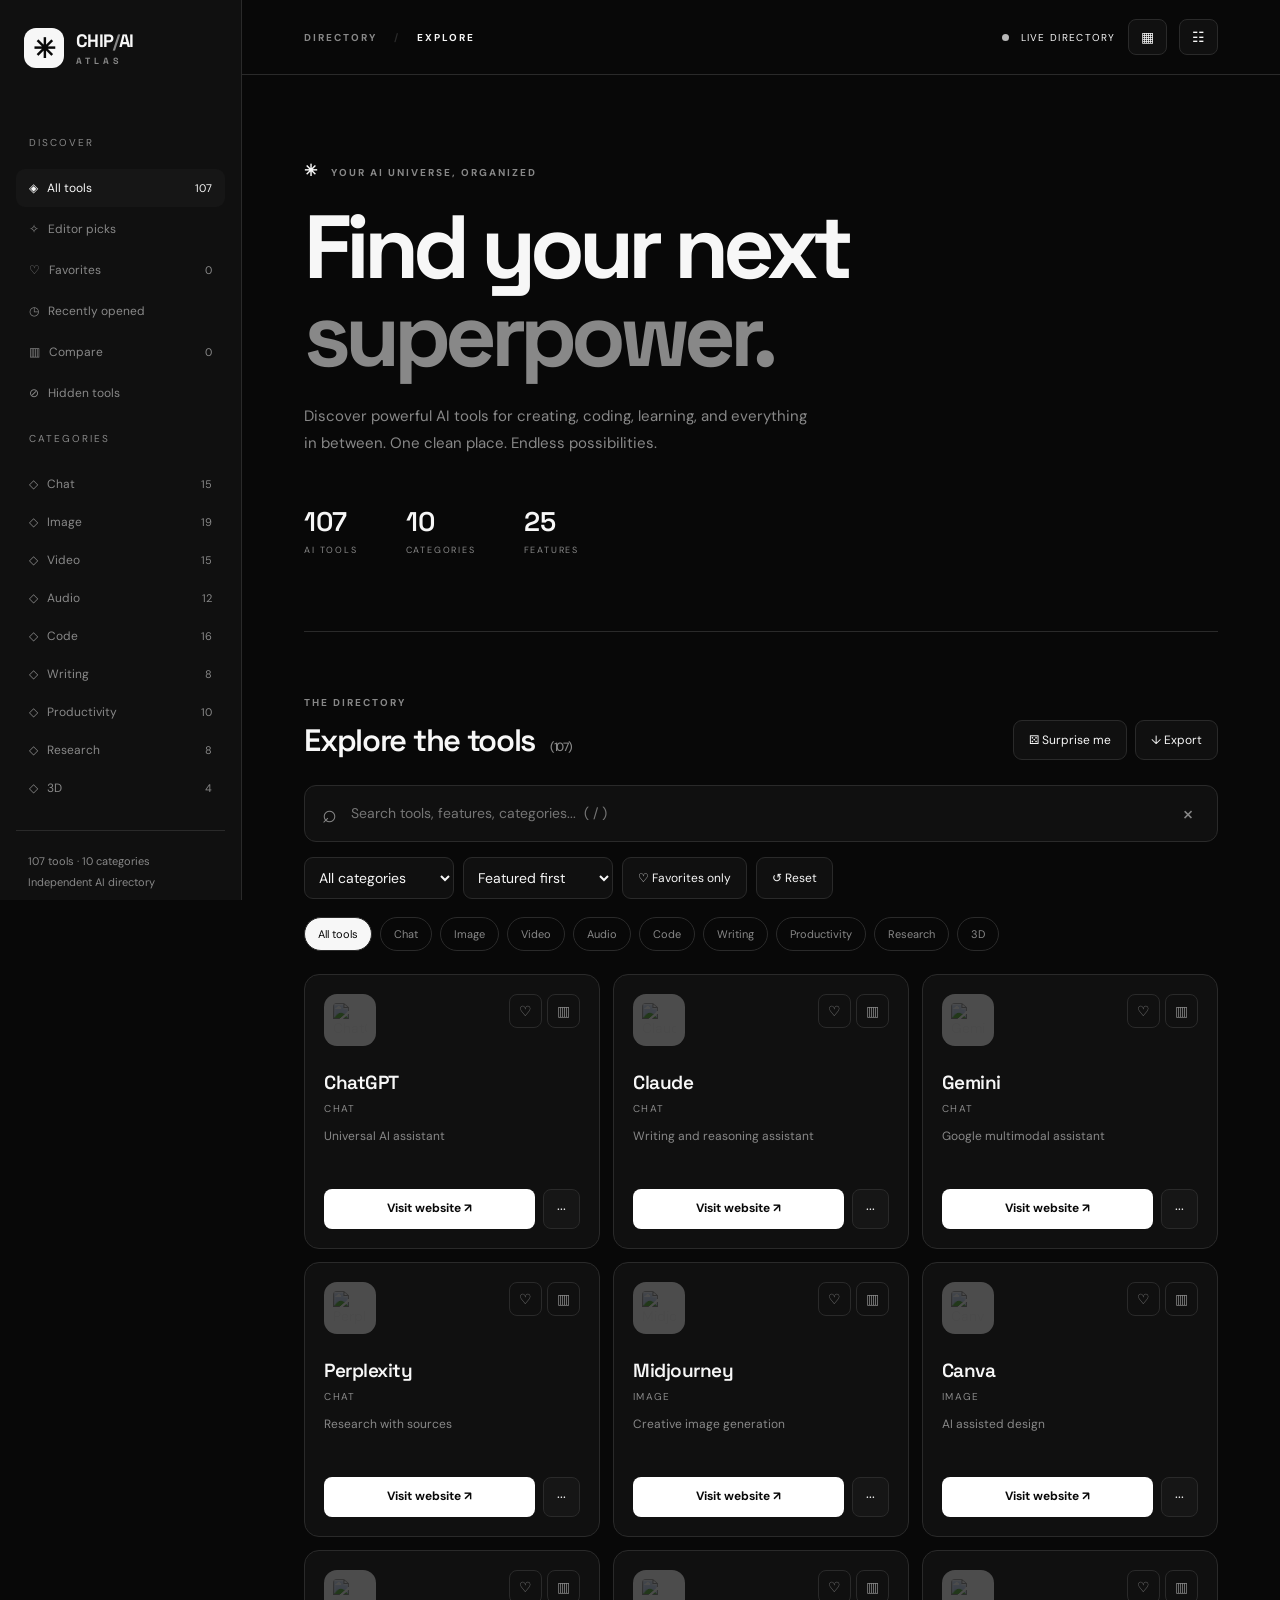
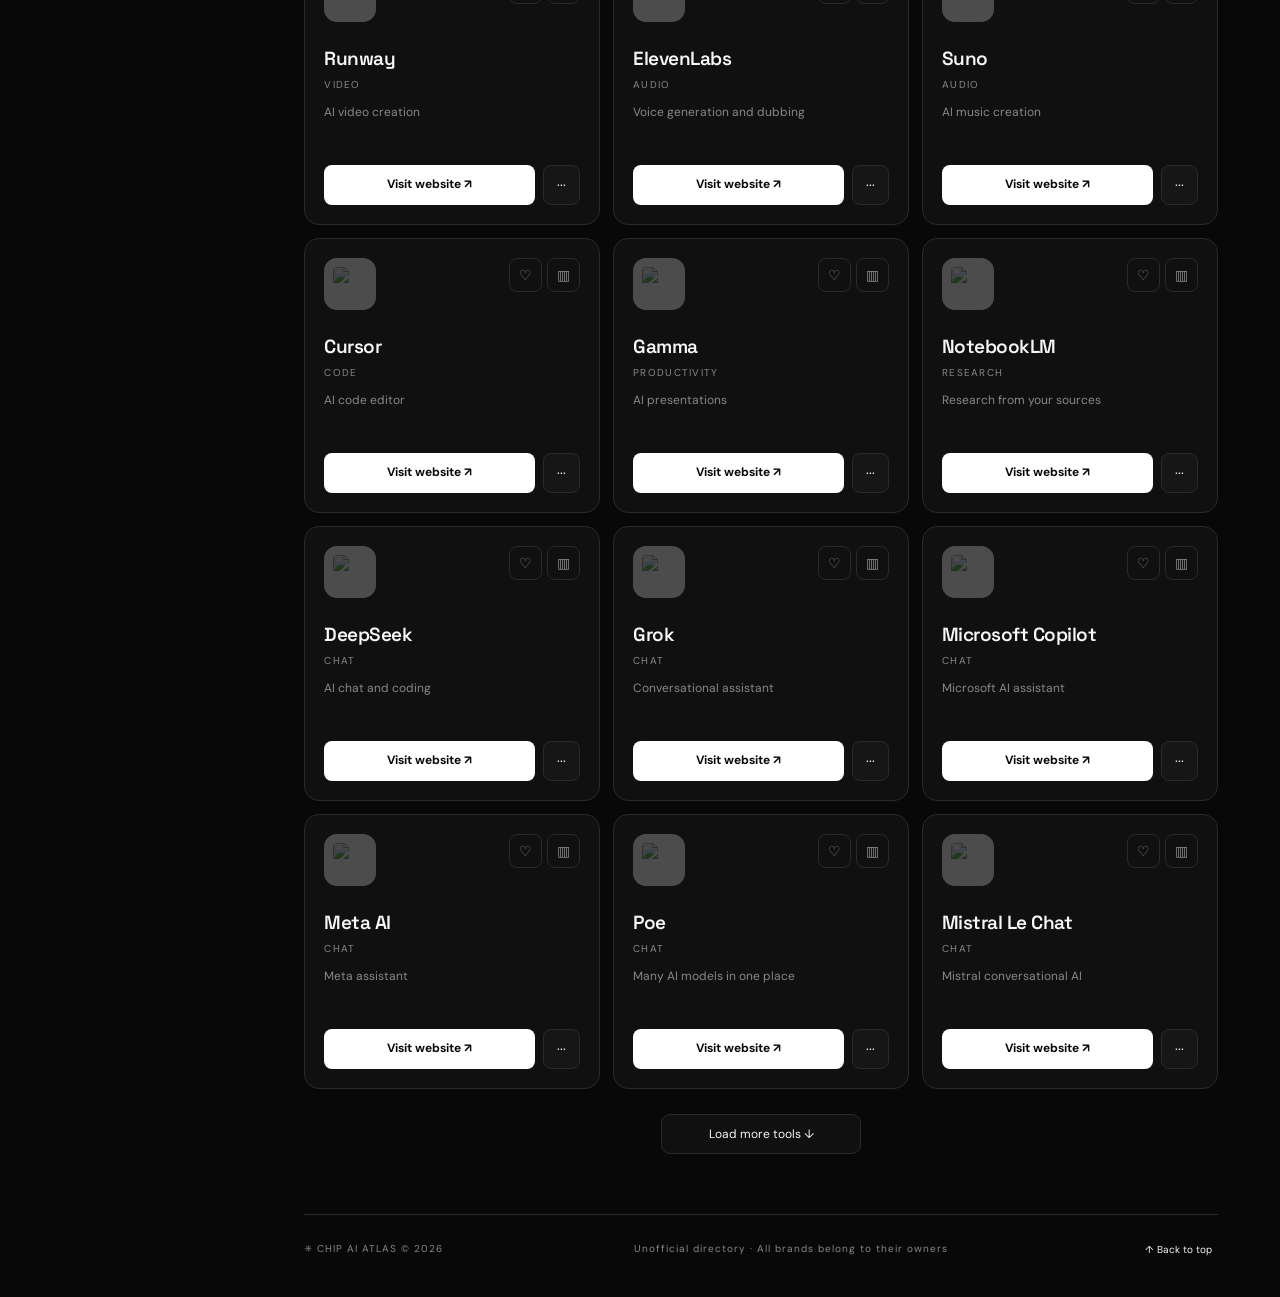
==== index.html @ 4ce4560a "Add canonical link to index.html Added canonical link for SEO optimization." ====
<!doctype html><html lang="uz"><head><link rel="canonical" href="https://chip-jet.vercel.app/"><link rel="icon" type="image/png" href="/favicon.png"><meta name="keywords" content="Chip AI, Chip AI Atlas, sun'iy intellekt, bepul AI, eng yaxshi AI saytlar, AI tools, free AI tools, ChatGPT alternatives, AI video generator, AI image generator, AI tools Uzbekistan"><meta name="google-site-verification" content="1nu8zFfGNVBRertz_IDqaWY7ggUplsk5bLXLqjH9p_g" /><meta charset="utf-8"><meta name="viewport" content="width=device-width,initial-scale=1"><meta name="theme-color" content="#0a0a0a"><meta name="description" content="Chip AI Atlas — 100 dan ortiq AI vositalari katalogi. Qidirish, solishtirish va saqlash."><title>Chip AI Atlas — Discover AI Tools</title><link rel="stylesheet" href="style.css"></head><body><div class="app"><aside class="sidebar"><a class="brand" href="/" aria-label="Chip AI Atlas"><span class="mark">✳</span><span>CHIP<span class="muted">/</span>AI <small>ATLAS</small></span></a><div class="sidetitle">DISCOVER</div><button class="nav active" data-view="all">◈ &nbsp; All tools <span id="sidecount"></span></button><button class="nav" data-view="featured">✧ &nbsp; Editor picks</button><button class="nav" data-view="favorites">♡ &nbsp; Favorites <span id="favcount">0</span></button><button class="nav" data-view="recent">◷ &nbsp; Recently opened</button><button class="nav" data-view="compare">▥ &nbsp; Compare <span id="comparecount">0</span></button><button class="nav" data-view="hidden">⊘ &nbsp; Hidden tools</button><div class="sidetitle">CATEGORIES</div><div id="sidecats"></div><div class="sidebarbottom"><div class="sideinfo">107 tools · 10 categories<br>Independent AI directory</div><button id="theme" class="sidebtn">◐ &nbsp; Invert theme</button><button id="help" class="sidebtn">? &nbsp; Shortcuts & features</button></div></aside><main class="content"><header class="top"><button id="mobilemenu" class="mobilemenu">☰</button><div class="breadcrumb">DIRECTORY <span>/</span> <b id="viewtitle">EXPLORE</b></div><div class="topactions"><span class="statusdot"></span><span class="toplabel">LIVE DIRECTORY</span><button id="compact" class="tinybtn" title="Compact mode">▦</button><button id="layout" class="tinybtn" title="Grid/list">☷</button></div></header><div class="inner"><section class="hero"><div class="eyebrow"><span class="spark">✳</span> YOUR AI UNIVERSE, ORGANIZED</div><h1>Find your next<br><em>superpower.</em></h1><p>Discover powerful AI tools for creating, coding, learning, and everything in between. One clean place. Endless possibilities.</p><div class="herometrics"><span><strong id="totalcount">107</strong><small>AI TOOLS</small></span><span><strong>10</strong><small>CATEGORIES</small></span><span><strong>25</strong><small>FEATURES</small></span></div></section><section class="explore"><div class="sectionhead"><div><span class="eyebrow">THE DIRECTORY</span><h2>Explore the tools <span id="resultcount"></span></h2></div><div class="headerbuttons"><button id="random" class="outline">⚄ Surprise me</button><button id="export" class="outline">↓ Export</button></div></div><div class="searchbar"><span>⌕</span><input id="search" type="search" placeholder="Search tools, features, categories...  ( / )" autocomplete="off"><button id="clearsearch" title="Clear search">×</button></div><div class="filters"><select id="category" aria-label="Category"><option value="all">All categories</option></select><select id="sort" aria-label="Sort"><option value="default">Featured first</option><option value="az">Name A–Z</option><option value="za">Name Z–A</option><option value="category">By category</option></select><button id="onlyfav" class="filterbtn">♡ Favorites only</button><button id="reset" class="filterbtn">↺ Reset</button></div><div id="chips" class="chips"></div><div id="cards" class="cards"></div><div id="empty" class="empty" hidden><b>Nothing found.</b><p>Try another search or reset your filters.</p><button id="emptyreset" class="outline">Reset filters</button></div><div class="morewrap"><button id="more" class="outline more">Load more tools ↓</button></div></section><footer><span>✳ CHIP AI ATLAS © 2026</span><span>Unofficial directory · All brands belong to their owners</span><button id="topbtn">↑ Back to top</button></footer></div></main></div><dialog id="modal"><div class="modalhead"><h2 id="modaltitle">Tool details</h2><button id="closemodal" class="tinybtn">×</button></div><div id="modalbody"></div></dialog><dialog id="settingsmodal"><div class="modalhead"><h2>Workspace tools</h2><button id="closesettings" class="tinybtn">×</button></div><div class="settingsbody"><p>Shortcuts: <kbd>/</kbd> search · <kbd>Esc</kbd> close · <kbd>R</kbd> random tool.</p><div class="settinggrid"><button id="copycollection">Copy favorites links</button><button id="exportjson">Export saved data</button><button id="importbtn">Import saved data</button><button id="restorehidden">Restore hidden tools</button><button id="clearrecent">Clear recent history</button><button id="clearcompare">Clear comparison</button><button id="sharepage">Share directory</button><button id="submittool">Suggest a tool</button></div><input id="importfile" type="file" accept="application/json" hidden><p class="hint">Favorites, notes and preferences are saved only in this browser. Logos load from external favicon services.</p></div></dialog><div id="toast" role="status" aria-live="polite"></div><script src="app.js"></script></body></html>
---- style.css ----
@import url('https://fonts.googleapis.com/css2?family=DM+Sans:wght@400;500;600;700&family=Space+Grotesk:wght@400;500;600;700&display=swap');:root{--bg:#080808;--panel:#101010;--panel2:#161616;--text:#f7f7f7;--sub:#888;--line:#2a2a2a;--accent:#fff;--accenttext:#090909}body.light{--bg:#f7f7f7;--panel:#fff;--panel2:#eee;--text:#101010;--sub:#777;--line:#ddd;--accent:#111;--accenttext:#fff}*{box-sizing:border-box}body{margin:0;background:var(--bg);color:var(--text);font:14px 'DM Sans',sans-serif}button,input,select,textarea{font:inherit}button{cursor:pointer}a{color:inherit;text-decoration:none}button:focus-visible,a:focus-visible,input:focus-visible{outline:2px solid var(--text);outline-offset:3px}.app{display:grid;grid-template-columns:242px minmax(0,1fr);min-height:100vh}.sidebar{background:var(--panel);border-right:1px solid var(--line);padding:26px 16px;display:flex;flex-direction:column;gap:3px;position:sticky;top:0;height:100vh;overflow:auto}.brand{display:flex;align-items:center;gap:12px;font:700 18px 'Space Grotesk';letter-spacing:-.6px;margin:2px 8px 48px}.brand small{display:block;font-size:9px;letter-spacing:4px;margin-top:3px;color:var(--sub)}.mark{display:grid;place-items:center;width:40px;height:40px;background:var(--text);color:var(--bg);border-radius:12px;font-size:27px}.muted{color:var(--sub)}.sidetitle{font-size:10px;letter-spacing:2px;color:var(--sub);padding:10px 13px;margin:7px 0}.nav{width:100%;display:flex;align-items:center;text-align:left;gap:6px;background:transparent;border:0;color:var(--sub);padding:11px 13px;border-radius:9px;font-size:12px}.nav:hover,.nav.active{color:var(--text);background:var(--panel2)}.nav span{margin-left:auto;font-size:11px}.sidebarbottom{margin-top:auto;padding-top:20px}.sideinfo{border-top:1px solid var(--line);padding:20px 12px;color:var(--sub);font-size:11px;line-height:1.9}.sidebtn{display:block;width:100%;border:0;text-align:left;background:none;color:var(--sub);padding:11px 12px}.content{min-width:0}.top{height:75px;display:flex;align-items:center;justify-content:space-between;border-bottom:1px solid var(--line);padding:0 6%;gap:15px}.breadcrumb,.eyebrow{font-size:10px;letter-spacing:2px;font-weight:700}.breadcrumb{color:var(--sub)}.breadcrumb span{margin:0 13px;color:var(--line)}.breadcrumb b{color:var(--text)}.topactions{display:flex;align-items:center;gap:12px}.statusdot{height:7px;width:7px;background:#b8b8b8;border-radius:50%}.toplabel{font-size:10px;letter-spacing:1.3px}.tinybtn,.mobilemenu{background:var(--panel);border:1px solid var(--line);color:var(--text);border-radius:8px;padding:8px 12px}.mobilemenu{display:none}.inner{max-width:1440px;margin:auto;padding:0 6%}.hero{padding:85px 0 75px;border-bottom:1px solid var(--line);position:relative}.eyebrow{color:var(--sub)}.spark{color:var(--text);font-size:16px;margin-right:8px}.hero h1{font:700 clamp(56px,7vw,104px)/.98 'Space Grotesk';letter-spacing:-6px;margin:23px 0}.hero h1 em{font-style:normal;color:var(--sub)}.hero p{max-width:510px;color:var(--sub);line-height:1.8;font-size:15px}.herometrics{display:flex;gap:48px;margin-top:47px}.herometrics span{display:flex;flex-direction:column;gap:5px}.herometrics strong{font:600 27px 'Space Grotesk'}.herometrics small{font-size:9px;letter-spacing:1.8px;color:var(--sub)}.explore{padding:60px 0}.sectionhead{display:flex;justify-content:space-between;align-items:end;gap:20px;margin-bottom:25px}.sectionhead h2{font:600 31px 'Space Grotesk';letter-spacing:-1.3px;margin:10px 0 0}.sectionhead h2 span{font:500 12px 'DM Sans';color:var(--sub);margin-left:8px}.headerbuttons{display:flex;gap:8px}.outline,.filterbtn{border:1px solid var(--line);background:var(--panel);color:var(--text);padding:11px 15px;border-radius:9px;font-size:12px}.outline:hover,.filterbtn:hover,.filterbtn.active{background:var(--text);color:var(--bg)}.searchbar{display:flex;align-items:center;gap:12px;border:1px solid var(--line);background:var(--panel);border-radius:12px;padding:0 17px;height:57px}.searchbar span{font-size:25px;color:var(--sub)}.searchbar input{border:0;background:none;outline:0;color:var(--text);flex:1;min-width:0}.searchbar button{background:none;border:0;color:var(--sub);font-size:22px}.filters{display:flex;flex-wrap:wrap;gap:9px;margin:15px 0 18px}.filters select{background:var(--panel);color:var(--text);border:1px solid var(--line);border-radius:9px;padding:10px;min-width:150px}.chips{display:flex;gap:8px;overflow:auto;padding-bottom:23px}.chip{white-space:nowrap;background:none;border:1px solid var(--line);color:var(--sub);padding:9px 13px;border-radius:30px;font-size:11px}.chip.active,.chip:hover{background:var(--text);color:var(--bg)}.cards{display:grid;grid-template-columns:repeat(3,minmax(0,1fr));gap:13px}.card{min-width:0;border:1px solid var(--line);background:var(--panel);border-radius:15px;padding:19px;transition:transform .2s,border-color .2s}.card:hover{transform:translateY(-3px);border-color:var(--sub)}.cardtop{display:flex;align-items:start;justify-content:space-between}.logo{width:52px;height:52px;border-radius:13px;background:#fff;object-fit:contain;padding:9px}.cardbuttons{display:flex;gap:5px}.cardbuttons button{background:none;color:var(--sub);border:1px solid var(--line);border-radius:8px;padding:7px 9px}.cardbuttons button.selected{color:var(--text);border-color:var(--text)}.card h3{font:600 19px 'Space Grotesk';letter-spacing:-.5px;margin:24px 0 7px}.categorylabel{color:var(--sub);font-size:10px;letter-spacing:1.3px;text-transform:uppercase}.card p{color:var(--sub);font-size:12px;line-height:1.6;min-height:40px}.cardfoot{display:flex;gap:8px;margin-top:22px}.visit{flex:1;text-align:center;background:var(--accent);color:var(--accenttext);padding:11px;border-radius:8px;font-weight:700;font-size:12px}.details{background:var(--panel2);border:1px solid var(--line);border-radius:8px;padding:10px 13px;color:var(--text)}.morewrap{text-align:center;margin-top:25px}.more{min-width:200px}.empty{text-align:center;padding:65px 15px;color:var(--sub)}.empty b{color:var(--text);font-size:23px}footer{display:flex;justify-content:space-between;gap:20px;flex-wrap:wrap;border-top:1px solid var(--line);padding:27px 0 40px;font-size:10px;color:var(--sub);letter-spacing:1px}footer button{border:0;background:none;color:var(--text)}dialog{background:var(--panel);color:var(--text);border:1px solid var(--line);border-radius:18px;width:min(540px,calc(100% - 30px));padding:25px;box-shadow:0 30px 100px #0009}dialog::backdrop{background:#000b}.modalhead{display:flex;justify-content:space-between;align-items:center}.modalhead h2{font:600 23px 'Space Grotesk'}.modaltool{display:flex;align-items:center;gap:15px;margin:20px 0}.modaltool img{width:65px;height:65px;background:white;border-radius:14px;padding:10px}.modalactions{display:flex;gap:9px;flex-wrap:wrap;margin:20px 0}.modalactions button,.settinggrid button{background:var(--panel2);border:1px solid var(--line);color:var(--text);border-radius:8px;padding:12px}.notebox{width:100%;min-height:90px;background:var(--panel2);color:var(--text);border:1px solid var(--line);border-radius:10px;padding:12px;resize:vertical}.hint{color:var(--sub);font-size:12px;line-height:1.7}.settinggrid{display:grid;grid-template-columns:1fr 1fr;gap:10px;margin:22px 0}.settingsbody kbd{border:1px solid var(--line);padding:3px 7px;border-radius:5px}.settingsbody p{color:var(--sub);line-height:1.7}#toast{position:fixed;bottom:25px;right:25px;background:var(--text);color:var(--bg);padding:13px 19px;border-radius:10px;display:none;z-index:100}body.listmode .cards{grid-template-columns:1fr}body.listmode .card{display:grid;grid-template-columns:1fr auto;gap:0 15px}body.listmode .cardtop{grid-column:1/-1}body.listmode .cardfoot{grid-column:2;grid-row:2/5;align-self:center}body.compactmode .card{padding:12px}body.compactmode .card h3{margin-top:12px}body.compactmode .card p{min-height:0}@media(max-width:1100px){.cards{grid-template-columns:repeat(2,minmax(0,1fr))}}@media(max-width:760px){.app{display:block}.sidebar{position:fixed;z-index:30;left:-270px;width:250px;transition:left .2s}.sidebar.open{left:0;box-shadow:0 0 0 100vw #0009}.mobilemenu{display:block}.top{padding:0 20px}.inner{padding:0 20px}.hero{padding:60px 0}.hero h1{letter-spacing:-3px;font-size:56px}.herometrics{gap:23px}.cards{grid-template-columns:1fr}.sectionhead{align-items:start;flex-direction:column}.toplabel{display:none}.filters select{flex:1}.settinggrid{grid-template-columns:1fr}}@media(prefers-reduced-motion:reduce){*{transition:none!important}}
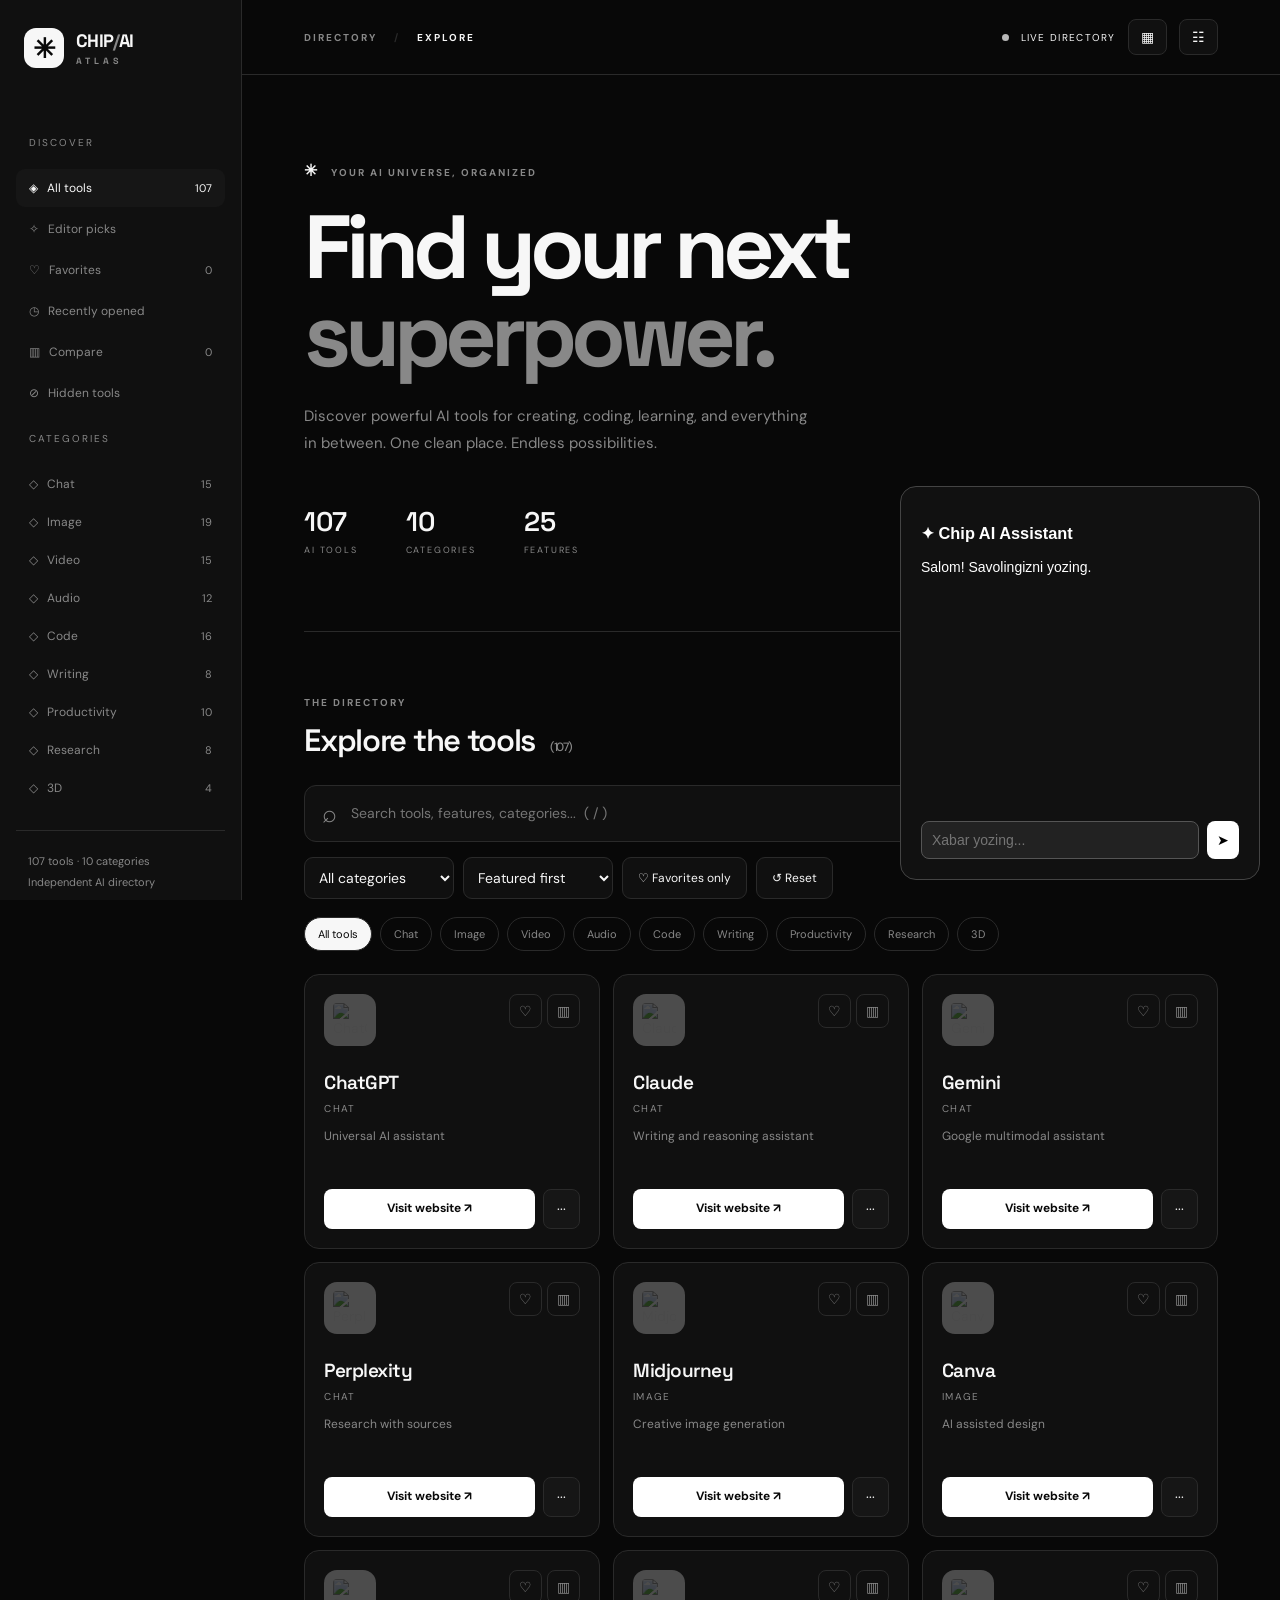
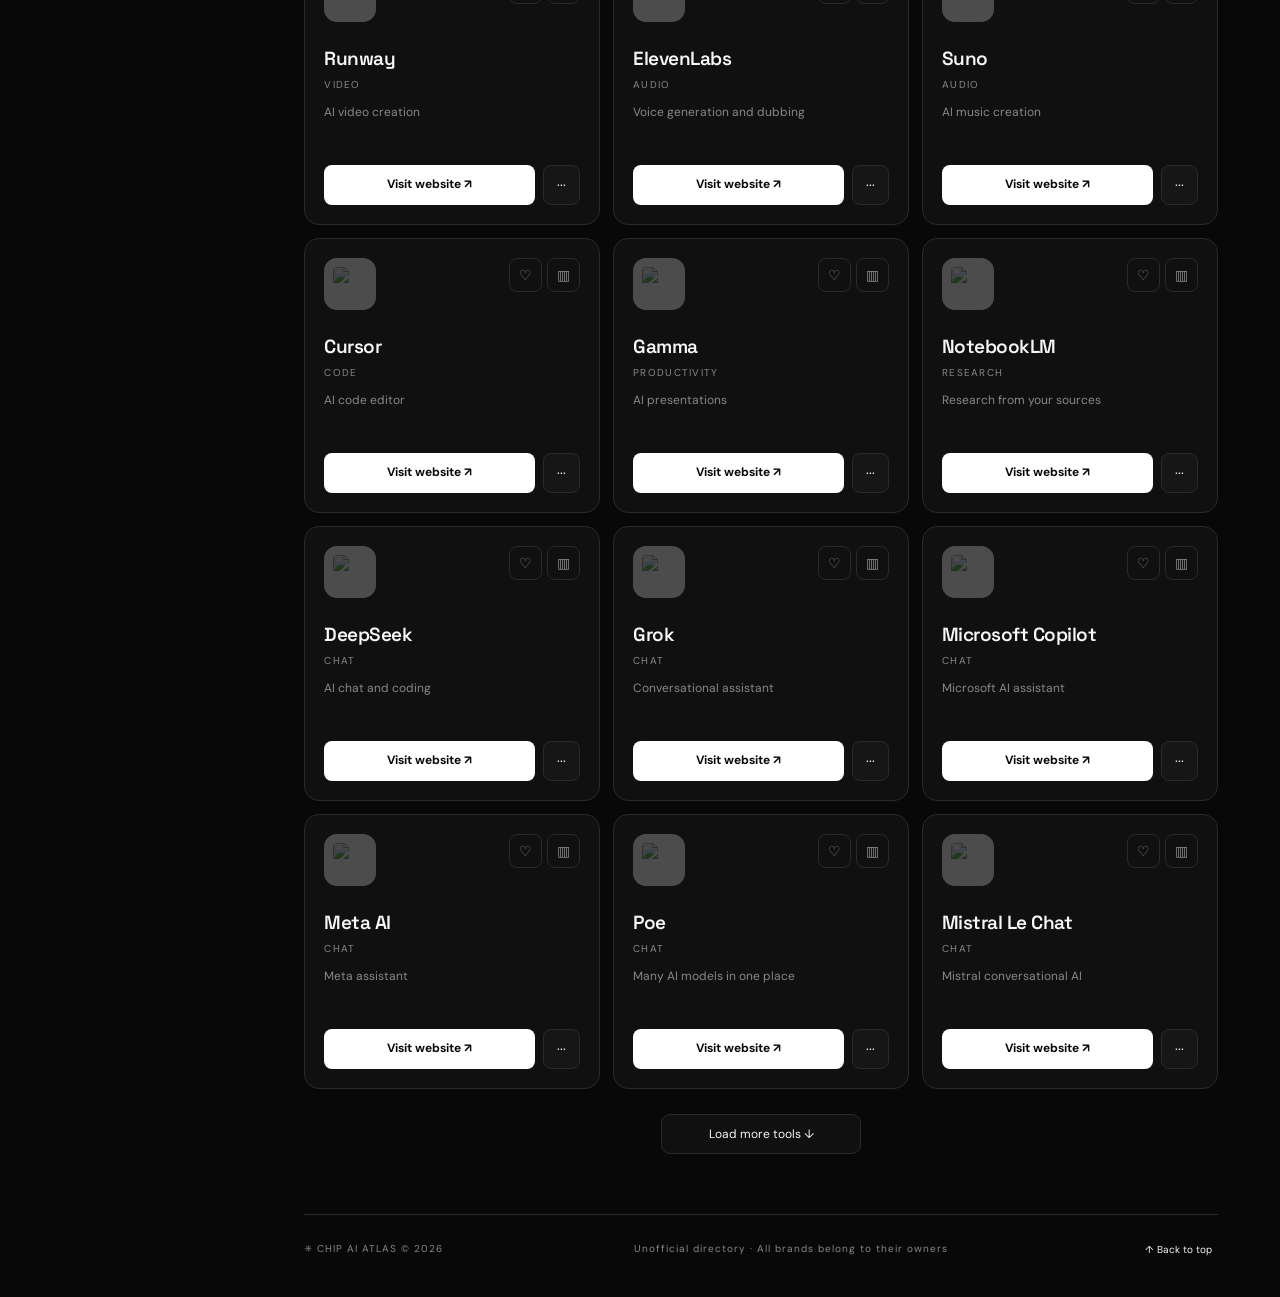
==== commit 05f2a6dd: "Fix HTML encoding issues in index.html" ====
--- a/index.html
+++ b/index.html
@@ -1 +1 @@
-<!doctype html><html lang="uz"><head><link rel="canonical" href="https://chip-jet.vercel.app/"><link rel="icon" type="image/png" href="/favicon.png"><meta name="keywords" content="Chip AI, Chip AI Atlas, sun'iy intellekt, bepul AI, eng yaxshi AI saytlar, AI tools, free AI tools, ChatGPT alternatives, AI video generator, AI image generator, AI tools Uzbekistan"><meta name="google-site-verification" content="1nu8zFfGNVBRertz_IDqaWY7ggUplsk5bLXLqjH9p_g" /><meta charset="utf-8"><meta name="viewport" content="width=device-width,initial-scale=1"><meta name="theme-color" content="#0a0a0a"><meta name="description" content="Chip AI Atlas — 100 dan ortiq AI vositalari katalogi. Qidirish, solishtirish va saqlash."><title>Chip AI Atlas — Discover AI Tools</title><link rel="stylesheet" href="style.css"></head><body><div class="app"><aside class="sidebar"><a class="brand" href="/" aria-label="Chip AI Atlas"><span class="mark">✳</span><span>CHIP<span class="muted">/</span>AI <small>ATLAS</small></span></a><div class="sidetitle">DISCOVER</div><button class="nav active" data-view="all">◈ &nbsp; All tools <span id="sidecount"></span></button><button class="nav" data-view="featured">✧ &nbsp; Editor picks</button><button class="nav" data-view="favorites">♡ &nbsp; Favorites <span id="favcount">0</span></button><button class="nav" data-view="recent">◷ &nbsp; Recently opened</button><button class="nav" data-view="compare">▥ &nbsp; Compare <span id="comparecount">0</span></button><button class="nav" data-view="hidden">⊘ &nbsp; Hidden tools</button><div class="sidetitle">CATEGORIES</div><div id="sidecats"></div><div class="sidebarbottom"><div class="sideinfo">107 tools · 10 categories<br>Independent AI directory</div><button id="theme" class="sidebtn">◐ &nbsp; Invert theme</button><button id="help" class="sidebtn">? &nbsp; Shortcuts & features</button></div></aside><main class="content"><header class="top"><button id="mobilemenu" class="mobilemenu">☰</button><div class="breadcrumb">DIRECTORY <span>/</span> <b id="viewtitle">EXPLORE</b></div><div class="topactions"><span class="statusdot"></span><span class="toplabel">LIVE DIRECTORY</span><button id="compact" class="tinybtn" title="Compact mode">▦</button><button id="layout" class="tinybtn" title="Grid/list">☷</button></div></header><div class="inner"><section class="hero"><div class="eyebrow"><span class="spark">✳</span> YOUR AI UNIVERSE, ORGANIZED</div><h1>Find your next<br><em>superpower.</em></h1><p>Discover powerful AI tools for creating, coding, learning, and everything in between. One clean place. Endless possibilities.</p><div class="herometrics"><span><strong id="totalcount">107</strong><small>AI TOOLS</small></span><span><strong>10</strong><small>CATEGORIES</small></span><span><strong>25</strong><small>FEATURES</small></span></div></section><section class="explore"><div class="sectionhead"><div><span class="eyebrow">THE DIRECTORY</span><h2>Explore the tools <span id="resultcount"></span></h2></div><div class="headerbuttons"><button id="random" class="outline">⚄ Surprise me</button><button id="export" class="outline">↓ Export</button></div></div><div class="searchbar"><span>⌕</span><input id="search" type="search" placeholder="Search tools, features, categories...  ( / )" autocomplete="off"><button id="clearsearch" title="Clear search">×</button></div><div class="filters"><select id="category" aria-label="Category"><option value="all">All categories</option></select><select id="sort" aria-label="Sort"><option value="default">Featured first</option><option value="az">Name A–Z</option><option value="za">Name Z–A</option><option value="category">By category</option></select><button id="onlyfav" class="filterbtn">♡ Favorites only</button><button id="reset" class="filterbtn">↺ Reset</button></div><div id="chips" class="chips"></div><div id="cards" class="cards"></div><div id="empty" class="empty" hidden><b>Nothing found.</b><p>Try another search or reset your filters.</p><button id="emptyreset" class="outline">Reset filters</button></div><div class="morewrap"><button id="more" class="outline more">Load more tools ↓</button></div></section><footer><span>✳ CHIP AI ATLAS © 2026</span><span>Unofficial directory · All brands belong to their owners</span><button id="topbtn">↑ Back to top</button></footer></div></main></div><dialog id="modal"><div class="modalhead"><h2 id="modaltitle">Tool details</h2><button id="closemodal" class="tinybtn">×</button></div><div id="modalbody"></div></dialog><dialog id="settingsmodal"><div class="modalhead"><h2>Workspace tools</h2><button id="closesettings" class="tinybtn">×</button></div><div class="settingsbody"><p>Shortcuts: <kbd>/</kbd> search · <kbd>Esc</kbd> close · <kbd>R</kbd> random tool.</p><div class="settinggrid"><button id="copycollection">Copy favorites links</button><button id="exportjson">Export saved data</button><button id="importbtn">Import saved data</button><button id="restorehidden">Restore hidden tools</button><button id="clearrecent">Clear recent history</button><button id="clearcompare">Clear comparison</button><button id="sharepage">Share directory</button><button id="submittool">Suggest a tool</button></div><input id="importfile" type="file" accept="application/json" hidden><p class="hint">Favorites, notes and preferences are saved only in this browser. Logos load from external favicon services.</p></div></dialog><div id="toast" role="status" aria-live="polite"></div><script src="app.js"></script></body></html>
+<!doctype html><html lang="uz"><head><link rel="canonical" href="https://chip-jet.vercel.app/"><link rel="icon" type="image/png" href="/favicon.png"><meta name="keywords" content="Chip AI, Chip AI Atlas, sun'iy intellekt, bepul AI, eng yaxshi AI saytlar, AI tools, free AI tools, ChatGPT alternatives, AI video generator, AI image generator, AI tools Uzbekistan"><meta name="google-site-verification" content="1nu8zFfGNVBRertz_IDqaWY7ggUplsk5bLXLqjH9p_g" /><meta charset="utf-8"><meta name="viewport" content="width=device-width,initial-scale=1"><meta name="theme-color" content="#0a0a0a"><meta name="description" content="Chip AI Atlas — 100 dan ortiq AI vositalari katalogi. Qidirish, solishtirish va saqlash."><title>Chip AI Atlas — Discover AI Tools</title><link rel="stylesheet" href="style.css"></head><body><div class="app"><aside class="sidebar"><a class="brand" href="/" aria-label="Chip AI Atlas"><span class="mark">✳</span><span>CHIP<span class="muted">/</span>AI <small>ATLAS</small></span></a><div class="sidetitle">DISCOVER</div><button class="nav active" data-view="all">◈ &nbsp; All tools <span id="sidecount"></span></button><button class="nav" data-view="featured">✧ &nbsp; Editor picks</button><button class="nav" data-view="favorites">♡ &nbsp; Favorites <span id="favcount">0</span></button><button class="nav" data-view="recent">◷ &nbsp; Recently opened</button><button class="nav" data-view="compare">▥ &nbsp; Compare <span id="comparecount">0</span></button><button class="nav" data-view="hidden">⊘ &nbsp; Hidden tools</button><div class="sidetitle">CATEGORIES</div><div id="sidecats"></div><div class="sidebarbottom"><div class="sideinfo">107 tools · 10 categories<br>Independent AI directory</div><button id="theme" class="sidebtn">◐ &nbsp; Invert theme</button><button id="help" class="sidebtn">? &nbsp; Shortcuts & features</button></div></aside><main class="content"><header class="top"><button id="mobilemenu" class="mobilemenu">☰</button><div class="breadcrumb">DIRECTORY <span>/</span> <b id="viewtitle">EXPLORE</b></div><div class="topactions"><span class="statusdot"></span><span class="toplabel">LIVE DIRECTORY</span><button id="compact" class="tinybtn" title="Compact mode">▦</button><button id="layout" class="tinybtn" title="Grid/list">☷</button></div></header><div class="inner"><section class="hero"><div class="eyebrow"><span class="spark">✳</span> YOUR AI UNIVERSE, ORGANIZED</div><h1>Find your next<br><em>superpower.</em></h1><p>Discover powerful AI tools for creating, coding, learning, and everything in between. One clean place. Endless possibilities.</p><div class="herometrics"><span><strong id="totalcount">107</strong><small>AI TOOLS</small></span><span><strong>10</strong><small>CATEGORIES</small></span><span><strong>25</strong><small>FEATURES</small></span></div></section><section class="explore"><div class="sectionhead"><div><span class="eyebrow">THE DIRECTORY</span><h2>Explore the tools <span id="resultcount"></span></h2></div><div class="headerbuttons"><button id="random" class="outline">⚄ Surprise me</button><button id="export" class="outline">↓ Export</button></div></div><div class="searchbar"><span>⌕</span><input id="search" type="search" placeholder="Search tools, features, categories...  ( / )" autocomplete="off"><button id="clearsearch" title="Clear search">×</button></div><div class="filters"><select id="category" aria-label="Category"><option value="all">All categories</option></select><select id="sort" aria-label="Sort"><option value="default">Featured first</option><option value="az">Name A–Z</option><option value="za">Name Z–A</option><option value="category">By category</option></select><button id="onlyfav" class="filterbtn">♡ Favorites only</button><button id="reset" class="filterbtn">↺ Reset</button></div><div id="chips" class="chips"></div><div id="cards" class="cards"></div><div id="empty" class="empty" hidden><b>Nothing found.</b><p>Try another search or reset your filters.</p><button id="emptyreset" class="outline">Reset filters</button></div><div class="morewrap"><button id="more" class="outline more">Load more tools ↓</button></div></section><footer><span>✳ CHIP AI ATLAS © 2026</span><span>Unofficial directory · All brands belong to their owners</span><button id="topbtn">↑ Back to top</button></footer></div></main></div><dialog id="modal"><div class="modalhead"><h2 id="modaltitle">Tool details</h2><button id="closemodal" class="tinybtn">×</button></div><div id="modalbody"></div></dialog><dialog id="settingsmodal"><div class="modalhead"><h2>Workspace tools</h2><button id="closesettings" class="tinybtn">×</button></div><div class="settingsbody"><p>Shortcuts: <kbd>/</kbd> search · <kbd>Esc</kbd> close · <kbd>R</kbd> random tool.</p><div class="settinggrid"><button id="copycollection">Copy favorites links</button><button id="exportjson">Export saved data</button><button id="importbtn">Import saved data</button><button id="restorehidden">Restore hidden tools</button><button id="clearrecent">Clear recent history</button><button id="clearcompare">Clear comparison</button><button id="sharepage">Share directory</button><button id="submittool">Suggest a tool</button></div><input id="importfile" type="file" accept="application/json" hidden><p class="hint">Favorites, notes and preferences are saved only in this browser. Logos load from external favicon services.</p></div></dialog><div id="toast" role="status" aria-live="polite"></div><script src="app.js"></script><div id="chip-ai-chat" style="position:fixed;bottom:20px;right:20px;width:min(360px,calc(100vw - 40px));background:#111;color:white;padding:20px;border:1px solid #444;border-radius:16px;z-index:9999;box-sizing:border-box;font-family:Arial,sans-serif"><h3>✦ Chip AI Assistant</h3><div id="chip-ai-messages" style="height:250px;overflow-y:auto;white-space:pre-wrap;overflow-wrap:anywhere">Salom! Savolingizni yozing.</div><form id="chip-ai-form" style="display:flex;gap:8px;margin-top:12px"><input id="chip-ai-input" placeholder="Xabar yozing..." maxlength="4000" required style="flex:1;min-width:0;padding:10px;border-radius:8px;border:1px solid #555;background:#222;color:white"><button id="chip-ai-send" type="submit" style="padding:10px;border:0;border-radius:8px;background:white;color:black;cursor:pointer">➤</button></form></div><script>(()=>{const form=document.getElementById("chip-ai-form"),input=document.getElementById("chip-ai-input"),messages=document.getElementById("chip-ai-messages"),button=document.getElementById("chip-ai-send");form.addEventListener("submit",async e=>{e.preventDefault();const message=input.value.trim();if(!message)return;input.value="";button.disabled=true;const user=document.createElement("p");user.textContent="Siz: "+message;messages.appendChild(user);const ai=document.createElement("p");ai.textContent="Chip AI: Javob tayyorlanmoqda...";messages.appendChild(ai);try{const response=await fetch("/api/chat",{method:"POST",headers:{"Content-Type":"application/json"},body:JSON.stringify({message})});const data=await response.json();if(!response.ok)throw Error(data.error||"API xatosi");ai.textContent="Chip AI: "+(data.reply||"Javob kelmadi")}catch(error){ai.textContent="Chip AI: Xatolik yuz berdi. API sozlamalarini tekshiring."}finally{button.disabled=false;messages.scrollTop=messages.scrollHeight}})})();</script></body></html>
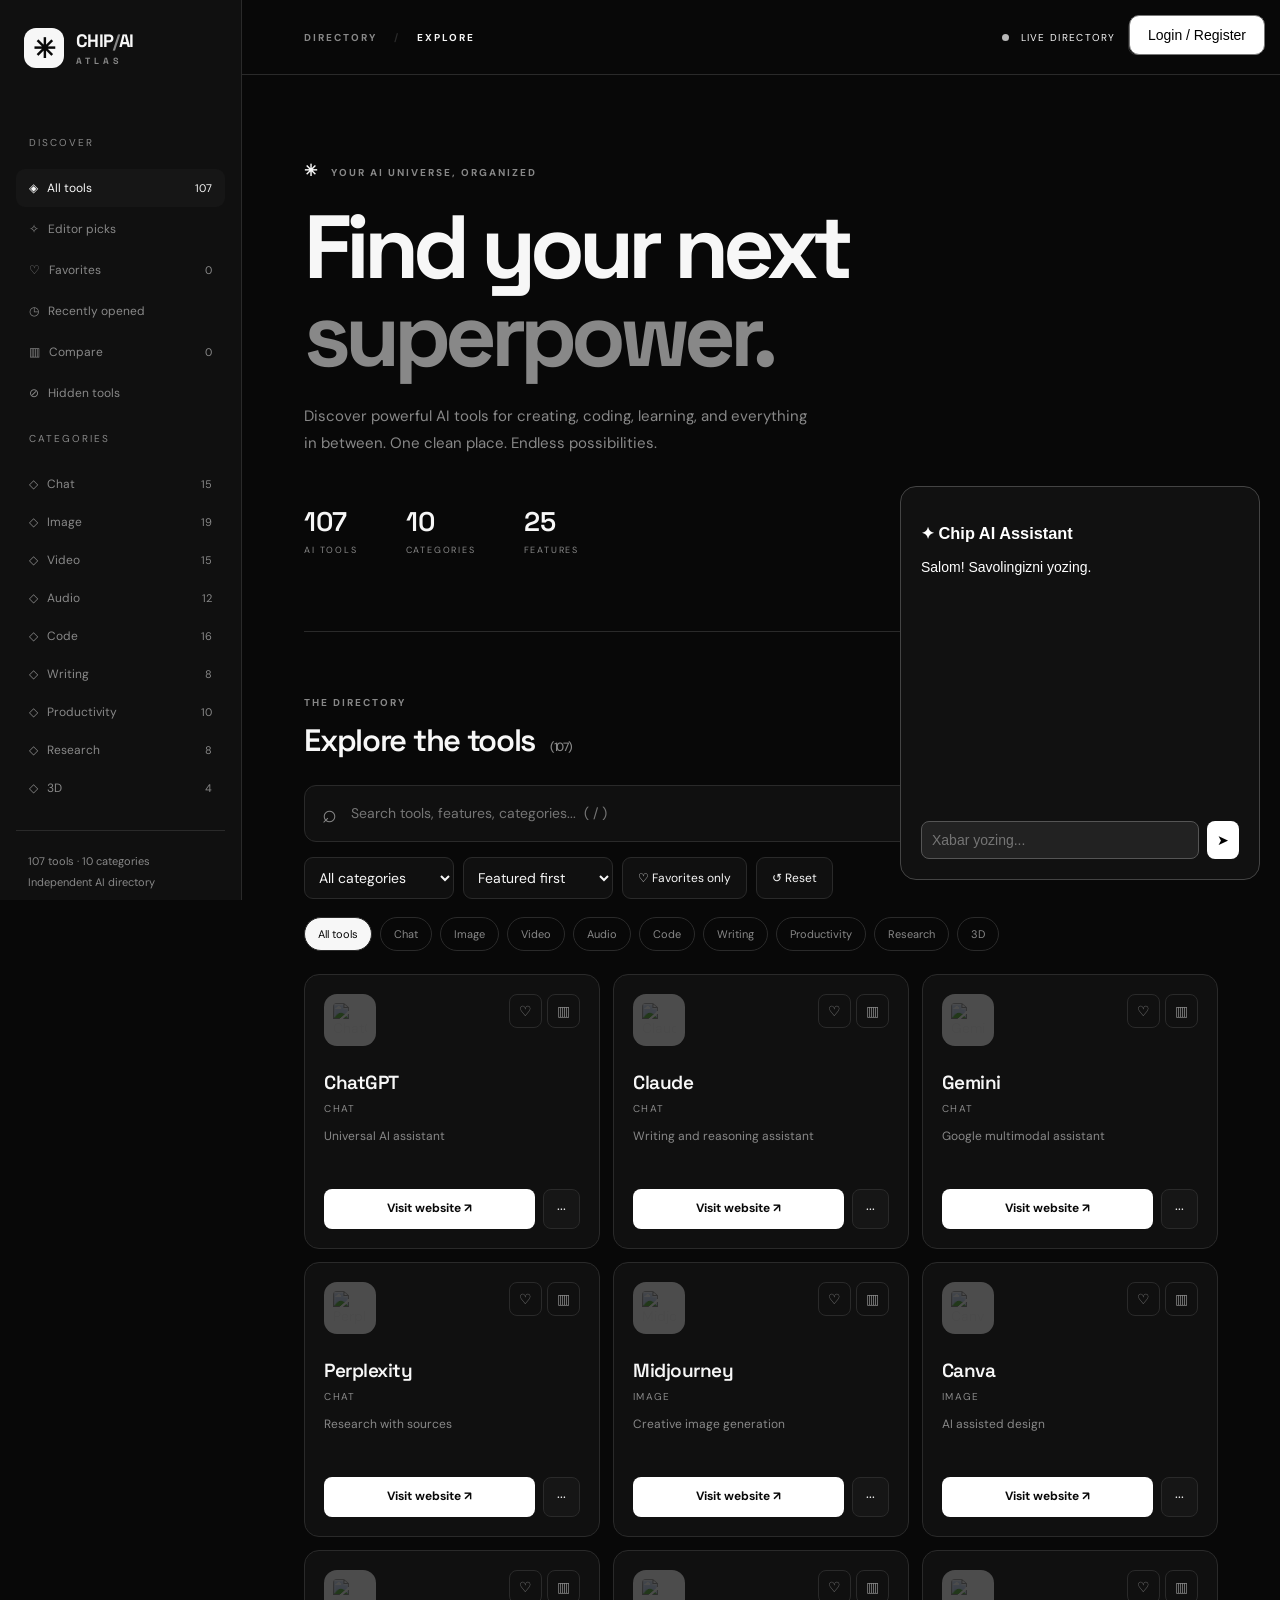
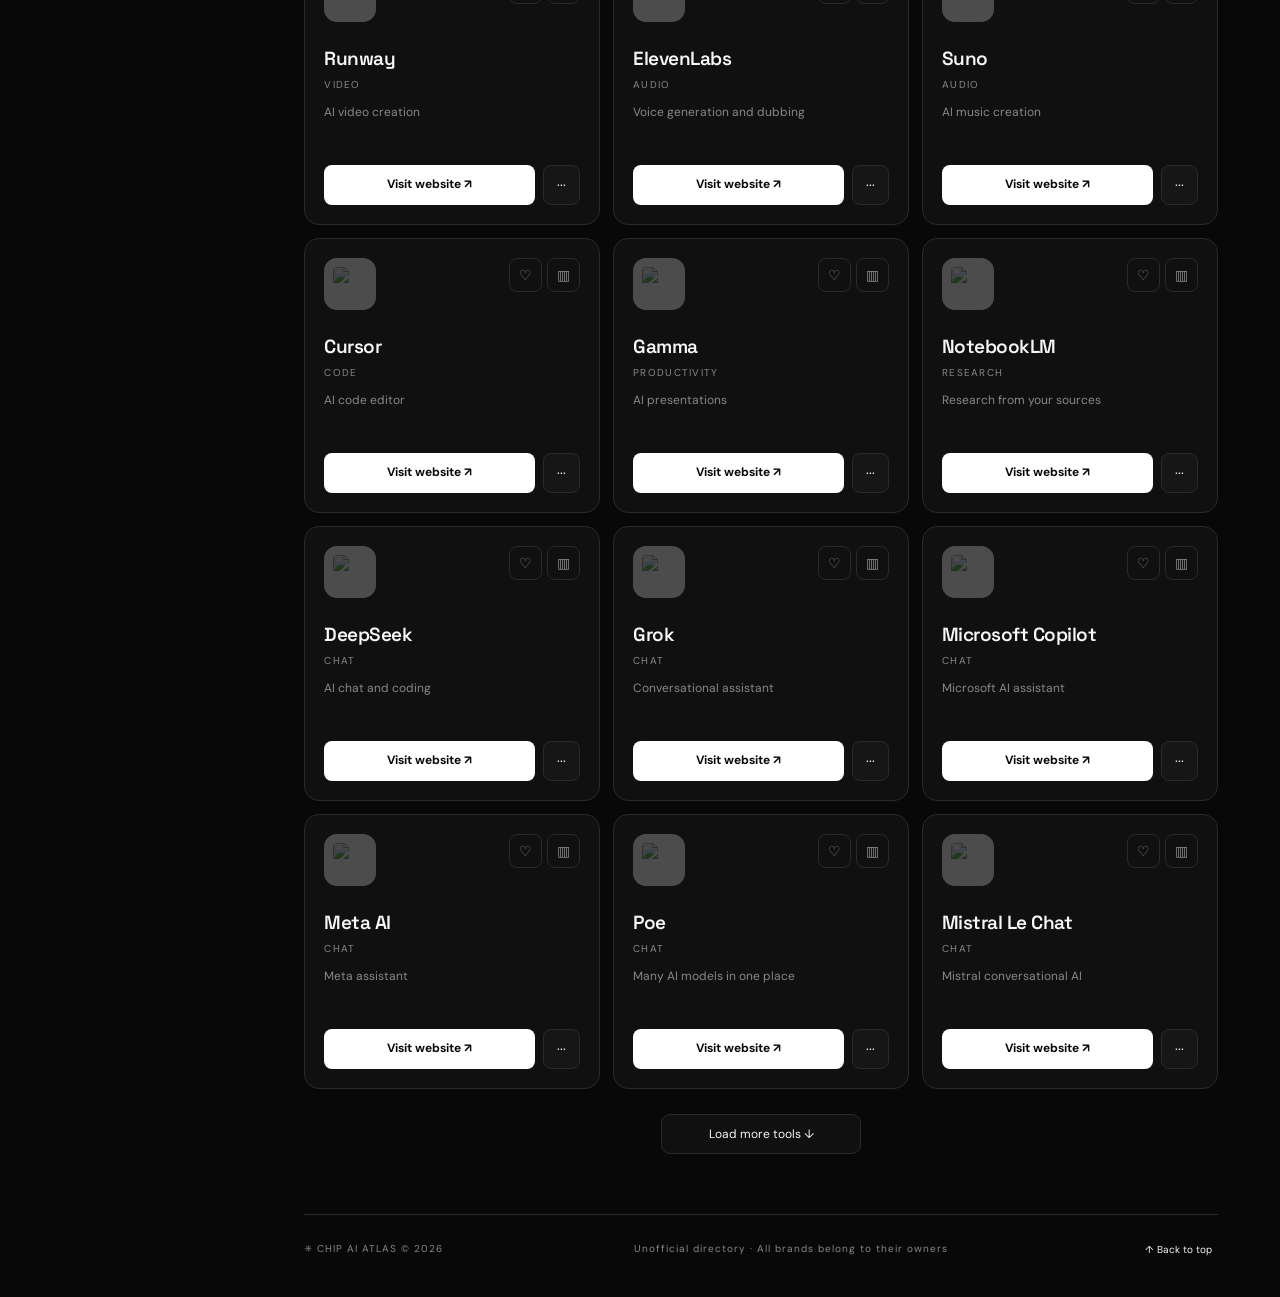
==== commit f55e7029: "Fix HTML encoding issues in index.html" ====
--- a/index.html
+++ b/index.html
@@ -1 +1 @@
-<!doctype html><html lang="uz"><head><link rel="canonical" href="https://chip-jet.vercel.app/"><link rel="icon" type="image/png" href="/favicon.png"><meta name="keywords" content="Chip AI, Chip AI Atlas, sun'iy intellekt, bepul AI, eng yaxshi AI saytlar, AI tools, free AI tools, ChatGPT alternatives, AI video generator, AI image generator, AI tools Uzbekistan"><meta name="google-site-verification" content="1nu8zFfGNVBRertz_IDqaWY7ggUplsk5bLXLqjH9p_g" /><meta charset="utf-8"><meta name="viewport" content="width=device-width,initial-scale=1"><meta name="theme-color" content="#0a0a0a"><meta name="description" content="Chip AI Atlas — 100 dan ortiq AI vositalari katalogi. Qidirish, solishtirish va saqlash."><title>Chip AI Atlas — Discover AI Tools</title><link rel="stylesheet" href="style.css"></head><body><div class="app"><aside class="sidebar"><a class="brand" href="/" aria-label="Chip AI Atlas"><span class="mark">✳</span><span>CHIP<span class="muted">/</span>AI <small>ATLAS</small></span></a><div class="sidetitle">DISCOVER</div><button class="nav active" data-view="all">◈ &nbsp; All tools <span id="sidecount"></span></button><button class="nav" data-view="featured">✧ &nbsp; Editor picks</button><button class="nav" data-view="favorites">♡ &nbsp; Favorites <span id="favcount">0</span></button><button class="nav" data-view="recent">◷ &nbsp; Recently opened</button><button class="nav" data-view="compare">▥ &nbsp; Compare <span id="comparecount">0</span></button><button class="nav" data-view="hidden">⊘ &nbsp; Hidden tools</button><div class="sidetitle">CATEGORIES</div><div id="sidecats"></div><div class="sidebarbottom"><div class="sideinfo">107 tools · 10 categories<br>Independent AI directory</div><button id="theme" class="sidebtn">◐ &nbsp; Invert theme</button><button id="help" class="sidebtn">? &nbsp; Shortcuts & features</button></div></aside><main class="content"><header class="top"><button id="mobilemenu" class="mobilemenu">☰</button><div class="breadcrumb">DIRECTORY <span>/</span> <b id="viewtitle">EXPLORE</b></div><div class="topactions"><span class="statusdot"></span><span class="toplabel">LIVE DIRECTORY</span><button id="compact" class="tinybtn" title="Compact mode">▦</button><button id="layout" class="tinybtn" title="Grid/list">☷</button></div></header><div class="inner"><section class="hero"><div class="eyebrow"><span class="spark">✳</span> YOUR AI UNIVERSE, ORGANIZED</div><h1>Find your next<br><em>superpower.</em></h1><p>Discover powerful AI tools for creating, coding, learning, and everything in between. One clean place. Endless possibilities.</p><div class="herometrics"><span><strong id="totalcount">107</strong><small>AI TOOLS</small></span><span><strong>10</strong><small>CATEGORIES</small></span><span><strong>25</strong><small>FEATURES</small></span></div></section><section class="explore"><div class="sectionhead"><div><span class="eyebrow">THE DIRECTORY</span><h2>Explore the tools <span id="resultcount"></span></h2></div><div class="headerbuttons"><button id="random" class="outline">⚄ Surprise me</button><button id="export" class="outline">↓ Export</button></div></div><div class="searchbar"><span>⌕</span><input id="search" type="search" placeholder="Search tools, features, categories...  ( / )" autocomplete="off"><button id="clearsearch" title="Clear search">×</button></div><div class="filters"><select id="category" aria-label="Category"><option value="all">All categories</option></select><select id="sort" aria-label="Sort"><option value="default">Featured first</option><option value="az">Name A–Z</option><option value="za">Name Z–A</option><option value="category">By category</option></select><button id="onlyfav" class="filterbtn">♡ Favorites only</button><button id="reset" class="filterbtn">↺ Reset</button></div><div id="chips" class="chips"></div><div id="cards" class="cards"></div><div id="empty" class="empty" hidden><b>Nothing found.</b><p>Try another search or reset your filters.</p><button id="emptyreset" class="outline">Reset filters</button></div><div class="morewrap"><button id="more" class="outline more">Load more tools ↓</button></div></section><footer><span>✳ CHIP AI ATLAS © 2026</span><span>Unofficial directory · All brands belong to their owners</span><button id="topbtn">↑ Back to top</button></footer></div></main></div><dialog id="modal"><div class="modalhead"><h2 id="modaltitle">Tool details</h2><button id="closemodal" class="tinybtn">×</button></div><div id="modalbody"></div></dialog><dialog id="settingsmodal"><div class="modalhead"><h2>Workspace tools</h2><button id="closesettings" class="tinybtn">×</button></div><div class="settingsbody"><p>Shortcuts: <kbd>/</kbd> search · <kbd>Esc</kbd> close · <kbd>R</kbd> random tool.</p><div class="settinggrid"><button id="copycollection">Copy favorites links</button><button id="exportjson">Export saved data</button><button id="importbtn">Import saved data</button><button id="restorehidden">Restore hidden tools</button><button id="clearrecent">Clear recent history</button><button id="clearcompare">Clear comparison</button><button id="sharepage">Share directory</button><button id="submittool">Suggest a tool</button></div><input id="importfile" type="file" accept="application/json" hidden><p class="hint">Favorites, notes and preferences are saved only in this browser. Logos load from external favicon services.</p></div></dialog><div id="toast" role="status" aria-live="polite"></div><script src="app.js"></script><div id="chip-ai-chat" style="position:fixed;bottom:20px;right:20px;width:min(360px,calc(100vw - 40px));background:#111;color:white;padding:20px;border:1px solid #444;border-radius:16px;z-index:9999;box-sizing:border-box;font-family:Arial,sans-serif"><h3>✦ Chip AI Assistant</h3><div id="chip-ai-messages" style="height:250px;overflow-y:auto;white-space:pre-wrap;overflow-wrap:anywhere">Salom! Savolingizni yozing.</div><form id="chip-ai-form" style="display:flex;gap:8px;margin-top:12px"><input id="chip-ai-input" placeholder="Xabar yozing..." maxlength="4000" required style="flex:1;min-width:0;padding:10px;border-radius:8px;border:1px solid #555;background:#222;color:white"><button id="chip-ai-send" type="submit" style="padding:10px;border:0;border-radius:8px;background:white;color:black;cursor:pointer">➤</button></form></div><script>(()=>{const form=document.getElementById("chip-ai-form"),input=document.getElementById("chip-ai-input"),messages=document.getElementById("chip-ai-messages"),button=document.getElementById("chip-ai-send");form.addEventListener("submit",async e=>{e.preventDefault();const message=input.value.trim();if(!message)return;input.value="";button.disabled=true;const user=document.createElement("p");user.textContent="Siz: "+message;messages.appendChild(user);const ai=document.createElement("p");ai.textContent="Chip AI: Javob tayyorlanmoqda...";messages.appendChild(ai);try{const response=await fetch("/api/chat",{method:"POST",headers:{"Content-Type":"application/json"},body:JSON.stringify({message})});const data=await response.json();if(!response.ok)throw Error(data.error||"API xatosi");ai.textContent="Chip AI: "+(data.reply||"Javob kelmadi")}catch(error){ai.textContent="Chip AI: Xatolik yuz berdi. API sozlamalarini tekshiring."}finally{button.disabled=false;messages.scrollTop=messages.scrollHeight}})})();</script></body></html>
+<!doctype html><html lang="uz"><head><link rel="canonical" href="https://chip-jet.vercel.app/"><link rel="icon" type="image/png" href="/favicon.png"><meta name="keywords" content="Chip AI, Chip AI Atlas, sun'iy intellekt, bepul AI, eng yaxshi AI saytlar, AI tools, free AI tools, ChatGPT alternatives, AI video generator, AI image generator, AI tools Uzbekistan"><meta name="google-site-verification" content="1nu8zFfGNVBRertz_IDqaWY7ggUplsk5bLXLqjH9p_g" /><meta charset="utf-8"><meta name="viewport" content="width=device-width,initial-scale=1"><meta name="theme-color" content="#0a0a0a"><meta name="description" content="Chip AI Atlas — 100 dan ortiq AI vositalari katalogi. Qidirish, solishtirish va saqlash."><title>Chip AI Atlas — Discover AI Tools</title><link rel="stylesheet" href="style.css"></head><body><div class="app"><aside class="sidebar"><a class="brand" href="/" aria-label="Chip AI Atlas"><span class="mark">✳</span><span>CHIP<span class="muted">/</span>AI <small>ATLAS</small></span></a><div class="sidetitle">DISCOVER</div><button class="nav active" data-view="all">◈ &nbsp; All tools <span id="sidecount"></span></button><button class="nav" data-view="featured">✧ &nbsp; Editor picks</button><button class="nav" data-view="favorites">♡ &nbsp; Favorites <span id="favcount">0</span></button><button class="nav" data-view="recent">◷ &nbsp; Recently opened</button><button class="nav" data-view="compare">▥ &nbsp; Compare <span id="comparecount">0</span></button><button class="nav" data-view="hidden">⊘ &nbsp; Hidden tools</button><div class="sidetitle">CATEGORIES</div><div id="sidecats"></div><div class="sidebarbottom"><div class="sideinfo">107 tools · 10 categories<br>Independent AI directory</div><button id="theme" class="sidebtn">◐ &nbsp; Invert theme</button><button id="help" class="sidebtn">? &nbsp; Shortcuts & features</button></div></aside><main class="content"><header class="top"><button id="mobilemenu" class="mobilemenu">☰</button><div class="breadcrumb">DIRECTORY <span>/</span> <b id="viewtitle">EXPLORE</b></div><div class="topactions"><span class="statusdot"></span><span class="toplabel">LIVE DIRECTORY</span><button id="compact" class="tinybtn" title="Compact mode">▦</button><button id="layout" class="tinybtn" title="Grid/list">☷</button></div></header><div class="inner"><section class="hero"><div class="eyebrow"><span class="spark">✳</span> YOUR AI UNIVERSE, ORGANIZED</div><h1>Find your next<br><em>superpower.</em></h1><p>Discover powerful AI tools for creating, coding, learning, and everything in between. One clean place. Endless possibilities.</p><div class="herometrics"><span><strong id="totalcount">107</strong><small>AI TOOLS</small></span><span><strong>10</strong><small>CATEGORIES</small></span><span><strong>25</strong><small>FEATURES</small></span></div></section><section class="explore"><div class="sectionhead"><div><span class="eyebrow">THE DIRECTORY</span><h2>Explore the tools <span id="resultcount"></span></h2></div><div class="headerbuttons"><button id="random" class="outline">⚄ Surprise me</button><button id="export" class="outline">↓ Export</button></div></div><div class="searchbar"><span>⌕</span><input id="search" type="search" placeholder="Search tools, features, categories...  ( / )" autocomplete="off"><button id="clearsearch" title="Clear search">×</button></div><div class="filters"><select id="category" aria-label="Category"><option value="all">All categories</option></select><select id="sort" aria-label="Sort"><option value="default">Featured first</option><option value="az">Name A–Z</option><option value="za">Name Z–A</option><option value="category">By category</option></select><button id="onlyfav" class="filterbtn">♡ Favorites only</button><button id="reset" class="filterbtn">↺ Reset</button></div><div id="chips" class="chips"></div><div id="cards" class="cards"></div><div id="empty" class="empty" hidden><b>Nothing found.</b><p>Try another search or reset your filters.</p><button id="emptyreset" class="outline">Reset filters</button></div><div class="morewrap"><button id="more" class="outline more">Load more tools ↓</button></div></section><footer><span>✳ CHIP AI ATLAS © 2026</span><span>Unofficial directory · All brands belong to their owners</span><button id="topbtn">↑ Back to top</button></footer></div></main></div><dialog id="modal"><div class="modalhead"><h2 id="modaltitle">Tool details</h2><button id="closemodal" class="tinybtn">×</button></div><div id="modalbody"></div></dialog><dialog id="settingsmodal"><div class="modalhead"><h2>Workspace tools</h2><button id="closesettings" class="tinybtn">×</button></div><div class="settingsbody"><p>Shortcuts: <kbd>/</kbd> search · <kbd>Esc</kbd> close · <kbd>R</kbd> random tool.</p><div class="settinggrid"><button id="copycollection">Copy favorites links</button><button id="exportjson">Export saved data</button><button id="importbtn">Import saved data</button><button id="restorehidden">Restore hidden tools</button><button id="clearrecent">Clear recent history</button><button id="clearcompare">Clear comparison</button><button id="sharepage">Share directory</button><button id="submittool">Suggest a tool</button></div><input id="importfile" type="file" accept="application/json" hidden><p class="hint">Favorites, notes and preferences are saved only in this browser. Logos load from external favicon services.</p></div></dialog><div id="toast" role="status" aria-live="polite"></div><script src="app.js"></script><div id="chip-ai-chat" style="position:fixed;bottom:20px;right:20px;width:min(360px,calc(100vw - 40px));background:#111;color:white;padding:20px;border:1px solid #444;border-radius:16px;z-index:9999;box-sizing:border-box;font-family:Arial,sans-serif"><h3>✦ Chip AI Assistant</h3><div id="chip-ai-messages" style="height:250px;overflow-y:auto;white-space:pre-wrap;overflow-wrap:anywhere">Salom! Savolingizni yozing.</div><form id="chip-ai-form" style="display:flex;gap:8px;margin-top:12px"><input id="chip-ai-input" placeholder="Xabar yozing..." maxlength="4000" required style="flex:1;min-width:0;padding:10px;border-radius:8px;border:1px solid #555;background:#222;color:white"><button id="chip-ai-send" type="submit" style="padding:10px;border:0;border-radius:8px;background:white;color:black;cursor:pointer">➤</button></form></div><script>(()=>{const form=document.getElementById("chip-ai-form"),input=document.getElementById("chip-ai-input"),messages=document.getElementById("chip-ai-messages"),button=document.getElementById("chip-ai-send");form.addEventListener("submit",async e=>{e.preventDefault();const message=input.value.trim();if(!message)return;input.value="";button.disabled=true;const user=document.createElement("p");user.textContent="Siz: "+message;messages.appendChild(user);const ai=document.createElement("p");ai.textContent="Chip AI: Javob tayyorlanmoqda...";messages.appendChild(ai);try{const response=await fetch("/api/chat",{method:"POST",headers:{"Content-Type":"application/json"},body:JSON.stringify({message})});const data=await response.json();if(!response.ok)throw Error(data.error||"API xatosi");ai.textContent="Chip AI: "+(data.reply||"Javob kelmadi")}catch(error){ai.textContent="Chip AI: Xatolik yuz berdi. API sozlamalarini tekshiring."}finally{button.disabled=false;messages.scrollTop=messages.scrollHeight}})})();</script><div id="chip-auth" style="position:fixed;top:15px;right:15px;z-index:10000;font-family:Arial,sans-serif"><button id="chip-auth-open" style="padding:11px 18px;background:white;color:black;border:1px solid #777;border-radius:10px;cursor:pointer">Login / Register</button><div id="chip-auth-panel" hidden style="width:min(340px,calc(100vw - 30px));box-sizing:border-box;background:#111;color:white;border:1px solid #555;border-radius:16px;padding:20px;margin-top:10px;box-shadow:0 12px 40px #0009"><h3>Chip AI Atlas</h3><p id="chip-auth-status">Akkauntingizga kiring</p><form id="chip-auth-form"><input id="chip-auth-email" type="email" placeholder="Email" required style="width:100%;box-sizing:border-box;padding:12px;margin:6px 0;background:#222;color:white;border:1px solid #555;border-radius:8px"><input id="chip-auth-password" type="password" placeholder="Parol (kamida 6 belgi)" minlength="6" required style="width:100%;box-sizing:border-box;padding:12px;margin:6px 0;background:#222;color:white;border:1px solid #555;border-radius:8px"><button id="chip-login" type="submit" style="padding:10px;background:white;color:black;border:0;border-radius:8px;cursor:pointer">Login</button><button id="chip-register" type="button" style="padding:10px;background:#333;color:white;border:1px solid #777;border-radius:8px;cursor:pointer">Register</button></form><button id="chip-logout" hidden style="padding:10px;background:#333;color:white;border:1px solid #777;border-radius:8px;cursor:pointer">Logout</button><button id="chip-auth-close" style="padding:10px;background:transparent;color:white;border:0;cursor:pointer">Yopish</button></div></div><script type="module">import{createClient}from"https://esm.sh/@supabase/supabase-js@2";const open=document.getElementById("chip-auth-open"),panel=document.getElementById("chip-auth-panel"),form=document.getElementById("chip-auth-form"),email=document.getElementById("chip-auth-email"),password=document.getElementById("chip-auth-password"),status=document.getElementById("chip-auth-status"),register=document.getElementById("chip-register"),logout=document.getElementById("chip-logout");open.onclick=()=>panel.hidden=!panel.hidden;document.getElementById("chip-auth-close").onclick=()=>panel.hidden=true;try{const response=await fetch("/api/config");if(!response.ok)throw Error("Konfiguratsiya topilmadi");const config=await response.json();if(!config.url.startsWith("https://")||!config.key.startsWith("sb_publishable_"))throw Error("Supabase sozlamalari noto‘g‘ri");const supabase=createClient(config.url,config.key);async function refresh(){const{data}=await supabase.auth.getUser();const user=data.user;open.textContent=user?"👤 "+user.email:"Login / Register";status.textContent=user?"Akkaunt: "+user.email:"Akkauntingizga kiring";form.hidden=!!user;logout.hidden=!user}form.onsubmit=async e=>{e.preventDefault();status.textContent="Tekshirilmoqda...";const{error}=await supabase.auth.signInWithPassword({email:email.value.trim(),password:password.value});status.textContent=error?error.message:"Muvaffaqiyatli kirdingiz";if(!error){password.value="";await refresh()}};register.onclick=async()=>{if(!form.reportValidity())return;status.textContent="Ro‘yxatdan o‘tkazilmoqda...";const{error}=await supabase.auth.signUp({email:email.value.trim(),password:password.value});status.textContent=error?error.message:"Ro‘yxatdan o‘tish so‘rovi yuborildi. Emailingizni tekshiring.";password.value="";if(!error)await refresh()};logout.onclick=async()=>{await supabase.auth.signOut();await refresh()};supabase.auth.onAuthStateChange(()=>{setTimeout(refresh,0)});await refresh()}catch(error){status.textContent="Xatolik: "+error.message;panel.hidden=false}</script></body></html>
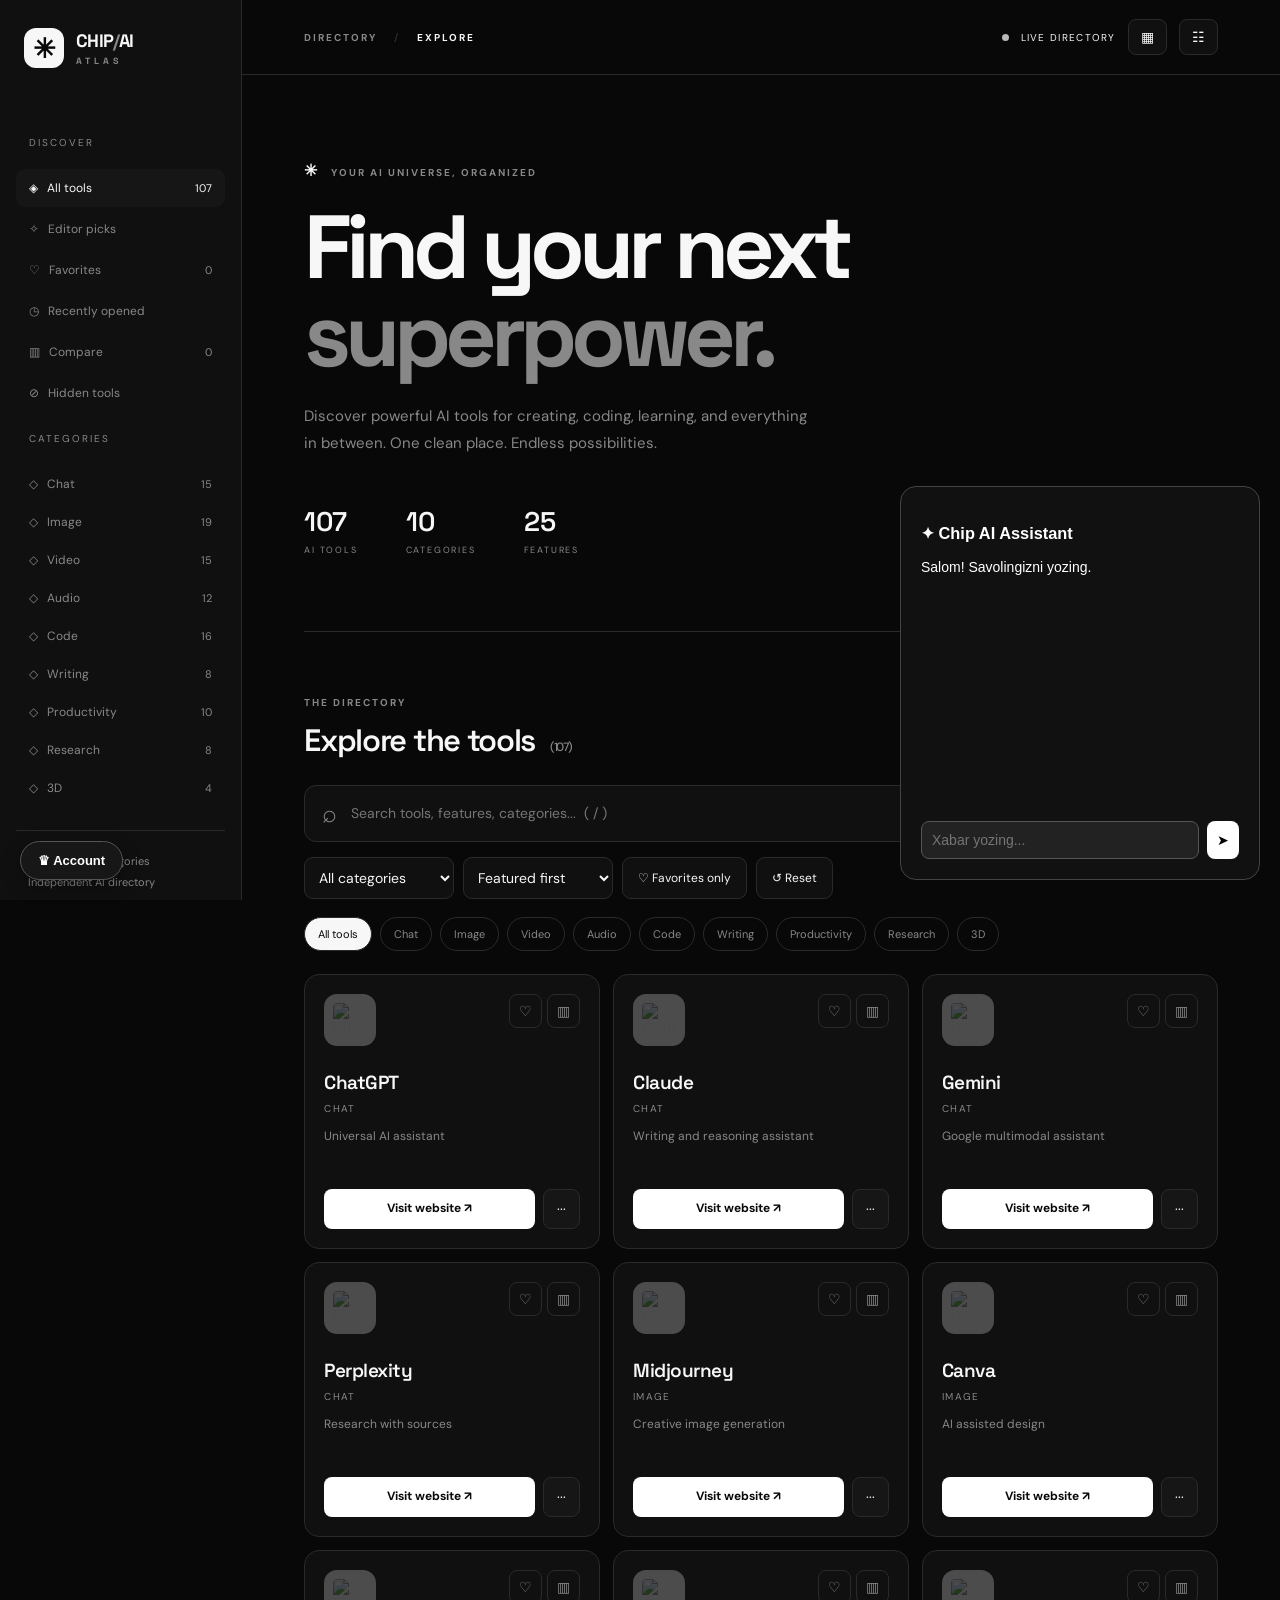
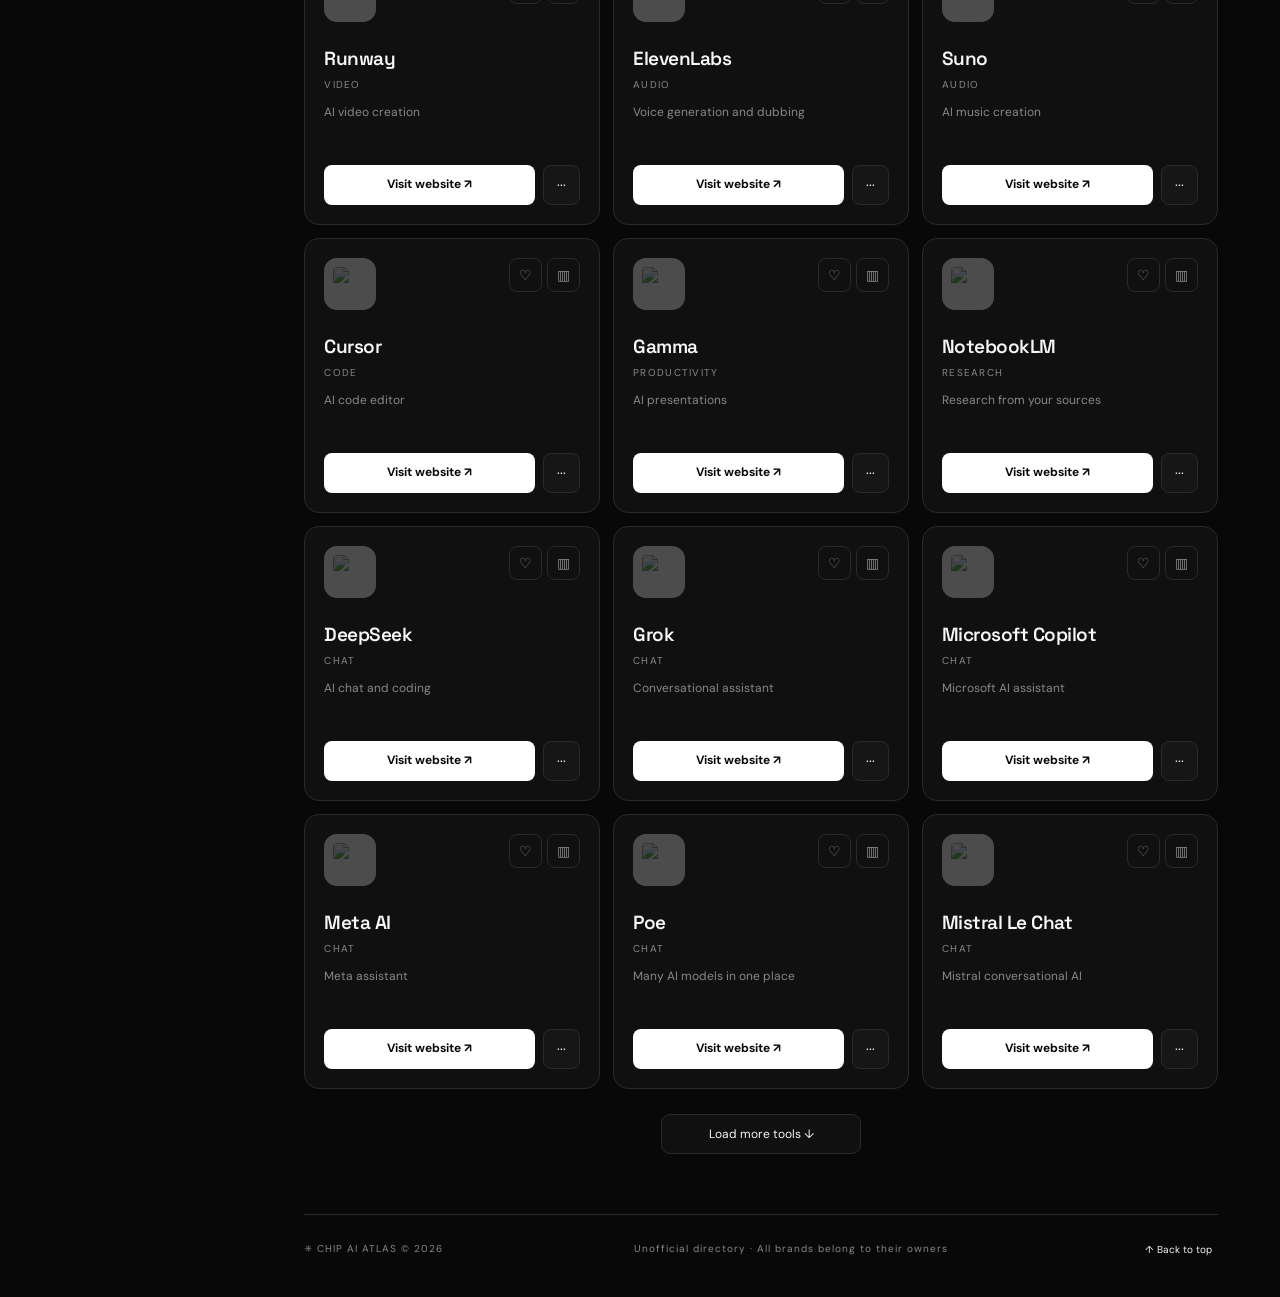
==== commit 08cd456f: "Fix HTML encoding issues in index.html" ====
--- a/index.html
+++ b/index.html
@@ -1 +1 @@
-<!doctype html><html lang="uz"><head><link rel="canonical" href="https://chip-jet.vercel.app/"><link rel="icon" type="image/png" href="/favicon.png"><meta name="keywords" content="Chip AI, Chip AI Atlas, sun'iy intellekt, bepul AI, eng yaxshi AI saytlar, AI tools, free AI tools, ChatGPT alternatives, AI video generator, AI image generator, AI tools Uzbekistan"><meta name="google-site-verification" content="1nu8zFfGNVBRertz_IDqaWY7ggUplsk5bLXLqjH9p_g" /><meta charset="utf-8"><meta name="viewport" content="width=device-width,initial-scale=1"><meta name="theme-color" content="#0a0a0a"><meta name="description" content="Chip AI Atlas — 100 dan ortiq AI vositalari katalogi. Qidirish, solishtirish va saqlash."><title>Chip AI Atlas — Discover AI Tools</title><link rel="stylesheet" href="style.css"></head><body><div class="app"><aside class="sidebar"><a class="brand" href="/" aria-label="Chip AI Atlas"><span class="mark">✳</span><span>CHIP<span class="muted">/</span>AI <small>ATLAS</small></span></a><div class="sidetitle">DISCOVER</div><button class="nav active" data-view="all">◈ &nbsp; All tools <span id="sidecount"></span></button><button class="nav" data-view="featured">✧ &nbsp; Editor picks</button><button class="nav" data-view="favorites">♡ &nbsp; Favorites <span id="favcount">0</span></button><button class="nav" data-view="recent">◷ &nbsp; Recently opened</button><button class="nav" data-view="compare">▥ &nbsp; Compare <span id="comparecount">0</span></button><button class="nav" data-view="hidden">⊘ &nbsp; Hidden tools</button><div class="sidetitle">CATEGORIES</div><div id="sidecats"></div><div class="sidebarbottom"><div class="sideinfo">107 tools · 10 categories<br>Independent AI directory</div><button id="theme" class="sidebtn">◐ &nbsp; Invert theme</button><button id="help" class="sidebtn">? &nbsp; Shortcuts & features</button></div></aside><main class="content"><header class="top"><button id="mobilemenu" class="mobilemenu">☰</button><div class="breadcrumb">DIRECTORY <span>/</span> <b id="viewtitle">EXPLORE</b></div><div class="topactions"><span class="statusdot"></span><span class="toplabel">LIVE DIRECTORY</span><button id="compact" class="tinybtn" title="Compact mode">▦</button><button id="layout" class="tinybtn" title="Grid/list">☷</button></div></header><div class="inner"><section class="hero"><div class="eyebrow"><span class="spark">✳</span> YOUR AI UNIVERSE, ORGANIZED</div><h1>Find your next<br><em>superpower.</em></h1><p>Discover powerful AI tools for creating, coding, learning, and everything in between. One clean place. Endless possibilities.</p><div class="herometrics"><span><strong id="totalcount">107</strong><small>AI TOOLS</small></span><span><strong>10</strong><small>CATEGORIES</small></span><span><strong>25</strong><small>FEATURES</small></span></div></section><section class="explore"><div class="sectionhead"><div><span class="eyebrow">THE DIRECTORY</span><h2>Explore the tools <span id="resultcount"></span></h2></div><div class="headerbuttons"><button id="random" class="outline">⚄ Surprise me</button><button id="export" class="outline">↓ Export</button></div></div><div class="searchbar"><span>⌕</span><input id="search" type="search" placeholder="Search tools, features, categories...  ( / )" autocomplete="off"><button id="clearsearch" title="Clear search">×</button></div><div class="filters"><select id="category" aria-label="Category"><option value="all">All categories</option></select><select id="sort" aria-label="Sort"><option value="default">Featured first</option><option value="az">Name A–Z</option><option value="za">Name Z–A</option><option value="category">By category</option></select><button id="onlyfav" class="filterbtn">♡ Favorites only</button><button id="reset" class="filterbtn">↺ Reset</button></div><div id="chips" class="chips"></div><div id="cards" class="cards"></div><div id="empty" class="empty" hidden><b>Nothing found.</b><p>Try another search or reset your filters.</p><button id="emptyreset" class="outline">Reset filters</button></div><div class="morewrap"><button id="more" class="outline more">Load more tools ↓</button></div></section><footer><span>✳ CHIP AI ATLAS © 2026</span><span>Unofficial directory · All brands belong to their owners</span><button id="topbtn">↑ Back to top</button></footer></div></main></div><dialog id="modal"><div class="modalhead"><h2 id="modaltitle">Tool details</h2><button id="closemodal" class="tinybtn">×</button></div><div id="modalbody"></div></dialog><dialog id="settingsmodal"><div class="modalhead"><h2>Workspace tools</h2><button id="closesettings" class="tinybtn">×</button></div><div class="settingsbody"><p>Shortcuts: <kbd>/</kbd> search · <kbd>Esc</kbd> close · <kbd>R</kbd> random tool.</p><div class="settinggrid"><button id="copycollection">Copy favorites links</button><button id="exportjson">Export saved data</button><button id="importbtn">Import saved data</button><button id="restorehidden">Restore hidden tools</button><button id="clearrecent">Clear recent history</button><button id="clearcompare">Clear comparison</button><button id="sharepage">Share directory</button><button id="submittool">Suggest a tool</button></div><input id="importfile" type="file" accept="application/json" hidden><p class="hint">Favorites, notes and preferences are saved only in this browser. Logos load from external favicon services.</p></div></dialog><div id="toast" role="status" aria-live="polite"></div><script src="app.js"></script><div id="chip-ai-chat" style="position:fixed;bottom:20px;right:20px;width:min(360px,calc(100vw - 40px));background:#111;color:white;padding:20px;border:1px solid #444;border-radius:16px;z-index:9999;box-sizing:border-box;font-family:Arial,sans-serif"><h3>✦ Chip AI Assistant</h3><div id="chip-ai-messages" style="height:250px;overflow-y:auto;white-space:pre-wrap;overflow-wrap:anywhere">Salom! Savolingizni yozing.</div><form id="chip-ai-form" style="display:flex;gap:8px;margin-top:12px"><input id="chip-ai-input" placeholder="Xabar yozing..." maxlength="4000" required style="flex:1;min-width:0;padding:10px;border-radius:8px;border:1px solid #555;background:#222;color:white"><button id="chip-ai-send" type="submit" style="padding:10px;border:0;border-radius:8px;background:white;color:black;cursor:pointer">➤</button></form></div><script>(()=>{const form=document.getElementById("chip-ai-form"),input=document.getElementById("chip-ai-input"),messages=document.getElementById("chip-ai-messages"),button=document.getElementById("chip-ai-send");form.addEventListener("submit",async e=>{e.preventDefault();const message=input.value.trim();if(!message)return;input.value="";button.disabled=true;const user=document.createElement("p");user.textContent="Siz: "+message;messages.appendChild(user);const ai=document.createElement("p");ai.textContent="Chip AI: Javob tayyorlanmoqda...";messages.appendChild(ai);try{const response=await fetch("/api/chat",{method:"POST",headers:{"Content-Type":"application/json"},body:JSON.stringify({message})});const data=await response.json();if(!response.ok)throw Error(data.error||"API xatosi");ai.textContent="Chip AI: "+(data.reply||"Javob kelmadi")}catch(error){ai.textContent="Chip AI: Xatolik yuz berdi. API sozlamalarini tekshiring."}finally{button.disabled=false;messages.scrollTop=messages.scrollHeight}})})();</script><div id="chip-auth" style="position:fixed;top:15px;right:15px;z-index:10000;font-family:Arial,sans-serif"><button id="chip-auth-open" style="padding:11px 18px;background:white;color:black;border:1px solid #777;border-radius:10px;cursor:pointer">Login / Register</button><div id="chip-auth-panel" hidden style="width:min(340px,calc(100vw - 30px));box-sizing:border-box;background:#111;color:white;border:1px solid #555;border-radius:16px;padding:20px;margin-top:10px;box-shadow:0 12px 40px #0009"><h3>Chip AI Atlas</h3><p id="chip-auth-status">Akkauntingizga kiring</p><form id="chip-auth-form"><input id="chip-auth-email" type="email" placeholder="Email" required style="width:100%;box-sizing:border-box;padding:12px;margin:6px 0;background:#222;color:white;border:1px solid #555;border-radius:8px"><input id="chip-auth-password" type="password" placeholder="Parol (kamida 6 belgi)" minlength="6" required style="width:100%;box-sizing:border-box;padding:12px;margin:6px 0;background:#222;color:white;border:1px solid #555;border-radius:8px"><button id="chip-login" type="submit" style="padding:10px;background:white;color:black;border:0;border-radius:8px;cursor:pointer">Login</button><button id="chip-register" type="button" style="padding:10px;background:#333;color:white;border:1px solid #777;border-radius:8px;cursor:pointer">Register</button></form><button id="chip-logout" hidden style="padding:10px;background:#333;color:white;border:1px solid #777;border-radius:8px;cursor:pointer">Logout</button><button id="chip-auth-close" style="padding:10px;background:transparent;color:white;border:0;cursor:pointer">Yopish</button></div></div><script type="module">import{createClient}from"https://esm.sh/@supabase/supabase-js@2";const open=document.getElementById("chip-auth-open"),panel=document.getElementById("chip-auth-panel"),form=document.getElementById("chip-auth-form"),email=document.getElementById("chip-auth-email"),password=document.getElementById("chip-auth-password"),status=document.getElementById("chip-auth-status"),register=document.getElementById("chip-register"),logout=document.getElementById("chip-logout");open.onclick=()=>panel.hidden=!panel.hidden;document.getElementById("chip-auth-close").onclick=()=>panel.hidden=true;try{const response=await fetch("/api/config");if(!response.ok)throw Error("Konfiguratsiya topilmadi");const config=await response.json();if(!config.url.startsWith("https://")||!config.key.startsWith("sb_publishable_"))throw Error("Supabase sozlamalari noto‘g‘ri");const supabase=createClient(config.url,config.key);async function refresh(){const{data}=await supabase.auth.getUser();const user=data.user;open.textContent=user?"👤 "+user.email:"Login / Register";status.textContent=user?"Akkaunt: "+user.email:"Akkauntingizga kiring";form.hidden=!!user;logout.hidden=!user}form.onsubmit=async e=>{e.preventDefault();status.textContent="Tekshirilmoqda...";const{error}=await supabase.auth.signInWithPassword({email:email.value.trim(),password:password.value});status.textContent=error?error.message:"Muvaffaqiyatli kirdingiz";if(!error){password.value="";await refresh()}};register.onclick=async()=>{if(!form.reportValidity())return;status.textContent="Ro‘yxatdan o‘tkazilmoqda...";const{error}=await supabase.auth.signUp({email:email.value.trim(),password:password.value});status.textContent=error?error.message:"Ro‘yxatdan o‘tish so‘rovi yuborildi. Emailingizni tekshiring.";password.value="";if(!error)await refresh()};logout.onclick=async()=>{await supabase.auth.signOut();await refresh()};supabase.auth.onAuthStateChange(()=>{setTimeout(refresh,0)});await refresh()}catch(error){status.textContent="Xatolik: "+error.message;panel.hidden=false}</script></body></html>
+<!doctype html><html lang="uz"><head><link rel="canonical" href="https://chip-jet.vercel.app/"><link rel="icon" type="image/png" href="/favicon.png"><meta name="keywords" content="Chip AI, Chip AI Atlas, sun'iy intellekt, bepul AI, eng yaxshi AI saytlar, AI tools, free AI tools, ChatGPT alternatives, AI video generator, AI image generator, AI tools Uzbekistan"><meta name="google-site-verification" content="1nu8zFfGNVBRertz_IDqaWY7ggUplsk5bLXLqjH9p_g" /><meta charset="utf-8"><meta name="viewport" content="width=device-width,initial-scale=1"><meta name="theme-color" content="#0a0a0a"><meta name="description" content="Chip AI Atlas — 100 dan ortiq AI vositalari katalogi. Qidirish, solishtirish va saqlash."><title>Chip AI Atlas — Discover AI Tools</title><link rel="stylesheet" href="style.css"></head><body><div class="app"><aside class="sidebar"><a class="brand" href="/" aria-label="Chip AI Atlas"><span class="mark">✳</span><span>CHIP<span class="muted">/</span>AI <small>ATLAS</small></span></a><div class="sidetitle">DISCOVER</div><button class="nav active" data-view="all">◈ &nbsp; All tools <span id="sidecount"></span></button><button class="nav" data-view="featured">✧ &nbsp; Editor picks</button><button class="nav" data-view="favorites">♡ &nbsp; Favorites <span id="favcount">0</span></button><button class="nav" data-view="recent">◷ &nbsp; Recently opened</button><button class="nav" data-view="compare">▥ &nbsp; Compare <span id="comparecount">0</span></button><button class="nav" data-view="hidden">⊘ &nbsp; Hidden tools</button><div class="sidetitle">CATEGORIES</div><div id="sidecats"></div><div class="sidebarbottom"><div class="sideinfo">107 tools · 10 categories<br>Independent AI directory</div><button id="theme" class="sidebtn">◐ &nbsp; Invert theme</button><button id="help" class="sidebtn">? &nbsp; Shortcuts & features</button></div></aside><main class="content"><header class="top"><button id="mobilemenu" class="mobilemenu">☰</button><div class="breadcrumb">DIRECTORY <span>/</span> <b id="viewtitle">EXPLORE</b></div><div class="topactions"><span class="statusdot"></span><span class="toplabel">LIVE DIRECTORY</span><button id="compact" class="tinybtn" title="Compact mode">▦</button><button id="layout" class="tinybtn" title="Grid/list">☷</button></div></header><div class="inner"><section class="hero"><div class="eyebrow"><span class="spark">✳</span> YOUR AI UNIVERSE, ORGANIZED</div><h1>Find your next<br><em>superpower.</em></h1><p>Discover powerful AI tools for creating, coding, learning, and everything in between. One clean place. Endless possibilities.</p><div class="herometrics"><span><strong id="totalcount">107</strong><small>AI TOOLS</small></span><span><strong>10</strong><small>CATEGORIES</small></span><span><strong>25</strong><small>FEATURES</small></span></div></section><section class="explore"><div class="sectionhead"><div><span class="eyebrow">THE DIRECTORY</span><h2>Explore the tools <span id="resultcount"></span></h2></div><div class="headerbuttons"><button id="random" class="outline">⚄ Surprise me</button><button id="export" class="outline">↓ Export</button></div></div><div class="searchbar"><span>⌕</span><input id="search" type="search" placeholder="Search tools, features, categories...  ( / )" autocomplete="off"><button id="clearsearch" title="Clear search">×</button></div><div class="filters"><select id="category" aria-label="Category"><option value="all">All categories</option></select><select id="sort" aria-label="Sort"><option value="default">Featured first</option><option value="az">Name A–Z</option><option value="za">Name Z–A</option><option value="category">By category</option></select><button id="onlyfav" class="filterbtn">♡ Favorites only</button><button id="reset" class="filterbtn">↺ Reset</button></div><div id="chips" class="chips"></div><div id="cards" class="cards"></div><div id="empty" class="empty" hidden><b>Nothing found.</b><p>Try another search or reset your filters.</p><button id="emptyreset" class="outline">Reset filters</button></div><div class="morewrap"><button id="more" class="outline more">Load more tools ↓</button></div></section><footer><span>✳ CHIP AI ATLAS © 2026</span><span>Unofficial directory · All brands belong to their owners</span><button id="topbtn">↑ Back to top</button></footer></div></main></div><dialog id="modal"><div class="modalhead"><h2 id="modaltitle">Tool details</h2><button id="closemodal" class="tinybtn">×</button></div><div id="modalbody"></div></dialog><dialog id="settingsmodal"><div class="modalhead"><h2>Workspace tools</h2><button id="closesettings" class="tinybtn">×</button></div><div class="settingsbody"><p>Shortcuts: <kbd>/</kbd> search · <kbd>Esc</kbd> close · <kbd>R</kbd> random tool.</p><div class="settinggrid"><button id="copycollection">Copy favorites links</button><button id="exportjson">Export saved data</button><button id="importbtn">Import saved data</button><button id="restorehidden">Restore hidden tools</button><button id="clearrecent">Clear recent history</button><button id="clearcompare">Clear comparison</button><button id="sharepage">Share directory</button><button id="submittool">Suggest a tool</button></div><input id="importfile" type="file" accept="application/json" hidden><p class="hint">Favorites, notes and preferences are saved only in this browser. Logos load from external favicon services.</p></div></dialog><div id="toast" role="status" aria-live="polite"></div><script src="app.js"></script><div id="chip-ai-chat" style="position:fixed;bottom:20px;right:20px;width:min(360px,calc(100vw - 40px));background:#111;color:white;padding:20px;border:1px solid #444;border-radius:16px;z-index:9999;box-sizing:border-box;font-family:Arial,sans-serif"><h3>✦ Chip AI Assistant</h3><div id="chip-ai-messages" style="height:250px;overflow-y:auto;white-space:pre-wrap;overflow-wrap:anywhere">Salom! Savolingizni yozing.</div><form id="chip-ai-form" style="display:flex;gap:8px;margin-top:12px"><input id="chip-ai-input" placeholder="Xabar yozing..." maxlength="4000" required style="flex:1;min-width:0;padding:10px;border-radius:8px;border:1px solid #555;background:#222;color:white"><button id="chip-ai-send" type="submit" style="padding:10px;border:0;border-radius:8px;background:white;color:black;cursor:pointer">➤</button></form></div><script>(()=>{const form=document.getElementById("chip-ai-form"),input=document.getElementById("chip-ai-input"),messages=document.getElementById("chip-ai-messages"),button=document.getElementById("chip-ai-send");form.addEventListener("submit",async e=>{e.preventDefault();const message=input.value.trim();if(!message)return;input.value="";button.disabled=true;const user=document.createElement("p");user.textContent="Siz: "+message;messages.appendChild(user);const ai=document.createElement("p");ai.textContent="Chip AI: Javob tayyorlanmoqda...";messages.appendChild(ai);try{const response=await fetch("/api/chat",{method:"POST",headers:{"Content-Type":"application/json"},body:JSON.stringify({message})});const data=await response.json();if(!response.ok)throw Error(data.error||"API xatosi");ai.textContent="Chip AI: "+(data.reply||"Javob kelmadi")}catch(error){ai.textContent="Chip AI: Xatolik yuz berdi. API sozlamalarini tekshiring."}finally{button.disabled=false;messages.scrollTop=messages.scrollHeight}})})();</script><style>#chip-auth-widget{position:fixed;bottom:20px;left:20px;z-index:2147483000;font-family:Arial,sans-serif}#chip-auth-widget *{box-sizing:border-box}#chip-auth-open{background:#171717!important;color:#fff!important;border:1px solid #555!important;border-radius:30px!important;padding:11px 17px!important;font-size:13px!important;font-weight:600!important;cursor:pointer!important;box-shadow:0 5px 20px #0005!important}#chip-auth-panel{position:fixed;inset:0;background:#000a;display:flex;align-items:center;justify-content:center;padding:16px;z-index:2147483001}#chip-auth-panel[hidden],#chip-auth-form[hidden],#chip-logout[hidden]{display:none!important}#chip-auth-card{position:relative;width:min(390px,100%);max-height:90vh;overflow-y:auto;background:#101010;color:#fff;border:1px solid #444;border-radius:22px;padding:27px;box-shadow:0 20px 80px #0009}#chip-auth-card h2{margin:0 0 10px;font-size:23px}#chip-auth-status{font-size:13px;color:#ccc;line-height:1.5;overflow-wrap:anywhere}#chip-auth-card input{display:block;width:100%;padding:13px;margin:12px 0;background:#202020!important;color:white!important;border:1px solid #555!important;border-radius:10px!important;outline:none;font-size:14px}#chip-auth-card input:focus{border-color:#fff!important}#chip-auth-actions{display:flex;gap:10px;margin-top:15px}#chip-auth-card button{cursor:pointer;border-radius:10px;padding:12px;font-weight:600}#chip-login{flex:1;background:#fff;color:#000;border:0}#chip-register{flex:1;background:#292929;color:white;border:1px solid #666}#chip-auth-close{position:absolute;right:16px;top:14px;background:transparent;color:white;border:0;font-size:23px}#chip-logout{background:#fff;color:#000;border:0;margin-top:12px;width:100%}</style><div id="chip-auth-widget"><button id="chip-auth-open" type="button">♛ Account</button><div id="chip-auth-panel" hidden><div id="chip-auth-card" role="dialog" aria-modal="true" aria-label="Chip AI Account"><button id="chip-auth-close" type="button" aria-label="Yopish">×</button><h2>Chip AI Atlas</h2><p id="chip-auth-status">Akkauntingizga kiring yoki ro‘yxatdan o‘ting.</p><form id="chip-auth-form"><input id="chip-auth-email" type="email" placeholder="Email manzilingiz" autocomplete="email" required><input id="chip-auth-password" type="password" placeholder="Parol (kamida 6 belgi)" autocomplete="current-password" minlength="6" required><div id="chip-auth-actions"><button id="chip-login" type="submit">Login</button><button id="chip-register" type="button">Register</button></div></form><button id="chip-logout" type="button" hidden>Logout</button></div></div></div><script type="module">import{createClient}from"https://esm.sh/@supabase/supabase-js@2";const $=id=>document.getElementById(id),open=$("chip-auth-open"),panel=$("chip-auth-panel"),form=$("chip-auth-form"),email=$("chip-auth-email"),password=$("chip-auth-password"),status=$("chip-auth-status"),register=$("chip-register"),logout=$("chip-logout");open.addEventListener("click",()=>{panel.hidden=false});$("chip-auth-close").addEventListener("click",()=>{panel.hidden=true});panel.addEventListener("click",e=>{if(e.target===panel)panel.hidden=true});let supabase;async function refresh(){const{data,error}=await supabase.auth.getUser();const user=error?null:data.user;open.textContent=user?"♛ "+user.email.split("@")[0]:"♛ Account";form.hidden=!!user;logout.hidden=!user;if(user)status.textContent="Akkaunt: "+user.email}try{const response=await fetch("/api/config");if(!response.ok)throw Error("API konfiguratsiyasi ishlamayapti");const config=await response.json();if(!config.url?.startsWith("https://")||!config.key?.startsWith("sb_publishable_"))throw Error("Supabase sozlamalari noto‘g‘ri");supabase=createClient(config.url,config.key);form.addEventListener("submit",async e=>{e.preventDefault();status.textContent="Login tekshirilmoqda...";const{error}=await supabase.auth.signInWithPassword({email:email.value.trim(),password:password.value});status.textContent=error?error.message:"Muvaffaqiyatli kirdingiz";if(!error){password.value="";await refresh();panel.hidden=true}});register.addEventListener("click",async()=>{if(!form.reportValidity())return;status.textContent="Ro‘yxatdan o‘tkazilmoqda...";register.disabled=true;try{const{data,error}=await supabase.auth.signUp({email:email.value.trim(),password:password.value});if(error)throw error;status.textContent=data.session?"Ro‘yxatdan o‘tdingiz!":"Ro‘yxatdan o‘tish so‘rovi yuborildi. Emailingizni tasdiqlang.";password.value="";if(data.session)await refresh()}catch(e){status.textContent="Register xatosi: "+e.message}finally{register.disabled=false}});logout.addEventListener("click",async()=>{const{error}=await supabase.auth.signOut();if(error){status.textContent=error.message;return}status.textContent="Akkauntdan chiqdingiz";await refresh()});supabase.auth.onAuthStateChange(()=>{setTimeout(()=>refresh().catch(console.error),0)});await refresh()}catch(e){console.error("Chip Auth:",e);status.textContent="Xatolik: "+e.message;open.textContent="♛ Account"}</script></script></body></html>
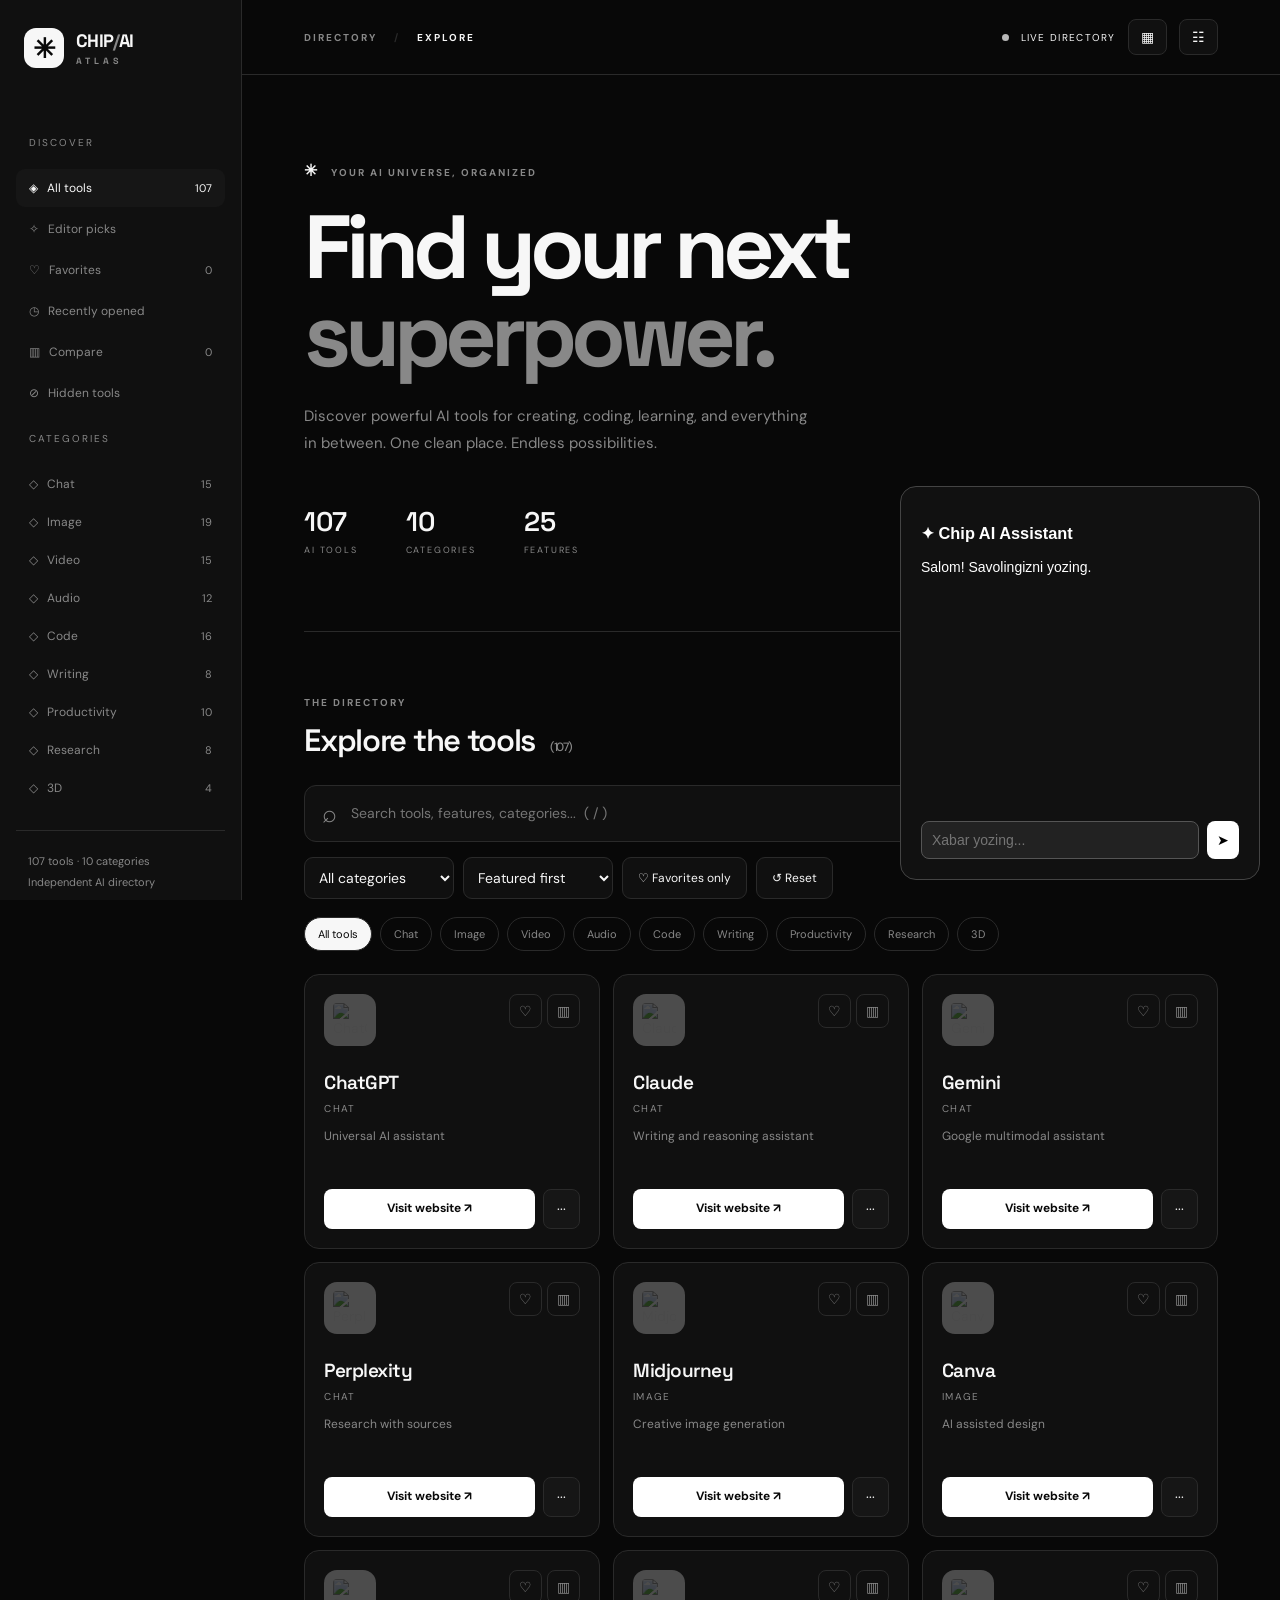
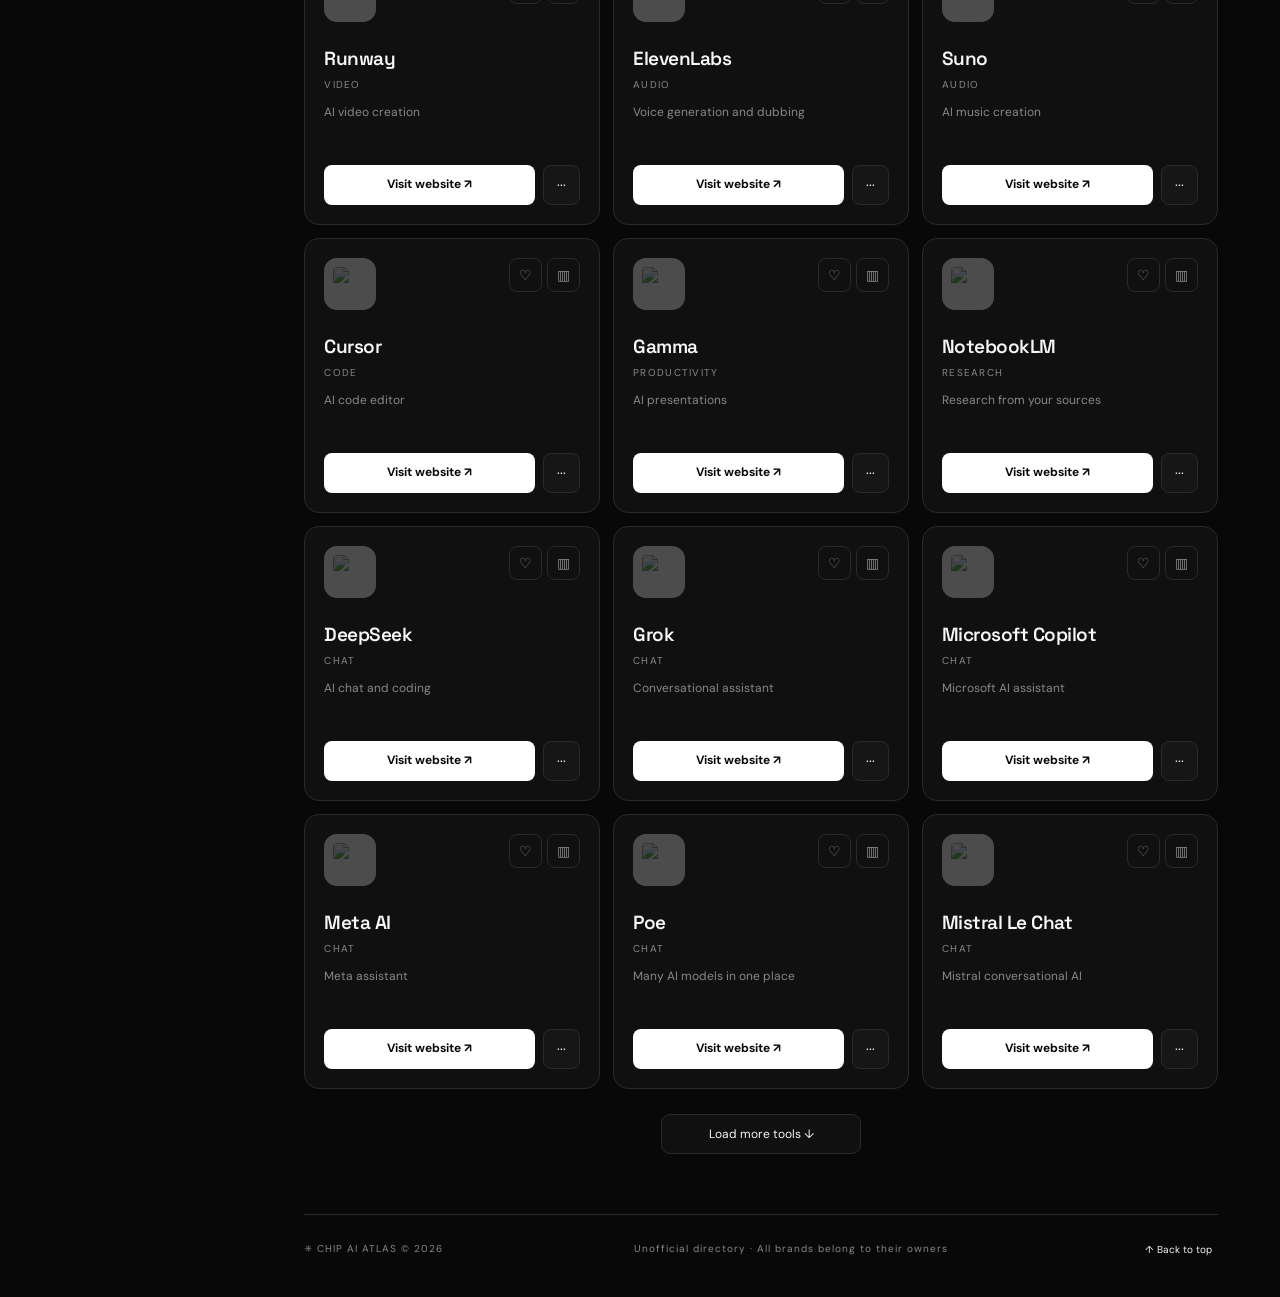
==== commit a82080aa: "Fix HTML structure and clean up formatting" ====
--- a/index.html
+++ b/index.html
@@ -1 +1 @@
-<!doctype html><html lang="uz"><head><link rel="canonical" href="https://chip-jet.vercel.app/"><link rel="icon" type="image/png" href="/favicon.png"><meta name="keywords" content="Chip AI, Chip AI Atlas, sun'iy intellekt, bepul AI, eng yaxshi AI saytlar, AI tools, free AI tools, ChatGPT alternatives, AI video generator, AI image generator, AI tools Uzbekistan"><meta name="google-site-verification" content="1nu8zFfGNVBRertz_IDqaWY7ggUplsk5bLXLqjH9p_g" /><meta charset="utf-8"><meta name="viewport" content="width=device-width,initial-scale=1"><meta name="theme-color" content="#0a0a0a"><meta name="description" content="Chip AI Atlas — 100 dan ortiq AI vositalari katalogi. Qidirish, solishtirish va saqlash."><title>Chip AI Atlas — Discover AI Tools</title><link rel="stylesheet" href="style.css"></head><body><div class="app"><aside class="sidebar"><a class="brand" href="/" aria-label="Chip AI Atlas"><span class="mark">✳</span><span>CHIP<span class="muted">/</span>AI <small>ATLAS</small></span></a><div class="sidetitle">DISCOVER</div><button class="nav active" data-view="all">◈ &nbsp; All tools <span id="sidecount"></span></button><button class="nav" data-view="featured">✧ &nbsp; Editor picks</button><button class="nav" data-view="favorites">♡ &nbsp; Favorites <span id="favcount">0</span></button><button class="nav" data-view="recent">◷ &nbsp; Recently opened</button><button class="nav" data-view="compare">▥ &nbsp; Compare <span id="comparecount">0</span></button><button class="nav" data-view="hidden">⊘ &nbsp; Hidden tools</button><div class="sidetitle">CATEGORIES</div><div id="sidecats"></div><div class="sidebarbottom"><div class="sideinfo">107 tools · 10 categories<br>Independent AI directory</div><button id="theme" class="sidebtn">◐ &nbsp; Invert theme</button><button id="help" class="sidebtn">? &nbsp; Shortcuts & features</button></div></aside><main class="content"><header class="top"><button id="mobilemenu" class="mobilemenu">☰</button><div class="breadcrumb">DIRECTORY <span>/</span> <b id="viewtitle">EXPLORE</b></div><div class="topactions"><span class="statusdot"></span><span class="toplabel">LIVE DIRECTORY</span><button id="compact" class="tinybtn" title="Compact mode">▦</button><button id="layout" class="tinybtn" title="Grid/list">☷</button></div></header><div class="inner"><section class="hero"><div class="eyebrow"><span class="spark">✳</span> YOUR AI UNIVERSE, ORGANIZED</div><h1>Find your next<br><em>superpower.</em></h1><p>Discover powerful AI tools for creating, coding, learning, and everything in between. One clean place. Endless possibilities.</p><div class="herometrics"><span><strong id="totalcount">107</strong><small>AI TOOLS</small></span><span><strong>10</strong><small>CATEGORIES</small></span><span><strong>25</strong><small>FEATURES</small></span></div></section><section class="explore"><div class="sectionhead"><div><span class="eyebrow">THE DIRECTORY</span><h2>Explore the tools <span id="resultcount"></span></h2></div><div class="headerbuttons"><button id="random" class="outline">⚄ Surprise me</button><button id="export" class="outline">↓ Export</button></div></div><div class="searchbar"><span>⌕</span><input id="search" type="search" placeholder="Search tools, features, categories...  ( / )" autocomplete="off"><button id="clearsearch" title="Clear search">×</button></div><div class="filters"><select id="category" aria-label="Category"><option value="all">All categories</option></select><select id="sort" aria-label="Sort"><option value="default">Featured first</option><option value="az">Name A–Z</option><option value="za">Name Z–A</option><option value="category">By category</option></select><button id="onlyfav" class="filterbtn">♡ Favorites only</button><button id="reset" class="filterbtn">↺ Reset</button></div><div id="chips" class="chips"></div><div id="cards" class="cards"></div><div id="empty" class="empty" hidden><b>Nothing found.</b><p>Try another search or reset your filters.</p><button id="emptyreset" class="outline">Reset filters</button></div><div class="morewrap"><button id="more" class="outline more">Load more tools ↓</button></div></section><footer><span>✳ CHIP AI ATLAS © 2026</span><span>Unofficial directory · All brands belong to their owners</span><button id="topbtn">↑ Back to top</button></footer></div></main></div><dialog id="modal"><div class="modalhead"><h2 id="modaltitle">Tool details</h2><button id="closemodal" class="tinybtn">×</button></div><div id="modalbody"></div></dialog><dialog id="settingsmodal"><div class="modalhead"><h2>Workspace tools</h2><button id="closesettings" class="tinybtn">×</button></div><div class="settingsbody"><p>Shortcuts: <kbd>/</kbd> search · <kbd>Esc</kbd> close · <kbd>R</kbd> random tool.</p><div class="settinggrid"><button id="copycollection">Copy favorites links</button><button id="exportjson">Export saved data</button><button id="importbtn">Import saved data</button><button id="restorehidden">Restore hidden tools</button><button id="clearrecent">Clear recent history</button><button id="clearcompare">Clear comparison</button><button id="sharepage">Share directory</button><button id="submittool">Suggest a tool</button></div><input id="importfile" type="file" accept="application/json" hidden><p class="hint">Favorites, notes and preferences are saved only in this browser. Logos load from external favicon services.</p></div></dialog><div id="toast" role="status" aria-live="polite"></div><script src="app.js"></script><div id="chip-ai-chat" style="position:fixed;bottom:20px;right:20px;width:min(360px,calc(100vw - 40px));background:#111;color:white;padding:20px;border:1px solid #444;border-radius:16px;z-index:9999;box-sizing:border-box;font-family:Arial,sans-serif"><h3>✦ Chip AI Assistant</h3><div id="chip-ai-messages" style="height:250px;overflow-y:auto;white-space:pre-wrap;overflow-wrap:anywhere">Salom! Savolingizni yozing.</div><form id="chip-ai-form" style="display:flex;gap:8px;margin-top:12px"><input id="chip-ai-input" placeholder="Xabar yozing..." maxlength="4000" required style="flex:1;min-width:0;padding:10px;border-radius:8px;border:1px solid #555;background:#222;color:white"><button id="chip-ai-send" type="submit" style="padding:10px;border:0;border-radius:8px;background:white;color:black;cursor:pointer">➤</button></form></div><script>(()=>{const form=document.getElementById("chip-ai-form"),input=document.getElementById("chip-ai-input"),messages=document.getElementById("chip-ai-messages"),button=document.getElementById("chip-ai-send");form.addEventListener("submit",async e=>{e.preventDefault();const message=input.value.trim();if(!message)return;input.value="";button.disabled=true;const user=document.createElement("p");user.textContent="Siz: "+message;messages.appendChild(user);const ai=document.createElement("p");ai.textContent="Chip AI: Javob tayyorlanmoqda...";messages.appendChild(ai);try{const response=await fetch("/api/chat",{method:"POST",headers:{"Content-Type":"application/json"},body:JSON.stringify({message})});const data=await response.json();if(!response.ok)throw Error(data.error||"API xatosi");ai.textContent="Chip AI: "+(data.reply||"Javob kelmadi")}catch(error){ai.textContent="Chip AI: Xatolik yuz berdi. API sozlamalarini tekshiring."}finally{button.disabled=false;messages.scrollTop=messages.scrollHeight}})})();</script><style>#chip-auth-widget{position:fixed;bottom:20px;left:20px;z-index:2147483000;font-family:Arial,sans-serif}#chip-auth-widget *{box-sizing:border-box}#chip-auth-open{background:#171717!important;color:#fff!important;border:1px solid #555!important;border-radius:30px!important;padding:11px 17px!important;font-size:13px!important;font-weight:600!important;cursor:pointer!important;box-shadow:0 5px 20px #0005!important}#chip-auth-panel{position:fixed;inset:0;background:#000a;display:flex;align-items:center;justify-content:center;padding:16px;z-index:2147483001}#chip-auth-panel[hidden],#chip-auth-form[hidden],#chip-logout[hidden]{display:none!important}#chip-auth-card{position:relative;width:min(390px,100%);max-height:90vh;overflow-y:auto;background:#101010;color:#fff;border:1px solid #444;border-radius:22px;padding:27px;box-shadow:0 20px 80px #0009}#chip-auth-card h2{margin:0 0 10px;font-size:23px}#chip-auth-status{font-size:13px;color:#ccc;line-height:1.5;overflow-wrap:anywhere}#chip-auth-card input{display:block;width:100%;padding:13px;margin:12px 0;background:#202020!important;color:white!important;border:1px solid #555!important;border-radius:10px!important;outline:none;font-size:14px}#chip-auth-card input:focus{border-color:#fff!important}#chip-auth-actions{display:flex;gap:10px;margin-top:15px}#chip-auth-card button{cursor:pointer;border-radius:10px;padding:12px;font-weight:600}#chip-login{flex:1;background:#fff;color:#000;border:0}#chip-register{flex:1;background:#292929;color:white;border:1px solid #666}#chip-auth-close{position:absolute;right:16px;top:14px;background:transparent;color:white;border:0;font-size:23px}#chip-logout{background:#fff;color:#000;border:0;margin-top:12px;width:100%}</style><div id="chip-auth-widget"><button id="chip-auth-open" type="button">♛ Account</button><div id="chip-auth-panel" hidden><div id="chip-auth-card" role="dialog" aria-modal="true" aria-label="Chip AI Account"><button id="chip-auth-close" type="button" aria-label="Yopish">×</button><h2>Chip AI Atlas</h2><p id="chip-auth-status">Akkauntingizga kiring yoki ro‘yxatdan o‘ting.</p><form id="chip-auth-form"><input id="chip-auth-email" type="email" placeholder="Email manzilingiz" autocomplete="email" required><input id="chip-auth-password" type="password" placeholder="Parol (kamida 6 belgi)" autocomplete="current-password" minlength="6" required><div id="chip-auth-actions"><button id="chip-login" type="submit">Login</button><button id="chip-register" type="button">Register</button></div></form><button id="chip-logout" type="button" hidden>Logout</button></div></div></div><script type="module">import{createClient}from"https://esm.sh/@supabase/supabase-js@2";const $=id=>document.getElementById(id),open=$("chip-auth-open"),panel=$("chip-auth-panel"),form=$("chip-auth-form"),email=$("chip-auth-email"),password=$("chip-auth-password"),status=$("chip-auth-status"),register=$("chip-register"),logout=$("chip-logout");open.addEventListener("click",()=>{panel.hidden=false});$("chip-auth-close").addEventListener("click",()=>{panel.hidden=true});panel.addEventListener("click",e=>{if(e.target===panel)panel.hidden=true});let supabase;async function refresh(){const{data,error}=await supabase.auth.getUser();const user=error?null:data.user;open.textContent=user?"♛ "+user.email.split("@")[0]:"♛ Account";form.hidden=!!user;logout.hidden=!user;if(user)status.textContent="Akkaunt: "+user.email}try{const response=await fetch("/api/config");if(!response.ok)throw Error("API konfiguratsiyasi ishlamayapti");const config=await response.json();if(!config.url?.startsWith("https://")||!config.key?.startsWith("sb_publishable_"))throw Error("Supabase sozlamalari noto‘g‘ri");supabase=createClient(config.url,config.key);form.addEventListener("submit",async e=>{e.preventDefault();status.textContent="Login tekshirilmoqda...";const{error}=await supabase.auth.signInWithPassword({email:email.value.trim(),password:password.value});status.textContent=error?error.message:"Muvaffaqiyatli kirdingiz";if(!error){password.value="";await refresh();panel.hidden=true}});register.addEventListener("click",async()=>{if(!form.reportValidity())return;status.textContent="Ro‘yxatdan o‘tkazilmoqda...";register.disabled=true;try{const{data,error}=await supabase.auth.signUp({email:email.value.trim(),password:password.value});if(error)throw error;status.textContent=data.session?"Ro‘yxatdan o‘tdingiz!":"Ro‘yxatdan o‘tish so‘rovi yuborildi. Emailingizni tasdiqlang.";password.value="";if(data.session)await refresh()}catch(e){status.textContent="Register xatosi: "+e.message}finally{register.disabled=false}});logout.addEventListener("click",async()=>{const{error}=await supabase.auth.signOut();if(error){status.textContent=error.message;return}status.textContent="Akkauntdan chiqdingiz";await refresh()});supabase.auth.onAuthStateChange(()=>{setTimeout(()=>refresh().catch(console.error),0)});await refresh()}catch(e){console.error("Chip Auth:",e);status.textContent="Xatolik: "+e.message;open.textContent="♛ Account"}</script></script></body></html>
+<!doctype html><html lang="uz"><head><link rel="canonical" href="https://chip-jet.vercel.app/"><link rel="icon" type="image/png" href="/favicon.png"><meta name="keywords" content="Chip AI, Chip AI Atlas, sun'iy intellekt, bepul AI, eng yaxshi AI saytlar, AI tools, free AI tools, ChatGPT alternatives, AI video generator, AI image generator, AI tools Uzbekistan"><meta name="google-site-verification" content="1nu8zFfGNVBRertz_IDqaWY7ggUplsk5bLXLqjH9p_g" /><meta charset="utf-8"><meta name="viewport" content="width=device-width,initial-scale=1"><meta name="theme-color" content="#0a0a0a"><meta name="description" content="Chip AI Atlas — 100 dan ortiq AI vositalari katalogi. Qidirish, solishtirish va saqlash."><title>Chip AI Atlas — Discover AI Tools</title><link rel="stylesheet" href="style.css"></head><body><div class="app"><aside class="sidebar"><a class="brand" href="/" aria-label="Chip AI Atlas"><span class="mark">✳</span><span>CHIP<span class="muted">/</span>AI <small>ATLAS</small></span></a><div class="sidetitle">DISCOVER</div><button class="nav active" data-view="all">◈ &nbsp; All tools <span id="sidecount"></span></button><button class="nav" data-view="featured">✧ &nbsp; Editor picks</button><button class="nav" data-view="favorites">♡ &nbsp; Favorites <span id="favcount">0</span></button><button class="nav" data-view="recent">◷ &nbsp; Recently opened</button><button class="nav" data-view="compare">▥ &nbsp; Compare <span id="comparecount">0</span></button><button class="nav" data-view="hidden">⊘ &nbsp; Hidden tools</button><div class="sidetitle">CATEGORIES</div><div id="sidecats"></div><div class="sidebarbottom"><div class="sideinfo">107 tools · 10 categories<br>Independent AI directory</div><button id="theme" class="sidebtn">◐ &nbsp; Invert theme</button><button id="help" class="sidebtn">? &nbsp; Shortcuts & features</button></div></aside><main class="content"><header class="top"><button id="mobilemenu" class="mobilemenu">☰</button><div class="breadcrumb">DIRECTORY <span>/</span> <b id="viewtitle">EXPLORE</b></div><div class="topactions"><span class="statusdot"></span><span class="toplabel">LIVE DIRECTORY</span><button id="compact" class="tinybtn" title="Compact mode">▦</button><button id="layout" class="tinybtn" title="Grid/list">☷</button></div></header><div class="inner"><section class="hero"><div class="eyebrow"><span class="spark">✳</span> YOUR AI UNIVERSE, ORGANIZED</div><h1>Find your next<br><em>superpower.</em></h1><p>Discover powerful AI tools for creating, coding, learning, and everything in between. One clean place. Endless possibilities.</p><div class="herometrics"><span><strong id="totalcount">107</strong><small>AI TOOLS</small></span><span><strong>10</strong><small>CATEGORIES</small></span><span><strong>25</strong><small>FEATURES</small></span></div></section><section class="explore"><div class="sectionhead"><div><span class="eyebrow">THE DIRECTORY</span><h2>Explore the tools <span id="resultcount"></span></h2></div><div class="headerbuttons"><button id="random" class="outline">⚄ Surprise me</button><button id="export" class="outline">↓ Export</button></div></div><div class="searchbar"><span>⌕</span><input id="search" type="search" placeholder="Search tools, features, categories...  ( / )" autocomplete="off"><button id="clearsearch" title="Clear search">×</button></div><div class="filters"><select id="category" aria-label="Category"><option value="all">All categories</option></select><select id="sort" aria-label="Sort"><option value="default">Featured first</option><option value="az">Name A–Z</option><option value="za">Name Z–A</option><option value="category">By category</option></select><button id="onlyfav" class="filterbtn">♡ Favorites only</button><button id="reset" class="filterbtn">↺ Reset</button></div><div id="chips" class="chips"></div><div id="cards" class="cards"></div><div id="empty" class="empty" hidden><b>Nothing found.</b><p>Try another search or reset your filters.</p><button id="emptyreset" class="outline">Reset filters</button></div><div class="morewrap"><button id="more" class="outline more">Load more tools ↓</button></div></section><footer><span>✳ CHIP AI ATLAS © 2026</span><span>Unofficial directory · All brands belong to their owners</span><button id="topbtn">↑ Back to top</button></footer></div></main></div><dialog id="modal"><div class="modalhead"><h2 id="modaltitle">Tool details</h2><button id="closemodal" class="tinybtn">×</button></div><div id="modalbody"></div></dialog><dialog id="settingsmodal"><div class="modalhead"><h2>Workspace tools</h2><button id="closesettings" class="tinybtn">×</button></div><div class="settingsbody"><p>Shortcuts: <kbd>/</kbd> search · <kbd>Esc</kbd> close · <kbd>R</kbd> random tool.</p><div class="settinggrid"><button id="copycollection">Copy favorites links</button><button id="exportjson">Export saved data</button><button id="importbtn">Import saved data</button><button id="restorehidden">Restore hidden tools</button><button id="clearrecent">Clear recent history</button><button id="clearcompare">Clear comparison</button><button id="sharepage">Share directory</button><button id="submittool">Suggest a tool</button></div><input id="importfile" type="file" accept="application/json" hidden><p class="hint">Favorites, notes and preferences are saved only in this browser. Logos load from external favicon services.</p></div></dialog><div id="toast" role="status" aria-live="polite"></div><script src="app.js"></script><div id="chip-ai-chat" style="position:fixed;bottom:20px;right:20px;width:min(360px,calc(100vw - 40px));background:#111;color:white;padding:20px;border:1px solid #444;border-radius:16px;z-index:9999;box-sizing:border-box;font-family:Arial,sans-serif"><h3>✦ Chip AI Assistant</h3><div id="chip-ai-messages" style="height:250px;overflow-y:auto;white-space:pre-wrap;overflow-wrap:anywhere">Salom! Savolingizni yozing.</div><form id="chip-ai-form" style="display:flex;gap:8px;margin-top:12px"><input id="chip-ai-input" placeholder="Xabar yozing..." maxlength="4000" required style="flex:1;min-width:0;padding:10px;border-radius:8px;border:1px solid #555;background:#222;color:white"><button id="chip-ai-send" type="submit" style="padding:10px;border:0;border-radius:8px;background:white;color:black;cursor:pointer">➤</button></form></div><script>(()=>{const form=document.getElementById("chip-ai-form"),input=document.getElementById("chip-ai-input"),messages=document.getElementById("chip-ai-messages"),button=document.getElementById("chip-ai-send");form.addEventListener("submit",async e=>{e.preventDefault();const message=input.value.trim();if(!message)return;input.value="";button.disabled=true;const user=document.createElement("p");user.textContent="Siz: "+message;messages.appendChild(user);const ai=document.createElement("p");ai.textContent="Chip AI: Javob tayyorlanmoqda...";messages.appendChild(ai);try{const response=await fetch("/api/chat",{method:"POST",headers:{"Content-Type":"application/json"},body:JSON.stringify({message})});const data=await response.json();if(!response.ok)throw Error(data.error||"API xatosi");ai.textContent="Chip AI: "+(data.reply||"Javob kelmadi")}catch(error){ai.textContent="Chip AI: Xatolik yuz berdi. API sozlamalarini tekshiring."}finally{button.disabled=false;messages.scrollTop=messages.scrollHeight}})})();</script><style>#chip-auth-widget{position:fixed;bottom:20px;left:20px;z-index:2147483000;font-family:Arial,sans-serif}#chip-auth-widget *{box-sizing:border-box}#chip-auth-open{background:#171717!important;color:#fff!important;border:1px solid #555!important;border-radius:30px!important;padding:11px 17px!important;font-size:13px!important;font-weight:600!important;cursor:pointer!important;box-shadow:0 5px 20px #0005!important}#chip-auth-panel{position:fixed;inset:0;background:#000a;display:flex;align-items:center;justify-content:center;padding:16px;z-index:2147483001}#chip-auth-panel[hidden],#chip-auth-form[hidden],#chip-logout[hidden]{display:none!important}#chip-auth-card{position:relative;width:min(390px,100%);max-height:90vh;overflow-y:auto;background:#101010;color:#fff;border:1px solid #444;border-radius:22px;padding:27px;box-shadow:0 20px 80px #0009}#chip-auth-card h2{margin:0 0 10px;font-size:23px}#chip-auth-status{font-size:13px;color:#ccc;line-height:1.5;overflow-wrap:anywhere}#chip-auth-card input{display:block;width:100%;padding:13px;margin:12px 0;background:#202020!important;color:white!important;border:1px solid #555!important;border-radius:10px!important;outline:none;font-size:14px}#chip-auth-card input:focus{border-color:#fff!important}#chip-auth-actions{display:flex;gap:10px;margin-top:15px}#chip-auth-card button{cursor:pointer;border-radius:10px;padding:12px;font-weight:600}#chip-login{flex:1;background:#fff;color:#000;border:0}#chip-register{flex:1;background:#292929;color:white;border:1px solid #666}#chip-auth-close{position:absolute;right:16px;top:14px;background:transparent;color:white;border:0;font-size:23px}#chip-logout{background:#fff;color:#000;border:0;margin-top:12px;width:100%}<div id="chip-account-links" style="position:fixed;top:18px;right:20px;z-index:99999;display:flex;gap:9px;font-family:Arial,sans-serif"><a href="/login.html" style="display:inline-block;padding:11px 17px;border:1px solid #666;border-radius:10px;background:#171717;color:#fff;text-decoration:none;font-size:13px;font-weight:600">Login</a><a href="/register.html" style="display:inline-block;padding:11px 17px;border:1px solid #fff;border-radius:10px;background:#fff;color:#111;text-decoration:none;font-size:13px;font-weight:600">Register</a></div></script></script></body></html>
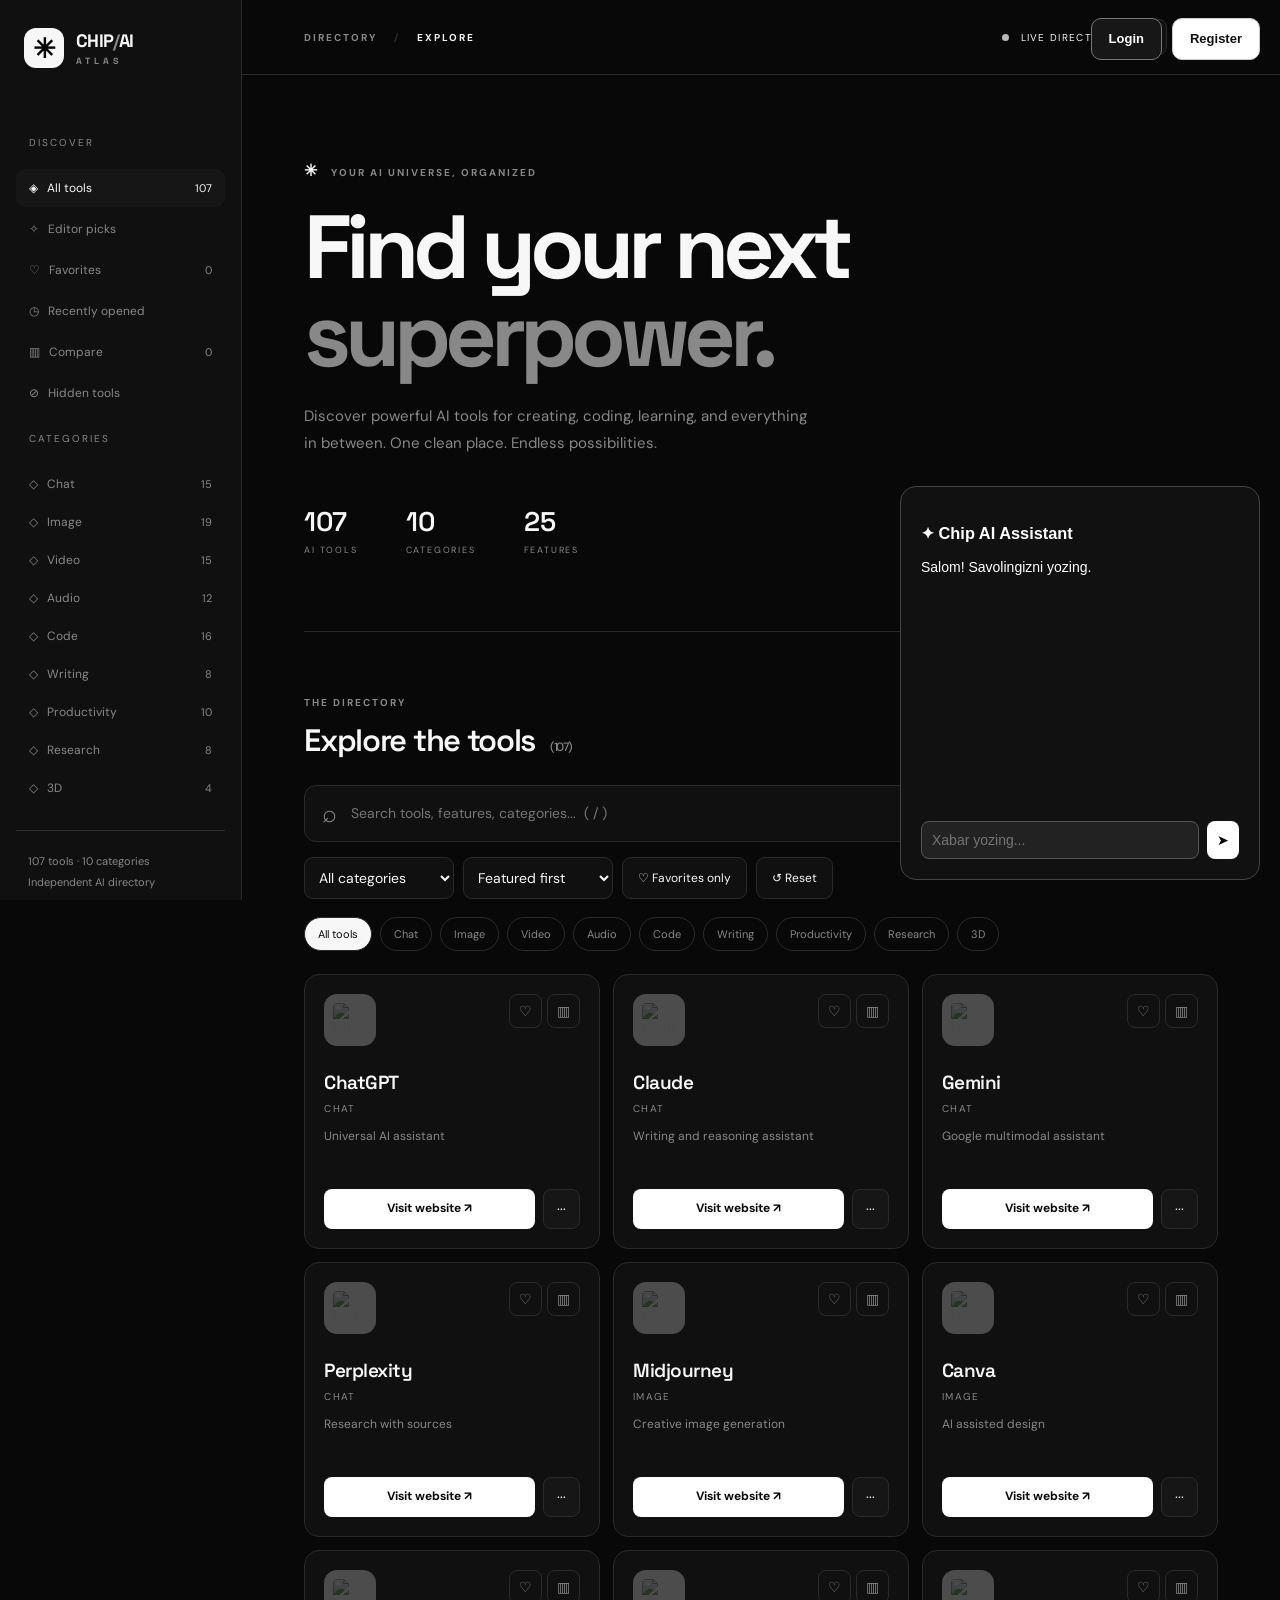
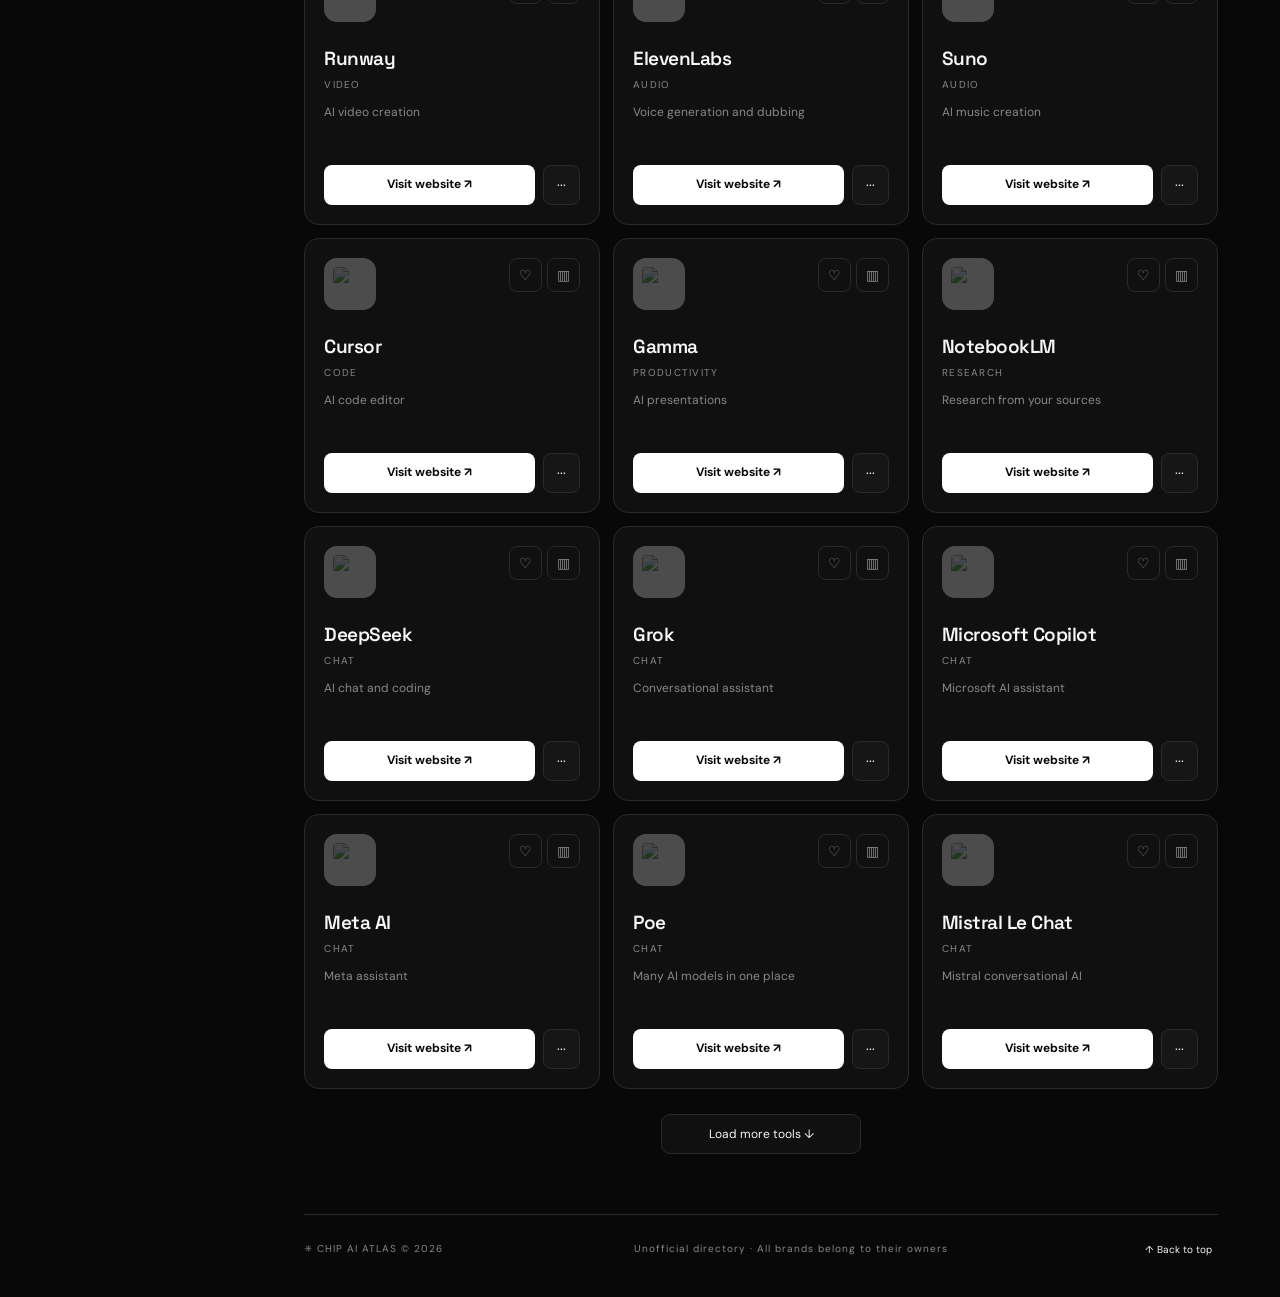
==== commit fef47328: "Fix HTML structure and update metadata" ====
--- a/index.html
+++ b/index.html
@@ -1 +1 @@
-<!doctype html><html lang="uz"><head><link rel="canonical" href="https://chip-jet.vercel.app/"><link rel="icon" type="image/png" href="/favicon.png"><meta name="keywords" content="Chip AI, Chip AI Atlas, sun'iy intellekt, bepul AI, eng yaxshi AI saytlar, AI tools, free AI tools, ChatGPT alternatives, AI video generator, AI image generator, AI tools Uzbekistan"><meta name="google-site-verification" content="1nu8zFfGNVBRertz_IDqaWY7ggUplsk5bLXLqjH9p_g" /><meta charset="utf-8"><meta name="viewport" content="width=device-width,initial-scale=1"><meta name="theme-color" content="#0a0a0a"><meta name="description" content="Chip AI Atlas — 100 dan ortiq AI vositalari katalogi. Qidirish, solishtirish va saqlash."><title>Chip AI Atlas — Discover AI Tools</title><link rel="stylesheet" href="style.css"></head><body><div class="app"><aside class="sidebar"><a class="brand" href="/" aria-label="Chip AI Atlas"><span class="mark">✳</span><span>CHIP<span class="muted">/</span>AI <small>ATLAS</small></span></a><div class="sidetitle">DISCOVER</div><button class="nav active" data-view="all">◈ &nbsp; All tools <span id="sidecount"></span></button><button class="nav" data-view="featured">✧ &nbsp; Editor picks</button><button class="nav" data-view="favorites">♡ &nbsp; Favorites <span id="favcount">0</span></button><button class="nav" data-view="recent">◷ &nbsp; Recently opened</button><button class="nav" data-view="compare">▥ &nbsp; Compare <span id="comparecount">0</span></button><button class="nav" data-view="hidden">⊘ &nbsp; Hidden tools</button><div class="sidetitle">CATEGORIES</div><div id="sidecats"></div><div class="sidebarbottom"><div class="sideinfo">107 tools · 10 categories<br>Independent AI directory</div><button id="theme" class="sidebtn">◐ &nbsp; Invert theme</button><button id="help" class="sidebtn">? &nbsp; Shortcuts & features</button></div></aside><main class="content"><header class="top"><button id="mobilemenu" class="mobilemenu">☰</button><div class="breadcrumb">DIRECTORY <span>/</span> <b id="viewtitle">EXPLORE</b></div><div class="topactions"><span class="statusdot"></span><span class="toplabel">LIVE DIRECTORY</span><button id="compact" class="tinybtn" title="Compact mode">▦</button><button id="layout" class="tinybtn" title="Grid/list">☷</button></div></header><div class="inner"><section class="hero"><div class="eyebrow"><span class="spark">✳</span> YOUR AI UNIVERSE, ORGANIZED</div><h1>Find your next<br><em>superpower.</em></h1><p>Discover powerful AI tools for creating, coding, learning, and everything in between. One clean place. Endless possibilities.</p><div class="herometrics"><span><strong id="totalcount">107</strong><small>AI TOOLS</small></span><span><strong>10</strong><small>CATEGORIES</small></span><span><strong>25</strong><small>FEATURES</small></span></div></section><section class="explore"><div class="sectionhead"><div><span class="eyebrow">THE DIRECTORY</span><h2>Explore the tools <span id="resultcount"></span></h2></div><div class="headerbuttons"><button id="random" class="outline">⚄ Surprise me</button><button id="export" class="outline">↓ Export</button></div></div><div class="searchbar"><span>⌕</span><input id="search" type="search" placeholder="Search tools, features, categories...  ( / )" autocomplete="off"><button id="clearsearch" title="Clear search">×</button></div><div class="filters"><select id="category" aria-label="Category"><option value="all">All categories</option></select><select id="sort" aria-label="Sort"><option value="default">Featured first</option><option value="az">Name A–Z</option><option value="za">Name Z–A</option><option value="category">By category</option></select><button id="onlyfav" class="filterbtn">♡ Favorites only</button><button id="reset" class="filterbtn">↺ Reset</button></div><div id="chips" class="chips"></div><div id="cards" class="cards"></div><div id="empty" class="empty" hidden><b>Nothing found.</b><p>Try another search or reset your filters.</p><button id="emptyreset" class="outline">Reset filters</button></div><div class="morewrap"><button id="more" class="outline more">Load more tools ↓</button></div></section><footer><span>✳ CHIP AI ATLAS © 2026</span><span>Unofficial directory · All brands belong to their owners</span><button id="topbtn">↑ Back to top</button></footer></div></main></div><dialog id="modal"><div class="modalhead"><h2 id="modaltitle">Tool details</h2><button id="closemodal" class="tinybtn">×</button></div><div id="modalbody"></div></dialog><dialog id="settingsmodal"><div class="modalhead"><h2>Workspace tools</h2><button id="closesettings" class="tinybtn">×</button></div><div class="settingsbody"><p>Shortcuts: <kbd>/</kbd> search · <kbd>Esc</kbd> close · <kbd>R</kbd> random tool.</p><div class="settinggrid"><button id="copycollection">Copy favorites links</button><button id="exportjson">Export saved data</button><button id="importbtn">Import saved data</button><button id="restorehidden">Restore hidden tools</button><button id="clearrecent">Clear recent history</button><button id="clearcompare">Clear comparison</button><button id="sharepage">Share directory</button><button id="submittool">Suggest a tool</button></div><input id="importfile" type="file" accept="application/json" hidden><p class="hint">Favorites, notes and preferences are saved only in this browser. Logos load from external favicon services.</p></div></dialog><div id="toast" role="status" aria-live="polite"></div><script src="app.js"></script><div id="chip-ai-chat" style="position:fixed;bottom:20px;right:20px;width:min(360px,calc(100vw - 40px));background:#111;color:white;padding:20px;border:1px solid #444;border-radius:16px;z-index:9999;box-sizing:border-box;font-family:Arial,sans-serif"><h3>✦ Chip AI Assistant</h3><div id="chip-ai-messages" style="height:250px;overflow-y:auto;white-space:pre-wrap;overflow-wrap:anywhere">Salom! Savolingizni yozing.</div><form id="chip-ai-form" style="display:flex;gap:8px;margin-top:12px"><input id="chip-ai-input" placeholder="Xabar yozing..." maxlength="4000" required style="flex:1;min-width:0;padding:10px;border-radius:8px;border:1px solid #555;background:#222;color:white"><button id="chip-ai-send" type="submit" style="padding:10px;border:0;border-radius:8px;background:white;color:black;cursor:pointer">➤</button></form></div><script>(()=>{const form=document.getElementById("chip-ai-form"),input=document.getElementById("chip-ai-input"),messages=document.getElementById("chip-ai-messages"),button=document.getElementById("chip-ai-send");form.addEventListener("submit",async e=>{e.preventDefault();const message=input.value.trim();if(!message)return;input.value="";button.disabled=true;const user=document.createElement("p");user.textContent="Siz: "+message;messages.appendChild(user);const ai=document.createElement("p");ai.textContent="Chip AI: Javob tayyorlanmoqda...";messages.appendChild(ai);try{const response=await fetch("/api/chat",{method:"POST",headers:{"Content-Type":"application/json"},body:JSON.stringify({message})});const data=await response.json();if(!response.ok)throw Error(data.error||"API xatosi");ai.textContent="Chip AI: "+(data.reply||"Javob kelmadi")}catch(error){ai.textContent="Chip AI: Xatolik yuz berdi. API sozlamalarini tekshiring."}finally{button.disabled=false;messages.scrollTop=messages.scrollHeight}})})();</script><style>#chip-auth-widget{position:fixed;bottom:20px;left:20px;z-index:2147483000;font-family:Arial,sans-serif}#chip-auth-widget *{box-sizing:border-box}#chip-auth-open{background:#171717!important;color:#fff!important;border:1px solid #555!important;border-radius:30px!important;padding:11px 17px!important;font-size:13px!important;font-weight:600!important;cursor:pointer!important;box-shadow:0 5px 20px #0005!important}#chip-auth-panel{position:fixed;inset:0;background:#000a;display:flex;align-items:center;justify-content:center;padding:16px;z-index:2147483001}#chip-auth-panel[hidden],#chip-auth-form[hidden],#chip-logout[hidden]{display:none!important}#chip-auth-card{position:relative;width:min(390px,100%);max-height:90vh;overflow-y:auto;background:#101010;color:#fff;border:1px solid #444;border-radius:22px;padding:27px;box-shadow:0 20px 80px #0009}#chip-auth-card h2{margin:0 0 10px;font-size:23px}#chip-auth-status{font-size:13px;color:#ccc;line-height:1.5;overflow-wrap:anywhere}#chip-auth-card input{display:block;width:100%;padding:13px;margin:12px 0;background:#202020!important;color:white!important;border:1px solid #555!important;border-radius:10px!important;outline:none;font-size:14px}#chip-auth-card input:focus{border-color:#fff!important}#chip-auth-actions{display:flex;gap:10px;margin-top:15px}#chip-auth-card button{cursor:pointer;border-radius:10px;padding:12px;font-weight:600}#chip-login{flex:1;background:#fff;color:#000;border:0}#chip-register{flex:1;background:#292929;color:white;border:1px solid #666}#chip-auth-close{position:absolute;right:16px;top:14px;background:transparent;color:white;border:0;font-size:23px}#chip-logout{background:#fff;color:#000;border:0;margin-top:12px;width:100%}<div id="chip-account-links" style="position:fixed;top:18px;right:20px;z-index:99999;display:flex;gap:9px;font-family:Arial,sans-serif"><a href="/login.html" style="display:inline-block;padding:11px 17px;border:1px solid #666;border-radius:10px;background:#171717;color:#fff;text-decoration:none;font-size:13px;font-weight:600">Login</a><a href="/register.html" style="display:inline-block;padding:11px 17px;border:1px solid #fff;border-radius:10px;background:#fff;color:#111;text-decoration:none;font-size:13px;font-weight:600">Register</a></div></script></script></body></html>
+<!doctype html><html lang="uz"><head><link rel="canonical" href="https://chip-jet.vercel.app/"><link rel="icon" type="image/png" href="/favicon.png"><meta name="keywords" content="Chip AI, Chip AI Atlas, sun'iy intellekt, bepul AI, eng yaxshi AI saytlar, AI tools, free AI tools, ChatGPT alternatives, AI video generator, AI image generator, AI tools Uzbekistan"><meta name="google-site-verification" content="1nu8zFfGNVBRertz_IDqaWY7ggUplsk5bLXLqjH9p_g" /><meta charset="utf-8"><meta name="viewport" content="width=device-width,initial-scale=1"><meta name="theme-color" content="#0a0a0a"><meta name="description" content="Chip AI Atlas — 100 dan ortiq AI vositalari katalogi. Qidirish, solishtirish va saqlash."><title>Chip AI Atlas — Discover AI Tools</title><link rel="stylesheet" href="style.css"></head><body><div class="app"><aside class="sidebar"><a class="brand" href="/" aria-label="Chip AI Atlas"><span class="mark">✳</span><span>CHIP<span class="muted">/</span>AI <small>ATLAS</small></span></a><div class="sidetitle">DISCOVER</div><button class="nav active" data-view="all">◈ &nbsp; All tools <span id="sidecount"></span></button><button class="nav" data-view="featured">✧ &nbsp; Editor picks</button><button class="nav" data-view="favorites">♡ &nbsp; Favorites <span id="favcount">0</span></button><button class="nav" data-view="recent">◷ &nbsp; Recently opened</button><button class="nav" data-view="compare">▥ &nbsp; Compare <span id="comparecount">0</span></button><button class="nav" data-view="hidden">⊘ &nbsp; Hidden tools</button><div class="sidetitle">CATEGORIES</div><div id="sidecats"></div><div class="sidebarbottom"><div class="sideinfo">107 tools · 10 categories<br>Independent AI directory</div><button id="theme" class="sidebtn">◐ &nbsp; Invert theme</button><button id="help" class="sidebtn">? &nbsp; Shortcuts & features</button></div></aside><main class="content"><header class="top"><button id="mobilemenu" class="mobilemenu">☰</button><div class="breadcrumb">DIRECTORY <span>/</span> <b id="viewtitle">EXPLORE</b></div><div class="topactions"><span class="statusdot"></span><span class="toplabel">LIVE DIRECTORY</span><button id="compact" class="tinybtn" title="Compact mode">▦</button><button id="layout" class="tinybtn" title="Grid/list">☷</button></div></header><div class="inner"><section class="hero"><div class="eyebrow"><span class="spark">✳</span> YOUR AI UNIVERSE, ORGANIZED</div><h1>Find your next<br><em>superpower.</em></h1><p>Discover powerful AI tools for creating, coding, learning, and everything in between. One clean place. Endless possibilities.</p><div class="herometrics"><span><strong id="totalcount">107</strong><small>AI TOOLS</small></span><span><strong>10</strong><small>CATEGORIES</small></span><span><strong>25</strong><small>FEATURES</small></span></div></section><section class="explore"><div class="sectionhead"><div><span class="eyebrow">THE DIRECTORY</span><h2>Explore the tools <span id="resultcount"></span></h2></div><div class="headerbuttons"><button id="random" class="outline">⚄ Surprise me</button><button id="export" class="outline">↓ Export</button></div></div><div class="searchbar"><span>⌕</span><input id="search" type="search" placeholder="Search tools, features, categories...  ( / )" autocomplete="off"><button id="clearsearch" title="Clear search">×</button></div><div class="filters"><select id="category" aria-label="Category"><option value="all">All categories</option></select><select id="sort" aria-label="Sort"><option value="default">Featured first</option><option value="az">Name A–Z</option><option value="za">Name Z–A</option><option value="category">By category</option></select><button id="onlyfav" class="filterbtn">♡ Favorites only</button><button id="reset" class="filterbtn">↺ Reset</button></div><div id="chips" class="chips"></div><div id="cards" class="cards"></div><div id="empty" class="empty" hidden><b>Nothing found.</b><p>Try another search or reset your filters.</p><button id="emptyreset" class="outline">Reset filters</button></div><div class="morewrap"><button id="more" class="outline more">Load more tools ↓</button></div></section><footer><span>✳ CHIP AI ATLAS © 2026</span><span>Unofficial directory · All brands belong to their owners</span><button id="topbtn">↑ Back to top</button></footer></div></main></div><dialog id="modal"><div class="modalhead"><h2 id="modaltitle">Tool details</h2><button id="closemodal" class="tinybtn">×</button></div><div id="modalbody"></div></dialog><dialog id="settingsmodal"><div class="modalhead"><h2>Workspace tools</h2><button id="closesettings" class="tinybtn">×</button></div><div class="settingsbody"><p>Shortcuts: <kbd>/</kbd> search · <kbd>Esc</kbd> close · <kbd>R</kbd> random tool.</p><div class="settinggrid"><button id="copycollection">Copy favorites links</button><button id="exportjson">Export saved data</button><button id="importbtn">Import saved data</button><button id="restorehidden">Restore hidden tools</button><button id="clearrecent">Clear recent history</button><button id="clearcompare">Clear comparison</button><button id="sharepage">Share directory</button><button id="submittool">Suggest a tool</button></div><input id="importfile" type="file" accept="application/json" hidden><p class="hint">Favorites, notes and preferences are saved only in this browser. Logos load from external favicon services.</p></div></dialog><div id="toast" role="status" aria-live="polite"></div><script src="app.js"></script><div id="chip-ai-chat" style="position:fixed;bottom:20px;right:20px;width:min(360px,calc(100vw - 40px));background:#111;color:white;padding:20px;border:1px solid #444;border-radius:16px;z-index:9999;box-sizing:border-box;font-family:Arial,sans-serif"><h3>✦ Chip AI Assistant</h3><div id="chip-ai-messages" style="height:250px;overflow-y:auto;white-space:pre-wrap;overflow-wrap:anywhere">Salom! Savolingizni yozing.</div><form id="chip-ai-form" style="display:flex;gap:8px;margin-top:12px"><input id="chip-ai-input" placeholder="Xabar yozing..." maxlength="4000" required style="flex:1;min-width:0;padding:10px;border-radius:8px;border:1px solid #555;background:#222;color:white"><button id="chip-ai-send" type="submit" style="padding:10px;border:0;border-radius:8px;background:white;color:black;cursor:pointer">➤</button></form></div><script>(()=>{const form=document.getElementById("chip-ai-form"),input=document.getElementById("chip-ai-input"),messages=document.getElementById("chip-ai-messages"),button=document.getElementById("chip-ai-send");form.addEventListener("submit",async e=>{e.preventDefault();const message=input.value.trim();if(!message)return;input.value="";button.disabled=true;const user=document.createElement("p");user.textContent="Siz: "+message;messages.appendChild(user);const ai=document.createElement("p");ai.textContent="Chip AI: Javob tayyorlanmoqda...";messages.appendChild(ai);try{const response=await fetch("/api/chat",{method:"POST",headers:{"Content-Type":"application/json"},body:JSON.stringify({message})});const data=await response.json();if(!response.ok)throw Error(data.error||"API xatosi");ai.textContent="Chip AI: "+(data.reply||"Javob kelmadi")}catch(error){ai.textContent="Chip AI: Xatolik yuz berdi. API sozlamalarini tekshiring."}finally{button.disabled=false;messages.scrollTop=messages.scrollHeight}})})();</script><style>#chip-account-links{position:fixed!important;top:18px!important;right:20px!important;z-index:2147483647!important;display:flex!important;gap:10px!important;align-items:center!important;font-family:Arial,sans-serif!important}#chip-account-links a{display:inline-block!important;padding:11px 17px!important;border-radius:10px!important;text-decoration:none!important;font-size:13px!important;font-weight:600!important;line-height:1.4!important;white-space:nowrap!important}#chip-account-login{background:#171717!important;color:#fff!important;border:1px solid #777!important}#chip-account-register{background:#fff!important;color:#111!important;border:1px solid #ccc!important}@media(max-width:600px){#chip-account-links{top:12px!important;right:10px!important;gap:5px!important}#chip-account-links a{padding:8px 10px!important;font-size:11px!important}}</style><div id="chip-account-links"><a id="chip-account-login" href="/login.html">Login</a><a id="chip-account-register" href="/register.html">Register</a></div></body></html>
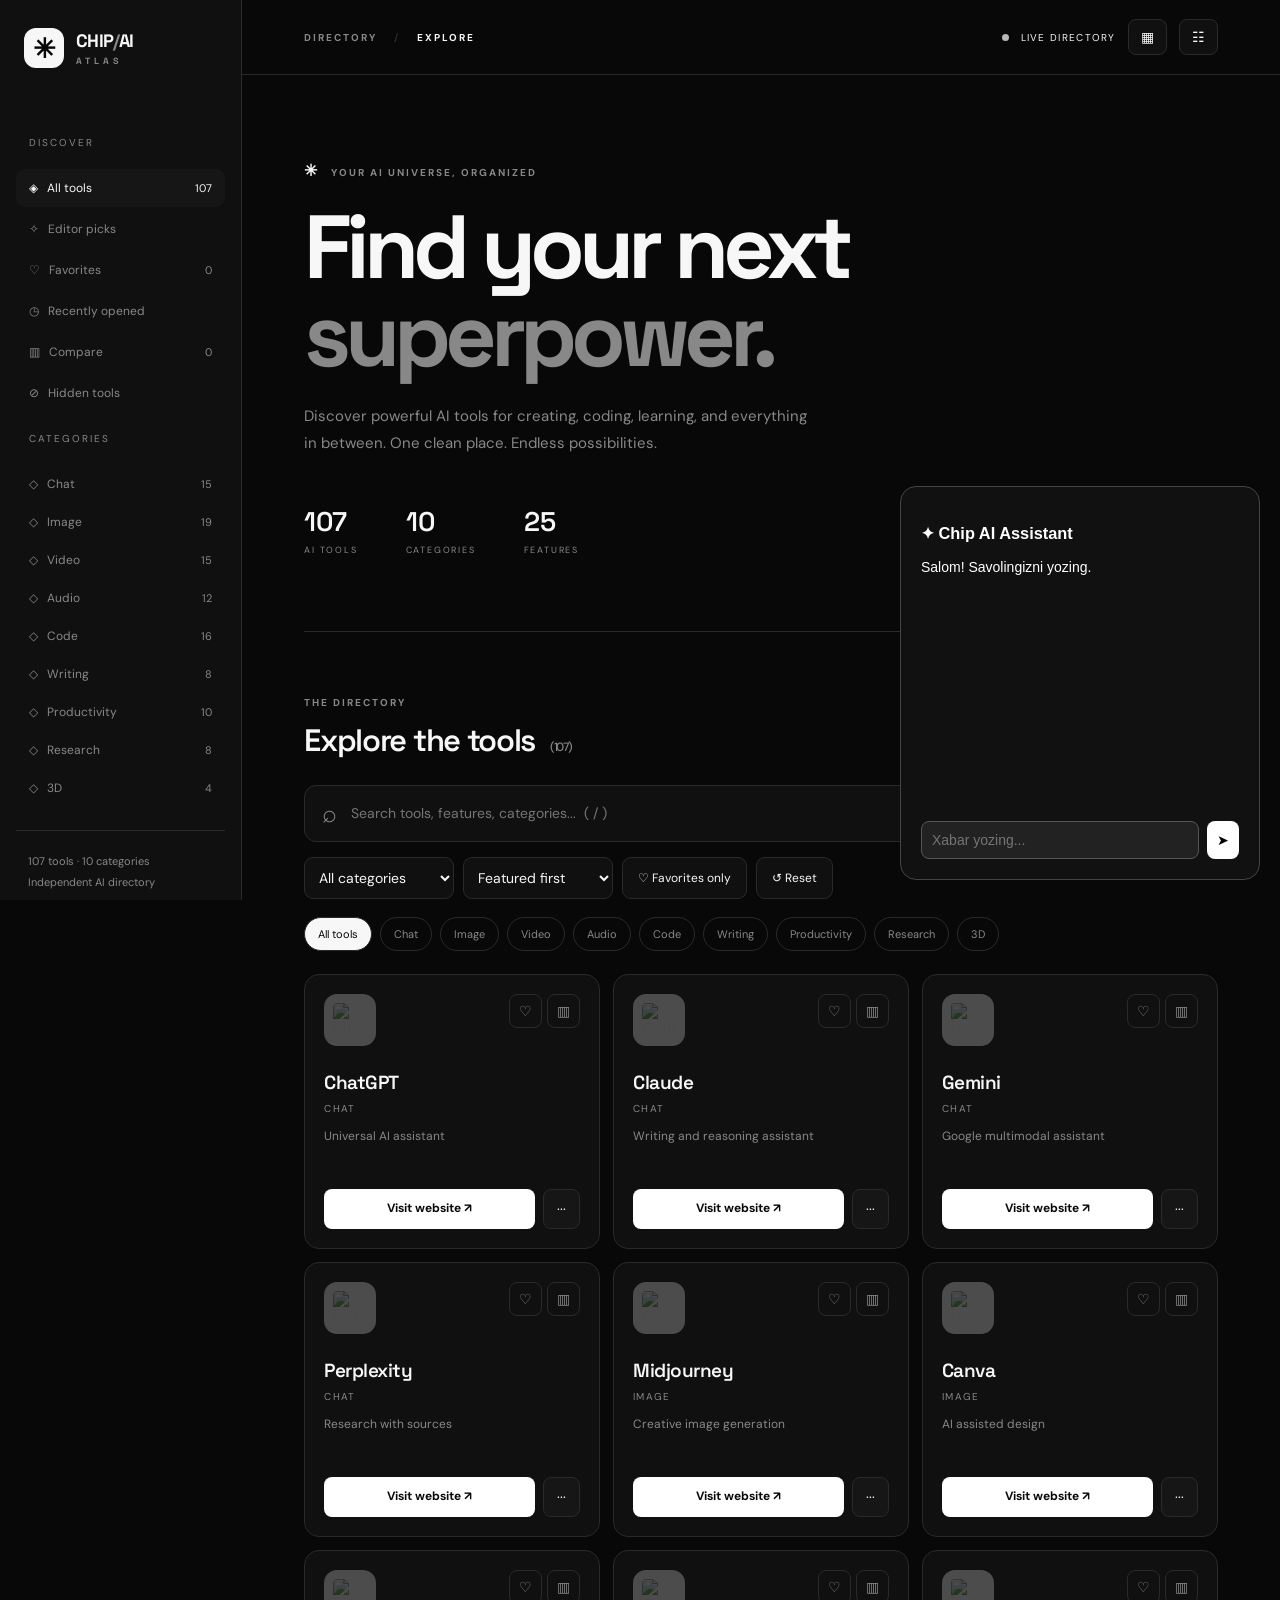
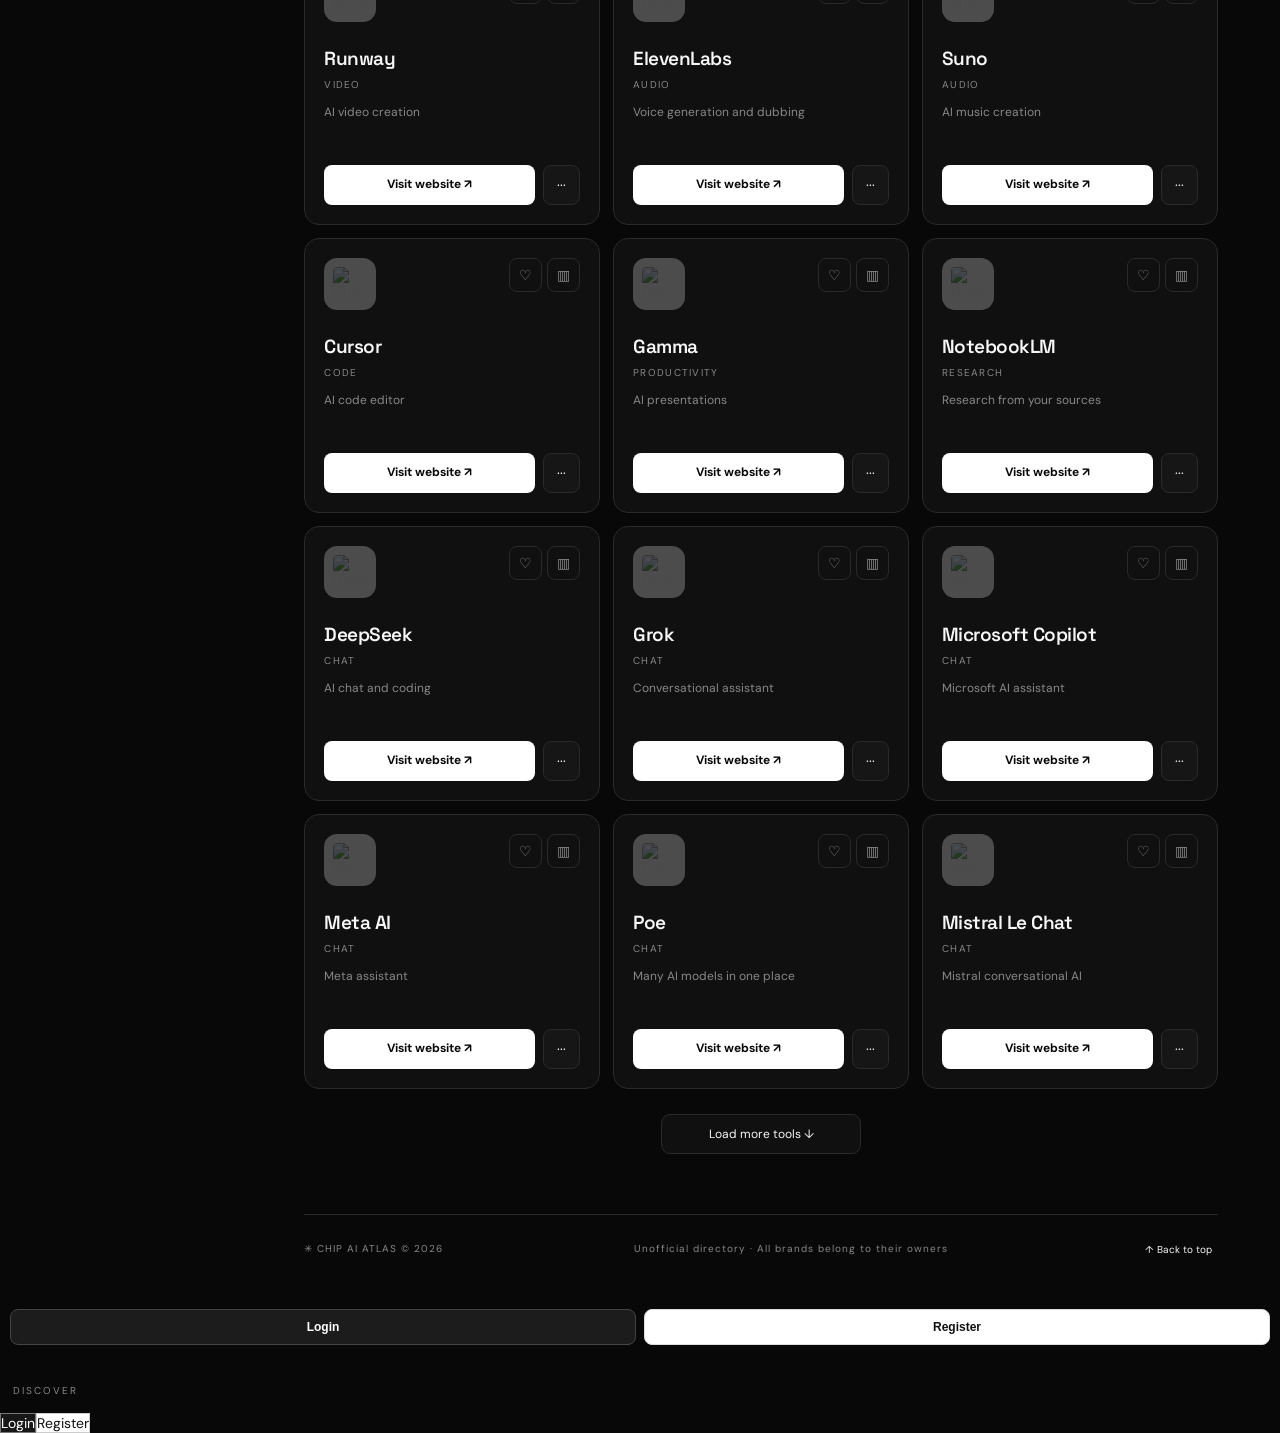
==== commit 2ac6f4b2: "Update index.html structure and content" ====
--- a/index.html
+++ b/index.html
@@ -1 +1 @@
-<!doctype html><html lang="uz"><head><link rel="canonical" href="https://chip-jet.vercel.app/"><link rel="icon" type="image/png" href="/favicon.png"><meta name="keywords" content="Chip AI, Chip AI Atlas, sun'iy intellekt, bepul AI, eng yaxshi AI saytlar, AI tools, free AI tools, ChatGPT alternatives, AI video generator, AI image generator, AI tools Uzbekistan"><meta name="google-site-verification" content="1nu8zFfGNVBRertz_IDqaWY7ggUplsk5bLXLqjH9p_g" /><meta charset="utf-8"><meta name="viewport" content="width=device-width,initial-scale=1"><meta name="theme-color" content="#0a0a0a"><meta name="description" content="Chip AI Atlas — 100 dan ortiq AI vositalari katalogi. Qidirish, solishtirish va saqlash."><title>Chip AI Atlas — Discover AI Tools</title><link rel="stylesheet" href="style.css"></head><body><div class="app"><aside class="sidebar"><a class="brand" href="/" aria-label="Chip AI Atlas"><span class="mark">✳</span><span>CHIP<span class="muted">/</span>AI <small>ATLAS</small></span></a><div class="sidetitle">DISCOVER</div><button class="nav active" data-view="all">◈ &nbsp; All tools <span id="sidecount"></span></button><button class="nav" data-view="featured">✧ &nbsp; Editor picks</button><button class="nav" data-view="favorites">♡ &nbsp; Favorites <span id="favcount">0</span></button><button class="nav" data-view="recent">◷ &nbsp; Recently opened</button><button class="nav" data-view="compare">▥ &nbsp; Compare <span id="comparecount">0</span></button><button class="nav" data-view="hidden">⊘ &nbsp; Hidden tools</button><div class="sidetitle">CATEGORIES</div><div id="sidecats"></div><div class="sidebarbottom"><div class="sideinfo">107 tools · 10 categories<br>Independent AI directory</div><button id="theme" class="sidebtn">◐ &nbsp; Invert theme</button><button id="help" class="sidebtn">? &nbsp; Shortcuts & features</button></div></aside><main class="content"><header class="top"><button id="mobilemenu" class="mobilemenu">☰</button><div class="breadcrumb">DIRECTORY <span>/</span> <b id="viewtitle">EXPLORE</b></div><div class="topactions"><span class="statusdot"></span><span class="toplabel">LIVE DIRECTORY</span><button id="compact" class="tinybtn" title="Compact mode">▦</button><button id="layout" class="tinybtn" title="Grid/list">☷</button></div></header><div class="inner"><section class="hero"><div class="eyebrow"><span class="spark">✳</span> YOUR AI UNIVERSE, ORGANIZED</div><h1>Find your next<br><em>superpower.</em></h1><p>Discover powerful AI tools for creating, coding, learning, and everything in between. One clean place. Endless possibilities.</p><div class="herometrics"><span><strong id="totalcount">107</strong><small>AI TOOLS</small></span><span><strong>10</strong><small>CATEGORIES</small></span><span><strong>25</strong><small>FEATURES</small></span></div></section><section class="explore"><div class="sectionhead"><div><span class="eyebrow">THE DIRECTORY</span><h2>Explore the tools <span id="resultcount"></span></h2></div><div class="headerbuttons"><button id="random" class="outline">⚄ Surprise me</button><button id="export" class="outline">↓ Export</button></div></div><div class="searchbar"><span>⌕</span><input id="search" type="search" placeholder="Search tools, features, categories...  ( / )" autocomplete="off"><button id="clearsearch" title="Clear search">×</button></div><div class="filters"><select id="category" aria-label="Category"><option value="all">All categories</option></select><select id="sort" aria-label="Sort"><option value="default">Featured first</option><option value="az">Name A–Z</option><option value="za">Name Z–A</option><option value="category">By category</option></select><button id="onlyfav" class="filterbtn">♡ Favorites only</button><button id="reset" class="filterbtn">↺ Reset</button></div><div id="chips" class="chips"></div><div id="cards" class="cards"></div><div id="empty" class="empty" hidden><b>Nothing found.</b><p>Try another search or reset your filters.</p><button id="emptyreset" class="outline">Reset filters</button></div><div class="morewrap"><button id="more" class="outline more">Load more tools ↓</button></div></section><footer><span>✳ CHIP AI ATLAS © 2026</span><span>Unofficial directory · All brands belong to their owners</span><button id="topbtn">↑ Back to top</button></footer></div></main></div><dialog id="modal"><div class="modalhead"><h2 id="modaltitle">Tool details</h2><button id="closemodal" class="tinybtn">×</button></div><div id="modalbody"></div></dialog><dialog id="settingsmodal"><div class="modalhead"><h2>Workspace tools</h2><button id="closesettings" class="tinybtn">×</button></div><div class="settingsbody"><p>Shortcuts: <kbd>/</kbd> search · <kbd>Esc</kbd> close · <kbd>R</kbd> random tool.</p><div class="settinggrid"><button id="copycollection">Copy favorites links</button><button id="exportjson">Export saved data</button><button id="importbtn">Import saved data</button><button id="restorehidden">Restore hidden tools</button><button id="clearrecent">Clear recent history</button><button id="clearcompare">Clear comparison</button><button id="sharepage">Share directory</button><button id="submittool">Suggest a tool</button></div><input id="importfile" type="file" accept="application/json" hidden><p class="hint">Favorites, notes and preferences are saved only in this browser. Logos load from external favicon services.</p></div></dialog><div id="toast" role="status" aria-live="polite"></div><script src="app.js"></script><div id="chip-ai-chat" style="position:fixed;bottom:20px;right:20px;width:min(360px,calc(100vw - 40px));background:#111;color:white;padding:20px;border:1px solid #444;border-radius:16px;z-index:9999;box-sizing:border-box;font-family:Arial,sans-serif"><h3>✦ Chip AI Assistant</h3><div id="chip-ai-messages" style="height:250px;overflow-y:auto;white-space:pre-wrap;overflow-wrap:anywhere">Salom! Savolingizni yozing.</div><form id="chip-ai-form" style="display:flex;gap:8px;margin-top:12px"><input id="chip-ai-input" placeholder="Xabar yozing..." maxlength="4000" required style="flex:1;min-width:0;padding:10px;border-radius:8px;border:1px solid #555;background:#222;color:white"><button id="chip-ai-send" type="submit" style="padding:10px;border:0;border-radius:8px;background:white;color:black;cursor:pointer">➤</button></form></div><script>(()=>{const form=document.getElementById("chip-ai-form"),input=document.getElementById("chip-ai-input"),messages=document.getElementById("chip-ai-messages"),button=document.getElementById("chip-ai-send");form.addEventListener("submit",async e=>{e.preventDefault();const message=input.value.trim();if(!message)return;input.value="";button.disabled=true;const user=document.createElement("p");user.textContent="Siz: "+message;messages.appendChild(user);const ai=document.createElement("p");ai.textContent="Chip AI: Javob tayyorlanmoqda...";messages.appendChild(ai);try{const response=await fetch("/api/chat",{method:"POST",headers:{"Content-Type":"application/json"},body:JSON.stringify({message})});const data=await response.json();if(!response.ok)throw Error(data.error||"API xatosi");ai.textContent="Chip AI: "+(data.reply||"Javob kelmadi")}catch(error){ai.textContent="Chip AI: Xatolik yuz berdi. API sozlamalarini tekshiring."}finally{button.disabled=false;messages.scrollTop=messages.scrollHeight}})})();</script><style>#chip-account-links{position:fixed!important;top:18px!important;right:20px!important;z-index:2147483647!important;display:flex!important;gap:10px!important;align-items:center!important;font-family:Arial,sans-serif!important}#chip-account-links a{display:inline-block!important;padding:11px 17px!important;border-radius:10px!important;text-decoration:none!important;font-size:13px!important;font-weight:600!important;line-height:1.4!important;white-space:nowrap!important}#chip-account-login{background:#171717!important;color:#fff!important;border:1px solid #777!important}#chip-account-register{background:#fff!important;color:#111!important;border:1px solid #ccc!important}@media(max-width:600px){#chip-account-links{top:12px!important;right:10px!important;gap:5px!important}#chip-account-links a{padding:8px 10px!important;font-size:11px!important}}</style><div id="chip-account-links"><a id="chip-account-login" href="/login.html">Login</a><a id="chip-account-register" href="/register.html">Register</a></div></body></html>
+<!doctype html><html lang="uz"><head><link rel="canonical" href="https://chip-jet.vercel.app/"><link rel="icon" type="image/png" href="/favicon.png"><meta name="keywords" content="Chip AI, Chip AI Atlas, sun'iy intellekt, bepul AI, eng yaxshi AI saytlar, AI tools, free AI tools, ChatGPT alternatives, AI video generator, AI image generator, AI tools Uzbekistan"><meta name="google-site-verification" content="1nu8zFfGNVBRertz_IDqaWY7ggUplsk5bLXLqjH9p_g" /><meta charset="utf-8"><meta name="viewport" content="width=device-width,initial-scale=1"><meta name="theme-color" content="#0a0a0a"><meta name="description" content="Chip AI Atlas — 100 dan ortiq AI vositalari katalogi. Qidirish, solishtirish va saqlash."><title>Chip AI Atlas — Discover AI Tools</title><link rel="stylesheet" href="style.css"></head><body><div class="app"><aside class="sidebar"><a class="brand" href="/" aria-label="Chip AI Atlas"><span class="mark">✳</span><span>CHIP<span class="muted">/</span>AI <small>ATLAS</small></span></a><div class="sidetitle">DISCOVER</div><button class="nav active" data-view="all">◈ &nbsp; All tools <span id="sidecount"></span></button><button class="nav" data-view="featured">✧ &nbsp; Editor picks</button><button class="nav" data-view="favorites">♡ &nbsp; Favorites <span id="favcount">0</span></button><button class="nav" data-view="recent">◷ &nbsp; Recently opened</button><button class="nav" data-view="compare">▥ &nbsp; Compare <span id="comparecount">0</span></button><button class="nav" data-view="hidden">⊘ &nbsp; Hidden tools</button><div class="sidetitle">CATEGORIES</div><div id="sidecats"></div><div class="sidebarbottom"><div class="sideinfo">107 tools · 10 categories<br>Independent AI directory</div><button id="theme" class="sidebtn">◐ &nbsp; Invert theme</button><button id="help" class="sidebtn">? &nbsp; Shortcuts & features</button></div></aside><main class="content"><header class="top"><button id="mobilemenu" class="mobilemenu">☰</button><div class="breadcrumb">DIRECTORY <span>/</span> <b id="viewtitle">EXPLORE</b></div><div class="topactions"><span class="statusdot"></span><span class="toplabel">LIVE DIRECTORY</span><button id="compact" class="tinybtn" title="Compact mode">▦</button><button id="layout" class="tinybtn" title="Grid/list">☷</button></div></header><div class="inner"><section class="hero"><div class="eyebrow"><span class="spark">✳</span> YOUR AI UNIVERSE, ORGANIZED</div><h1>Find your next<br><em>superpower.</em></h1><p>Discover powerful AI tools for creating, coding, learning, and everything in between. One clean place. Endless possibilities.</p><div class="herometrics"><span><strong id="totalcount">107</strong><small>AI TOOLS</small></span><span><strong>10</strong><small>CATEGORIES</small></span><span><strong>25</strong><small>FEATURES</small></span></div></section><section class="explore"><div class="sectionhead"><div><span class="eyebrow">THE DIRECTORY</span><h2>Explore the tools <span id="resultcount"></span></h2></div><div class="headerbuttons"><button id="random" class="outline">⚄ Surprise me</button><button id="export" class="outline">↓ Export</button></div></div><div class="searchbar"><span>⌕</span><input id="search" type="search" placeholder="Search tools, features, categories...  ( / )" autocomplete="off"><button id="clearsearch" title="Clear search">×</button></div><div class="filters"><select id="category" aria-label="Category"><option value="all">All categories</option></select><select id="sort" aria-label="Sort"><option value="default">Featured first</option><option value="az">Name A–Z</option><option value="za">Name Z–A</option><option value="category">By category</option></select><button id="onlyfav" class="filterbtn">♡ Favorites only</button><button id="reset" class="filterbtn">↺ Reset</button></div><div id="chips" class="chips"></div><div id="cards" class="cards"></div><div id="empty" class="empty" hidden><b>Nothing found.</b><p>Try another search or reset your filters.</p><button id="emptyreset" class="outline">Reset filters</button></div><div class="morewrap"><button id="more" class="outline more">Load more tools ↓</button></div></section><footer><span>✳ CHIP AI ATLAS © 2026</span><span>Unofficial directory · All brands belong to their owners</span><button id="topbtn">↑ Back to top</button></footer></div></main></div><dialog id="modal"><div class="modalhead"><h2 id="modaltitle">Tool details</h2><button id="closemodal" class="tinybtn">×</button></div><div id="modalbody"></div></dialog><dialog id="settingsmodal"><div class="modalhead"><h2>Workspace tools</h2><button id="closesettings" class="tinybtn">×</button></div><div class="settingsbody"><p>Shortcuts: <kbd>/</kbd> search · <kbd>Esc</kbd> close · <kbd>R</kbd> random tool.</p><div class="settinggrid"><button id="copycollection">Copy favorites links</button><button id="exportjson">Export saved data</button><button id="importbtn">Import saved data</button><button id="restorehidden">Restore hidden tools</button><button id="clearrecent">Clear recent history</button><button id="clearcompare">Clear comparison</button><button id="sharepage">Share directory</button><button id="submittool">Suggest a tool</button></div><input id="importfile" type="file" accept="application/json" hidden><p class="hint">Favorites, notes and preferences are saved only in this browser. Logos load from external favicon services.</p></div></dialog><div id="toast" role="status" aria-live="polite"></div><script src="app.js"></script><div id="chip-ai-chat" style="position:fixed;bottom:20px;right:20px;width:min(360px,calc(100vw - 40px));background:#111;color:white;padding:20px;border:1px solid #444;border-radius:16px;z-index:9999;box-sizing:border-box;font-family:Arial,sans-serif"><h3>✦ Chip AI Assistant</h3><div id="chip-ai-messages" style="height:250px;overflow-y:auto;white-space:pre-wrap;overflow-wrap:anywhere">Salom! Savolingizni yozing.</div><form id="chip-ai-form" style="display:flex;gap:8px;margin-top:12px"><input id="chip-ai-input" placeholder="Xabar yozing..." maxlength="4000" required style="flex:1;min-width:0;padding:10px;border-radius:8px;border:1px solid #555;background:#222;color:white"><button id="chip-ai-send" type="submit" style="padding:10px;border:0;border-radius:8px;background:white;color:black;cursor:pointer">➤</button></form></div><script>(()=>{const form=document.getElementById("chip-ai-form"),input=document.getElementById("chip-ai-input"),messages=document.getElementById("chip-ai-messages"),button=document.getElementById("chip-ai-send");form.addEventListener("submit",async e=>{e.preventDefault();const message=input.value.trim();if(!message)return;input.value="";button.disabled=true;const user=document.createElement("p");user.textContent="Siz: "+message;messages.appendChild(user);const ai=document.createElement("p");ai.textContent="Chip AI: Javob tayyorlanmoqda...";messages.appendChild(ai);try{const response=await fetch("/api/chat",{method:"POST",headers:{"Content-Type":"application/json"},body:JSON.stringify({message})});const data=await response.json();if(!response.ok)throw Error(data.error||"API xatosi");ai.textContent="Chip AI: "+(data.reply||"Javob kelmadi")}catch(error){ai.textContent="Chip AI: Xatolik yuz berdi. API sozlamalarini tekshiring."}finally{button.disabled=false;messages.scrollTop=messages.scrollHeight}})})();</script><style>#chip-account-links{position:fixed!important;top:18px!important;right:20px!important;z-index:2147483647!important;display:flex!important;gap:10px!important;align-items:center!important;font-family:Arial,sans-serif!important}#chip-account-links a{display:inline-block!important;padding:11px 17px!important;border-radius:10px!important;text-decoration:none!important;font-size:13px!important;font-weight:600!important;line-height:1.4!important;white-space:nowrap!important}#chip-account-login{background:#171717!important;color:#fff!important;border:1px solid #777!important}#chip-account-register{background:#fff!important;color:#111!important;border:1px solid #ccc!important}@media(max-width:600px){#chip-account-links{top:12px!important;right:10px!important;gap:5px!important}#chip-account-links a{padding:8px 10px!important;font-size:11px!important}}</style><div id="chip-auth-menu" style="display:flex;gap:8px;padding:12px 10px 22px;width:100%;box-sizing:border-box"><a href="/login.html" style="flex:1;text-align:center;padding:10px 4px;background:#1c1c1c;color:#fff;border:1px solid #444;border-radius:8px;text-decoration:none;font:600 12px Arial,sans-serif">Login</a><a href="/register.html" style="flex:1;text-align:center;padding:10px 4px;background:#fff;color:#111;border:1px solid #ddd;border-radius:8px;text-decoration:none;font:600 12px Arial,sans-serif">Register</a></div><div class="sidetitle">DISCOVER</div><a id="chip-account-login" href="/login.html">Login</a><a id="chip-account-register" href="/register.html">Register</a></div></body></html>
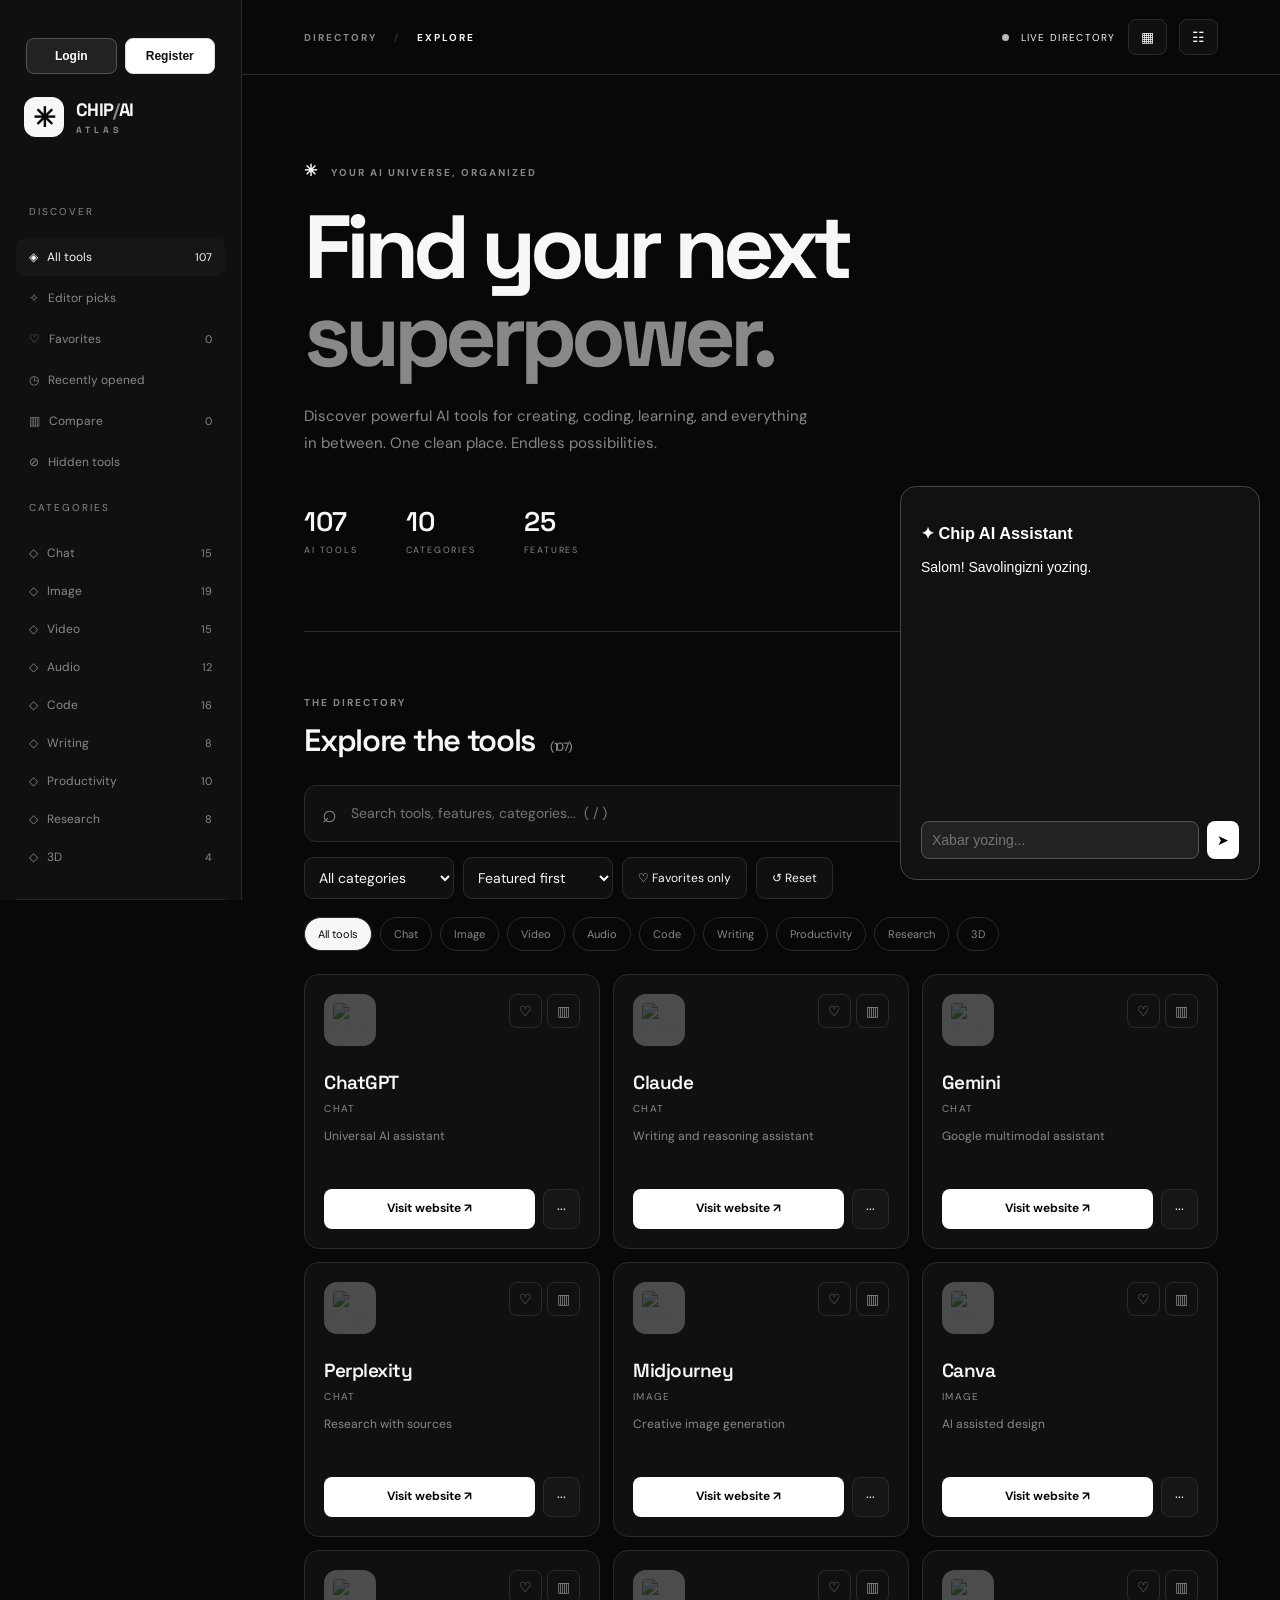
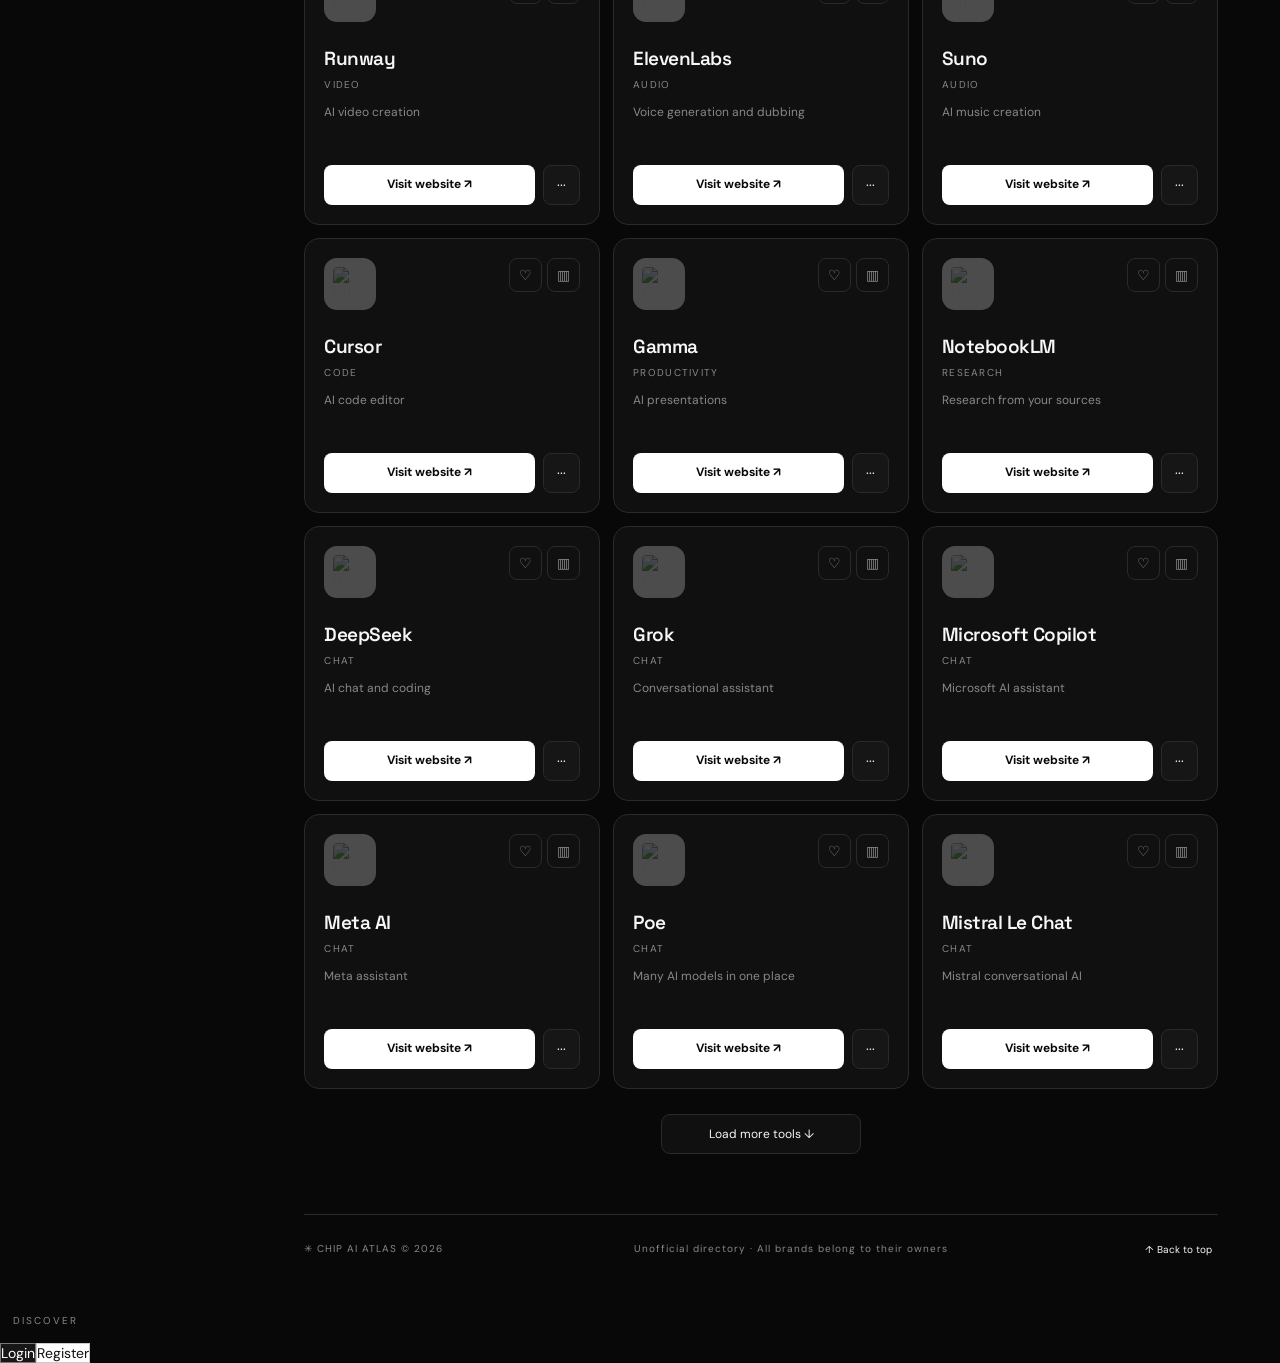
==== commit c4da84a3: "Refactor index.html structure and layout" ====
--- a/index.html
+++ b/index.html
@@ -1 +1 @@
-<!doctype html><html lang="uz"><head><link rel="canonical" href="https://chip-jet.vercel.app/"><link rel="icon" type="image/png" href="/favicon.png"><meta name="keywords" content="Chip AI, Chip AI Atlas, sun'iy intellekt, bepul AI, eng yaxshi AI saytlar, AI tools, free AI tools, ChatGPT alternatives, AI video generator, AI image generator, AI tools Uzbekistan"><meta name="google-site-verification" content="1nu8zFfGNVBRertz_IDqaWY7ggUplsk5bLXLqjH9p_g" /><meta charset="utf-8"><meta name="viewport" content="width=device-width,initial-scale=1"><meta name="theme-color" content="#0a0a0a"><meta name="description" content="Chip AI Atlas — 100 dan ortiq AI vositalari katalogi. Qidirish, solishtirish va saqlash."><title>Chip AI Atlas — Discover AI Tools</title><link rel="stylesheet" href="style.css"></head><body><div class="app"><aside class="sidebar"><a class="brand" href="/" aria-label="Chip AI Atlas"><span class="mark">✳</span><span>CHIP<span class="muted">/</span>AI <small>ATLAS</small></span></a><div class="sidetitle">DISCOVER</div><button class="nav active" data-view="all">◈ &nbsp; All tools <span id="sidecount"></span></button><button class="nav" data-view="featured">✧ &nbsp; Editor picks</button><button class="nav" data-view="favorites">♡ &nbsp; Favorites <span id="favcount">0</span></button><button class="nav" data-view="recent">◷ &nbsp; Recently opened</button><button class="nav" data-view="compare">▥ &nbsp; Compare <span id="comparecount">0</span></button><button class="nav" data-view="hidden">⊘ &nbsp; Hidden tools</button><div class="sidetitle">CATEGORIES</div><div id="sidecats"></div><div class="sidebarbottom"><div class="sideinfo">107 tools · 10 categories<br>Independent AI directory</div><button id="theme" class="sidebtn">◐ &nbsp; Invert theme</button><button id="help" class="sidebtn">? &nbsp; Shortcuts & features</button></div></aside><main class="content"><header class="top"><button id="mobilemenu" class="mobilemenu">☰</button><div class="breadcrumb">DIRECTORY <span>/</span> <b id="viewtitle">EXPLORE</b></div><div class="topactions"><span class="statusdot"></span><span class="toplabel">LIVE DIRECTORY</span><button id="compact" class="tinybtn" title="Compact mode">▦</button><button id="layout" class="tinybtn" title="Grid/list">☷</button></div></header><div class="inner"><section class="hero"><div class="eyebrow"><span class="spark">✳</span> YOUR AI UNIVERSE, ORGANIZED</div><h1>Find your next<br><em>superpower.</em></h1><p>Discover powerful AI tools for creating, coding, learning, and everything in between. One clean place. Endless possibilities.</p><div class="herometrics"><span><strong id="totalcount">107</strong><small>AI TOOLS</small></span><span><strong>10</strong><small>CATEGORIES</small></span><span><strong>25</strong><small>FEATURES</small></span></div></section><section class="explore"><div class="sectionhead"><div><span class="eyebrow">THE DIRECTORY</span><h2>Explore the tools <span id="resultcount"></span></h2></div><div class="headerbuttons"><button id="random" class="outline">⚄ Surprise me</button><button id="export" class="outline">↓ Export</button></div></div><div class="searchbar"><span>⌕</span><input id="search" type="search" placeholder="Search tools, features, categories...  ( / )" autocomplete="off"><button id="clearsearch" title="Clear search">×</button></div><div class="filters"><select id="category" aria-label="Category"><option value="all">All categories</option></select><select id="sort" aria-label="Sort"><option value="default">Featured first</option><option value="az">Name A–Z</option><option value="za">Name Z–A</option><option value="category">By category</option></select><button id="onlyfav" class="filterbtn">♡ Favorites only</button><button id="reset" class="filterbtn">↺ Reset</button></div><div id="chips" class="chips"></div><div id="cards" class="cards"></div><div id="empty" class="empty" hidden><b>Nothing found.</b><p>Try another search or reset your filters.</p><button id="emptyreset" class="outline">Reset filters</button></div><div class="morewrap"><button id="more" class="outline more">Load more tools ↓</button></div></section><footer><span>✳ CHIP AI ATLAS © 2026</span><span>Unofficial directory · All brands belong to their owners</span><button id="topbtn">↑ Back to top</button></footer></div></main></div><dialog id="modal"><div class="modalhead"><h2 id="modaltitle">Tool details</h2><button id="closemodal" class="tinybtn">×</button></div><div id="modalbody"></div></dialog><dialog id="settingsmodal"><div class="modalhead"><h2>Workspace tools</h2><button id="closesettings" class="tinybtn">×</button></div><div class="settingsbody"><p>Shortcuts: <kbd>/</kbd> search · <kbd>Esc</kbd> close · <kbd>R</kbd> random tool.</p><div class="settinggrid"><button id="copycollection">Copy favorites links</button><button id="exportjson">Export saved data</button><button id="importbtn">Import saved data</button><button id="restorehidden">Restore hidden tools</button><button id="clearrecent">Clear recent history</button><button id="clearcompare">Clear comparison</button><button id="sharepage">Share directory</button><button id="submittool">Suggest a tool</button></div><input id="importfile" type="file" accept="application/json" hidden><p class="hint">Favorites, notes and preferences are saved only in this browser. Logos load from external favicon services.</p></div></dialog><div id="toast" role="status" aria-live="polite"></div><script src="app.js"></script><div id="chip-ai-chat" style="position:fixed;bottom:20px;right:20px;width:min(360px,calc(100vw - 40px));background:#111;color:white;padding:20px;border:1px solid #444;border-radius:16px;z-index:9999;box-sizing:border-box;font-family:Arial,sans-serif"><h3>✦ Chip AI Assistant</h3><div id="chip-ai-messages" style="height:250px;overflow-y:auto;white-space:pre-wrap;overflow-wrap:anywhere">Salom! Savolingizni yozing.</div><form id="chip-ai-form" style="display:flex;gap:8px;margin-top:12px"><input id="chip-ai-input" placeholder="Xabar yozing..." maxlength="4000" required style="flex:1;min-width:0;padding:10px;border-radius:8px;border:1px solid #555;background:#222;color:white"><button id="chip-ai-send" type="submit" style="padding:10px;border:0;border-radius:8px;background:white;color:black;cursor:pointer">➤</button></form></div><script>(()=>{const form=document.getElementById("chip-ai-form"),input=document.getElementById("chip-ai-input"),messages=document.getElementById("chip-ai-messages"),button=document.getElementById("chip-ai-send");form.addEventListener("submit",async e=>{e.preventDefault();const message=input.value.trim();if(!message)return;input.value="";button.disabled=true;const user=document.createElement("p");user.textContent="Siz: "+message;messages.appendChild(user);const ai=document.createElement("p");ai.textContent="Chip AI: Javob tayyorlanmoqda...";messages.appendChild(ai);try{const response=await fetch("/api/chat",{method:"POST",headers:{"Content-Type":"application/json"},body:JSON.stringify({message})});const data=await response.json();if(!response.ok)throw Error(data.error||"API xatosi");ai.textContent="Chip AI: "+(data.reply||"Javob kelmadi")}catch(error){ai.textContent="Chip AI: Xatolik yuz berdi. API sozlamalarini tekshiring."}finally{button.disabled=false;messages.scrollTop=messages.scrollHeight}})})();</script><style>#chip-account-links{position:fixed!important;top:18px!important;right:20px!important;z-index:2147483647!important;display:flex!important;gap:10px!important;align-items:center!important;font-family:Arial,sans-serif!important}#chip-account-links a{display:inline-block!important;padding:11px 17px!important;border-radius:10px!important;text-decoration:none!important;font-size:13px!important;font-weight:600!important;line-height:1.4!important;white-space:nowrap!important}#chip-account-login{background:#171717!important;color:#fff!important;border:1px solid #777!important}#chip-account-register{background:#fff!important;color:#111!important;border:1px solid #ccc!important}@media(max-width:600px){#chip-account-links{top:12px!important;right:10px!important;gap:5px!important}#chip-account-links a{padding:8px 10px!important;font-size:11px!important}}</style><div id="chip-auth-menu" style="display:flex;gap:8px;padding:12px 10px 22px;width:100%;box-sizing:border-box"><a href="/login.html" style="flex:1;text-align:center;padding:10px 4px;background:#1c1c1c;color:#fff;border:1px solid #444;border-radius:8px;text-decoration:none;font:600 12px Arial,sans-serif">Login</a><a href="/register.html" style="flex:1;text-align:center;padding:10px 4px;background:#fff;color:#111;border:1px solid #ddd;border-radius:8px;text-decoration:none;font:600 12px Arial,sans-serif">Register</a></div><div class="sidetitle">DISCOVER</div><a id="chip-account-login" href="/login.html">Login</a><a id="chip-account-register" href="/register.html">Register</a></div></body></html>
+<!doctype html><html lang="uz"><head><link rel="canonical" href="https://chip-jet.vercel.app/"><link rel="icon" type="image/png" href="/favicon.png"><meta name="keywords" content="Chip AI, Chip AI Atlas, sun'iy intellekt, bepul AI, eng yaxshi AI saytlar, AI tools, free AI tools, ChatGPT alternatives, AI video generator, AI image generator, AI tools Uzbekistan"><meta name="google-site-verification" content="1nu8zFfGNVBRertz_IDqaWY7ggUplsk5bLXLqjH9p_g" /><meta charset="utf-8"><meta name="viewport" content="width=device-width,initial-scale=1"><meta name="theme-color" content="#0a0a0a"><meta name="description" content="Chip AI Atlas — 100 dan ortiq AI vositalari katalogi. Qidirish, solishtirish va saqlash."><title>Chip AI Atlas — Discover AI Tools</title><link rel="stylesheet" href="style.css"></head><body><div class="app"><aside class="sidebar"><div id="chip-auth-menu" style="display:flex;gap:8px;padding:12px 10px 18px;width:100%;box-sizing:border-box"><a href="/login.html" style="flex:1;text-align:center;padding:10px 4px;background:#222;color:#fff;border:1px solid #555;border-radius:8px;text-decoration:none;font:600 12px Arial,sans-serif">Login</a><a href="/register.html" style="flex:1;text-align:center;padding:10px 4px;background:#fff;color:#111;border:1px solid #ddd;border-radius:8px;text-decoration:none;font:600 12px Arial,sans-serif">Register</a></div><a class="brand" href="/" aria-label="Chip AI Atlas"><span class="mark">✳</span><span>CHIP<span class="muted">/</span>AI <small>ATLAS</small></span></a><div class="sidetitle">DISCOVER</div><button class="nav active" data-view="all">◈ &nbsp; All tools <span id="sidecount"></span></button><button class="nav" data-view="featured">✧ &nbsp; Editor picks</button><button class="nav" data-view="favorites">♡ &nbsp; Favorites <span id="favcount">0</span></button><button class="nav" data-view="recent">◷ &nbsp; Recently opened</button><button class="nav" data-view="compare">▥ &nbsp; Compare <span id="comparecount">0</span></button><button class="nav" data-view="hidden">⊘ &nbsp; Hidden tools</button><div class="sidetitle">CATEGORIES</div><div id="sidecats"></div><div class="sidebarbottom"><div class="sideinfo">107 tools · 10 categories<br>Independent AI directory</div><button id="theme" class="sidebtn">◐ &nbsp; Invert theme</button><button id="help" class="sidebtn">? &nbsp; Shortcuts & features</button></div></aside><main class="content"><header class="top"><button id="mobilemenu" class="mobilemenu">☰</button><div class="breadcrumb">DIRECTORY <span>/</span> <b id="viewtitle">EXPLORE</b></div><div class="topactions"><span class="statusdot"></span><span class="toplabel">LIVE DIRECTORY</span><button id="compact" class="tinybtn" title="Compact mode">▦</button><button id="layout" class="tinybtn" title="Grid/list">☷</button></div></header><div class="inner"><section class="hero"><div class="eyebrow"><span class="spark">✳</span> YOUR AI UNIVERSE, ORGANIZED</div><h1>Find your next<br><em>superpower.</em></h1><p>Discover powerful AI tools for creating, coding, learning, and everything in between. One clean place. Endless possibilities.</p><div class="herometrics"><span><strong id="totalcount">107</strong><small>AI TOOLS</small></span><span><strong>10</strong><small>CATEGORIES</small></span><span><strong>25</strong><small>FEATURES</small></span></div></section><section class="explore"><div class="sectionhead"><div><span class="eyebrow">THE DIRECTORY</span><h2>Explore the tools <span id="resultcount"></span></h2></div><div class="headerbuttons"><button id="random" class="outline">⚄ Surprise me</button><button id="export" class="outline">↓ Export</button></div></div><div class="searchbar"><span>⌕</span><input id="search" type="search" placeholder="Search tools, features, categories...  ( / )" autocomplete="off"><button id="clearsearch" title="Clear search">×</button></div><div class="filters"><select id="category" aria-label="Category"><option value="all">All categories</option></select><select id="sort" aria-label="Sort"><option value="default">Featured first</option><option value="az">Name A–Z</option><option value="za">Name Z–A</option><option value="category">By category</option></select><button id="onlyfav" class="filterbtn">♡ Favorites only</button><button id="reset" class="filterbtn">↺ Reset</button></div><div id="chips" class="chips"></div><div id="cards" class="cards"></div><div id="empty" class="empty" hidden><b>Nothing found.</b><p>Try another search or reset your filters.</p><button id="emptyreset" class="outline">Reset filters</button></div><div class="morewrap"><button id="more" class="outline more">Load more tools ↓</button></div></section><footer><span>✳ CHIP AI ATLAS © 2026</span><span>Unofficial directory · All brands belong to their owners</span><button id="topbtn">↑ Back to top</button></footer></div></main></div><dialog id="modal"><div class="modalhead"><h2 id="modaltitle">Tool details</h2><button id="closemodal" class="tinybtn">×</button></div><div id="modalbody"></div></dialog><dialog id="settingsmodal"><div class="modalhead"><h2>Workspace tools</h2><button id="closesettings" class="tinybtn">×</button></div><div class="settingsbody"><p>Shortcuts: <kbd>/</kbd> search · <kbd>Esc</kbd> close · <kbd>R</kbd> random tool.</p><div class="settinggrid"><button id="copycollection">Copy favorites links</button><button id="exportjson">Export saved data</button><button id="importbtn">Import saved data</button><button id="restorehidden">Restore hidden tools</button><button id="clearrecent">Clear recent history</button><button id="clearcompare">Clear comparison</button><button id="sharepage">Share directory</button><button id="submittool">Suggest a tool</button></div><input id="importfile" type="file" accept="application/json" hidden><p class="hint">Favorites, notes and preferences are saved only in this browser. Logos load from external favicon services.</p></div></dialog><div id="toast" role="status" aria-live="polite"></div><script src="app.js"></script><div id="chip-ai-chat" style="position:fixed;bottom:20px;right:20px;width:min(360px,calc(100vw - 40px));background:#111;color:white;padding:20px;border:1px solid #444;border-radius:16px;z-index:9999;box-sizing:border-box;font-family:Arial,sans-serif"><h3>✦ Chip AI Assistant</h3><div id="chip-ai-messages" style="height:250px;overflow-y:auto;white-space:pre-wrap;overflow-wrap:anywhere">Salom! Savolingizni yozing.</div><form id="chip-ai-form" style="display:flex;gap:8px;margin-top:12px"><input id="chip-ai-input" placeholder="Xabar yozing..." maxlength="4000" required style="flex:1;min-width:0;padding:10px;border-radius:8px;border:1px solid #555;background:#222;color:white"><button id="chip-ai-send" type="submit" style="padding:10px;border:0;border-radius:8px;background:white;color:black;cursor:pointer">➤</button></form></div><script>(()=>{const form=document.getElementById("chip-ai-form"),input=document.getElementById("chip-ai-input"),messages=document.getElementById("chip-ai-messages"),button=document.getElementById("chip-ai-send");form.addEventListener("submit",async e=>{e.preventDefault();const message=input.value.trim();if(!message)return;input.value="";button.disabled=true;const user=document.createElement("p");user.textContent="Siz: "+message;messages.appendChild(user);const ai=document.createElement("p");ai.textContent="Chip AI: Javob tayyorlanmoqda...";messages.appendChild(ai);try{const response=await fetch("/api/chat",{method:"POST",headers:{"Content-Type":"application/json"},body:JSON.stringify({message})});const data=await response.json();if(!response.ok)throw Error(data.error||"API xatosi");ai.textContent="Chip AI: "+(data.reply||"Javob kelmadi")}catch(error){ai.textContent="Chip AI: Xatolik yuz berdi. API sozlamalarini tekshiring."}finally{button.disabled=false;messages.scrollTop=messages.scrollHeight}})})();</script><style>#chip-account-links{position:fixed!important;top:18px!important;right:20px!important;z-index:2147483647!important;display:flex!important;gap:10px!important;align-items:center!important;font-family:Arial,sans-serif!important}#chip-account-links a{display:inline-block!important;padding:11px 17px!important;border-radius:10px!important;text-decoration:none!important;font-size:13px!important;font-weight:600!important;line-height:1.4!important;white-space:nowrap!important}#chip-account-login{background:#171717!important;color:#fff!important;border:1px solid #777!important}#chip-account-register{background:#fff!important;color:#111!important;border:1px solid #ccc!important}@media(max-width:600px){#chip-account-links{top:12px!important;right:10px!important;gap:5px!important}#chip-account-links a{padding:8px 10px!important;font-size:11px!important}}</style></div><div class="sidetitle">DISCOVER</div><a id="chip-account-login" href="/login.html">Login</a><a id="chip-account-register" href="/register.html">Register</a></div></body></html>
